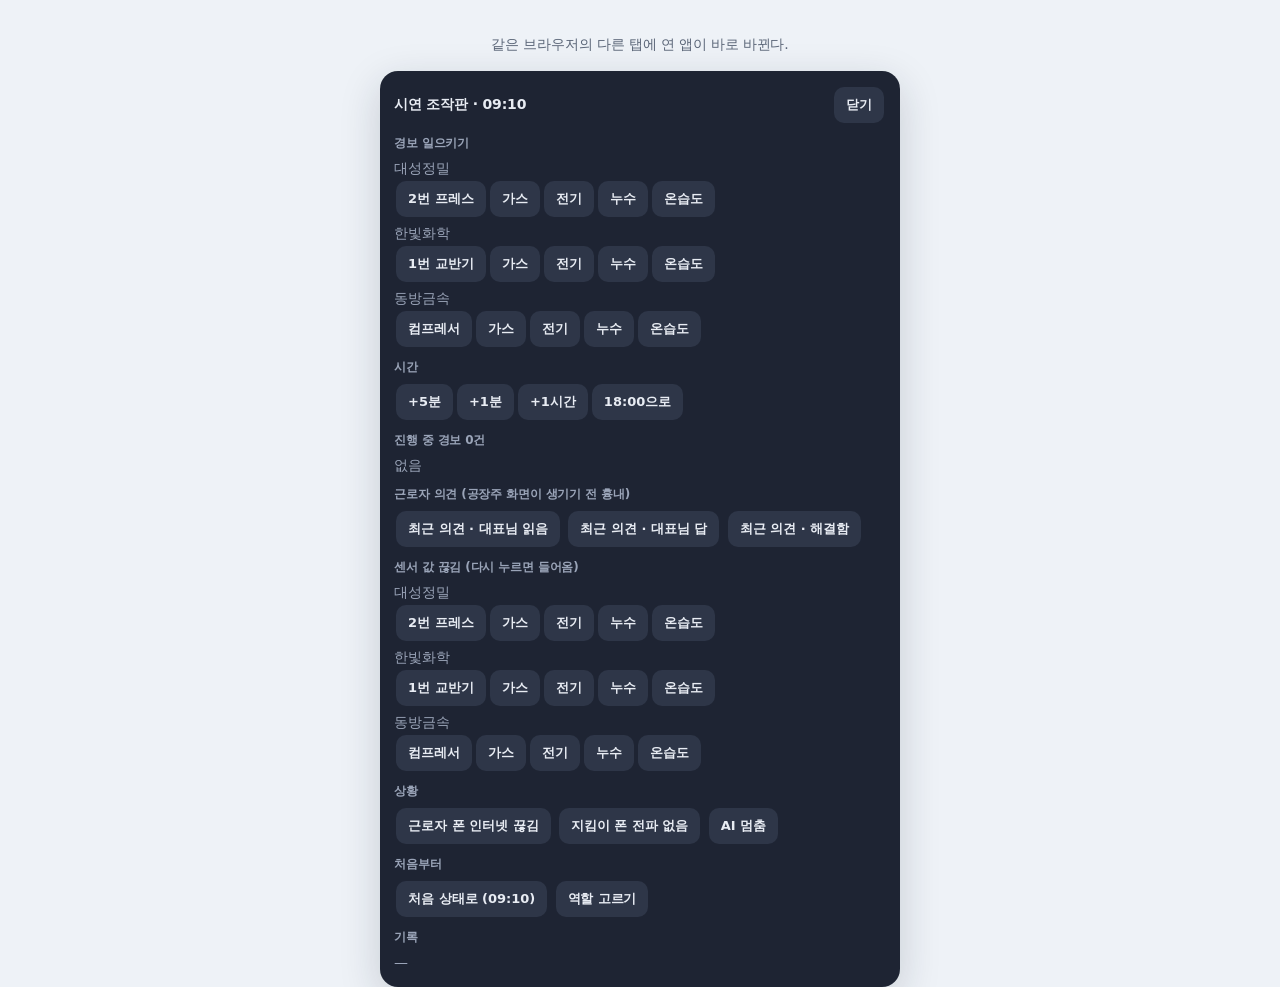
==== 시제품/control.html @ 82d5eaf2 "chore: UI/UX 연구 기록과 시제품을 올린다 Co-Authored-By: Claude Opus 5 (1M context) <noreply@anthropic.com>" ====
<!doctype html>
<html lang="ko">
<head>
<meta charset="utf-8">
<meta name="viewport" content="width=device-width,initial-scale=1">
<title>시연 조작판</title>
<link rel="icon" href="icon.svg">
<link rel="stylesheet" href="common.css">
<style>.ctl{position:static;width:auto;max-width:520px;max-height:none;margin:16px auto}</style>
</head>
<body>
<div class="small center" style="padding-top:10px">같은 브라우저의 다른 탭에 연 앱이 바로 바뀐다.</div>
<script src="seed.js"></script>
<script src="common.js"></script>
<script>
DB.ready.then(() => toggleCtl(true));
// 닫기 버튼 대신 역할 고르기로
document.addEventListener('click', (e) => { if (e.target.closest('[data-c="close"]')) setTimeout(() => location.href = 'index.html', 0); }, true);
</script>
</body>
</html>
---- 시제품/common.css ----
/* 시제품 공통 스타일 (2026-09-17 디자인 입힘)
   색 규칙 — 평소 화면은 차분하게, 색은 뜻이 있을 때만 쓴다 (원칙 ② ISA-101):
   파랑 = 누르는 것·고른 것 · 빨강 = 경보 · 초록 = 정상·끝남 · 주황 = 주의(끊김·지켜보는 중·되돌아옴) · 보라 = AI가 낸 것
   색만으로 구분하지 않는다 — 글자·아이콘·✓를 함께 둔다 (원칙 ④ KWCAG). 누를 곳은 44px 이상. */
:root{
  --bg:#eef2f7; --surface:#fff; --ink:#172033; --mid:#5a6577; --soft:#8a94a6; --line:#e3e8ef; --line2:#cfd7e3;
  --brand:#2458d6; --brand-d:#1b45ac; --brand-l:#eaf0fd;
  --red:#d92d20; --red-d:#b42318; --red-l:#fef1f0;
  --green:#12875a; --green-l:#e8f6ef;
  --amber:#b85c00; --amber-l:#fff4e5; --amber-b:#f5b25b;
  --violet:#6e44d8; --violet-l:#f2eefd;
  --r:16px; --r-s:12px;
  --sh:0 1px 2px rgba(23,32,51,.06),0 4px 14px rgba(23,32,51,.06);
  --sh-l:0 12px 40px rgba(23,32,51,.18);
}
*{box-sizing:border-box;-webkit-tap-highlight-color:transparent}
html,body{margin:0;height:100%}
/* 아이폰 홈 화면 앱에서 위·아래 끝을 넘겨 당겨도 화면이 끌려오지 않게 (2026-09-18) */
html,body{overscroll-behavior:none}
/* 문서를 못 움직이게 묶고 스크롤은 body 안에서 — 홈 화면 앱(standalone)일 때만.
   브라우저에서는 문서가 그대로 스크롤되어야 캡처 도구가 화면 전체를 찍는다. */
@media (display-mode:standalone){html{overflow:hidden}body{overflow-y:auto;-webkit-overflow-scrolling:touch}}
html[data-standalone]{overflow:hidden}
html[data-standalone] body{overflow-y:auto;-webkit-overflow-scrolling:touch}
/* 팝업·시트가 떠 있는 동안 뒷화면은 스크롤되지 않는다 (2026-09-18) — 문서가 스크롤될 때도, body가 스크롤될 때도 */
html:has(.ov),body:has(.ov){overflow:hidden}
body{touch-action:manipulation}
body{background:var(--bg);color:var(--ink);font-family:"Pretendard","Apple SD Gothic Neo","Noto Sans KR",system-ui,sans-serif;font-size:16px;letter-spacing:-.01em;-webkit-font-smoothing:antialiased}
button{font:inherit;color:inherit}
a{color:inherit;text-decoration:none}

/* 앱 틀 — 휴대폰에서는 화면 전체, PC에서는 가운데 폭 420 */
.app{max-width:420px;margin:0 auto;min-height:100dvh;background:#f7f9fc;display:flex;flex-direction:column;position:relative}
@media (min-width:500px){body{padding:24px 0}.app{min-height:calc(100dvh - 48px);border-radius:28px;box-shadow:var(--sh-l);overflow:hidden}}
.sbar{height:30px;flex:none;font-size:12px;font-weight:700;color:var(--mid);display:flex;justify-content:space-between;align-items:center;padding:0 18px;user-select:none}
.scr{flex:1;display:flex;flex-direction:column;min-height:0}
.bd{flex:1;padding:8px 16px 18px;display:flex;flex-direction:column;gap:12px}
.ft{position:sticky;bottom:0;padding:12px 16px 18px;background:linear-gradient(to top,#f7f9fc 75%,rgba(247,249,252,0));display:flex;flex-direction:column;gap:8px}

/* 글자 */
.big{font-size:26px;font-weight:800;line-height:1.28;letter-spacing:-.02em}
.mid{font-size:17px;font-weight:700}
.small{font-size:14px;color:var(--mid);line-height:1.5}
.ink{color:var(--ink)}
.lbl{font-size:13px;color:var(--soft);font-weight:700}
.center{text-align:center}
.hyp{display:inline-block;border:1px dashed var(--soft);color:var(--mid);border-radius:6px;padding:0 5px;font-size:11px;font-weight:700;margin-left:4px;vertical-align:2px}
.cnt{display:inline-block;white-space:nowrap;background:var(--brand);color:#fff;border-radius:999px;padding:1px 8px;font-size:12px;font-weight:800;margin-left:6px;vertical-align:2px}
.proto{font-size:12px;color:var(--soft);text-align:center;padding:8px}

/* 버튼 */
.btn{display:flex;align-items:center;justify-content:center;gap:6px;width:100%;min-height:56px;border:none;border-radius:var(--r);padding:8px 12px;text-align:center;font-weight:800;font-size:18px;background:var(--brand);color:#fff;cursor:pointer;box-shadow:0 2px 6px rgba(36,88,214,.25);transition:transform .08s,background .15s}
.btn:active{transform:scale(.98);background:var(--brand-d)}
.btn.ghost{background:var(--surface);color:var(--ink);font-size:16px;min-height:50px;box-shadow:inset 0 0 0 1.5px var(--line2)}
.btn.sm{min-height:44px;font-size:15px;border-radius:var(--r-s)}
.btn.red{background:var(--red);box-shadow:0 4px 14px rgba(217,45,32,.3)}
.btn.danger{color:var(--red-d);box-shadow:inset 0 0 0 1.5px #f3b6b0}
.btn[disabled]{opacity:.4;box-shadow:none}
.row{display:flex;gap:8px;align-items:center}
.row>.btn{flex:1}
.btn.cxl{flex:0 0 96px}
.link{background:none;border:none;padding:0 4px;min-height:44px;display:inline-flex;align-items:center;font-weight:700;cursor:pointer;text-align:left;color:var(--brand)}

/* 머리글 */
.head{display:flex;align-items:center;gap:6px;min-height:44px}
.back{background:none;border:none;font-size:20px;font-weight:800;min-height:44px;padding:0 8px 0 0;display:inline-flex;align-items:center;gap:6px;cursor:pointer;letter-spacing:-.02em}
.head .end{margin-left:auto}
.head .small{font-weight:600}

/* 경보 — 빨강은 여기에만 */
.alarm{border-radius:var(--r);padding:16px;display:flex;align-items:center;gap:12px;background:var(--red);color:#fff;box-shadow:0 6px 20px rgba(217,45,32,.3)}
.alarm .icon{font-size:28px;line-height:1;width:52px;height:52px;border-radius:50%;background:rgba(255,255,255,.18);display:grid;place-items:center;flex:none}
.alarm .small{color:rgba(255,255,255,.9)}
.alarm.watch{background:var(--amber-l);color:var(--ink);box-shadow:inset 0 0 0 1.5px var(--amber-b)}
.alarm.watch .small{color:var(--mid)}
.alarm.watch .icon{background:#fff;color:var(--amber)}
.scr:has(.alarm:not(.watch)) .ft .btn:not(.ghost){background:var(--red);box-shadow:0 4px 14px rgba(217,45,32,.35)}
.scr:has(.alarm:not(.watch)) .ft .btn:not(.ghost):active{background:var(--red-d)}
.lang{margin-left:auto;border:none;border-radius:999px;padding:0 14px;min-height:44px;display:inline-flex;align-items:center;font-size:14px;font-weight:700;white-space:nowrap;background:rgba(255,255,255,.94);color:var(--ink)}
.range{position:relative;height:14px;background:#e9edf2;border-radius:999px;margin:10px 0 4px}
.range .ok{position:absolute;left:10%;width:40%;top:0;bottom:0;background:#bfe3d0;border-radius:999px}
.range .now{position:absolute;top:-6px;bottom:-6px;width:6px;border-radius:3px;background:var(--red);box-shadow:0 0 0 3px #fff}
.range-l{display:flex;justify-content:space-between;font-size:12px;color:var(--mid)}
.states{display:grid;grid-template-columns:1fr 1fr;gap:8px;margin-top:6px}
.st{border-radius:var(--r-s);padding:14px 4px;text-align:center;font-size:16px;font-weight:700;color:var(--soft);background:var(--surface);box-shadow:inset 0 0 0 1.5px var(--line)}
.st.on{background:var(--red);color:#fff;box-shadow:none}
.donemark{border-radius:50%;width:84px;height:84px;display:grid;place-items:center;font-size:40px;margin:32px auto 8px;background:var(--green-l);color:var(--green);box-shadow:0 0 0 10px rgba(18,135,90,.07)}
.donemark[style*="dashed"]{background:var(--amber-l);color:var(--amber);border:2px dashed var(--amber-b) !important;box-shadow:none}
.undo{background:var(--surface);border-radius:var(--r);padding:14px;display:flex;flex-direction:column;gap:10px;box-shadow:var(--sh)}
.undo .sec{font-size:36px;font-weight:800;line-height:1;color:var(--brand)}
.bar5{height:8px;border-radius:999px;overflow:hidden;background:var(--brand-l)}
.bar5 i{display:block;height:100%;background:var(--brand);border-radius:999px;transition:width .2s linear}

/* 카드·목록 */
.stat{background:var(--surface);border-radius:20px;padding:18px;display:flex;align-items:center;gap:14px;box-shadow:var(--sh)}
.stat .ck{flex:none;width:56px;height:56px;border-radius:50%;display:grid;place-items:center;font-size:28px;background:var(--green-l);color:var(--green)}
.stat.alert{background:var(--red-l);box-shadow:inset 0 0 0 2px #f6c3be}
.stat.alert .ck{background:var(--red);color:#fff}
.stat.alert .big{color:var(--red-d)}
.warnbar{background:var(--amber-l);border-radius:var(--r);padding:14px;display:flex;gap:12px;align-items:flex-start;box-shadow:inset 0 0 0 1.5px var(--amber-b)}
.warnbar .ic{font-size:22px;line-height:1}
.bell{background:var(--green-l);color:var(--green);border-radius:999px;padding:10px 14px;display:flex;align-items:center;gap:8px;font-size:14px;font-weight:700;align-self:flex-start}
.tiles{display:grid;grid-template-columns:1fr 1fr;gap:12px}
.tile{border:none;border-radius:20px;min-height:112px;padding:16px;display:flex;flex-direction:column;justify-content:space-between;background:var(--surface);text-align:left;cursor:pointer;box-shadow:var(--sh);transition:transform .08s}
.tile:active{transform:scale(.97)}
.tile .ic{font-size:22px;line-height:1;width:44px;height:44px;border-radius:14px;background:var(--brand-l);display:grid;place-items:center}
.tile b{font-size:17px;line-height:1.3}
.q{border:none;border-radius:var(--r);padding:14px 16px;background:var(--surface);text-align:left;display:block;width:100%;box-shadow:var(--sh)}
button.q{cursor:pointer;min-height:48px}
.q.now{box-shadow:inset 0 0 0 2px var(--brand),var(--sh)}
.q.alarmcard{background:var(--red-l);box-shadow:inset 0 0 0 2px var(--red)}
.q.alarmcard .mid{color:var(--red-d)}
.q.past{background:#eef1f5;box-shadow:none;color:var(--mid)}
.q .t{font-size:16px;font-weight:700;line-height:1.4}
.q .rowx{display:flex;justify-content:space-between;align-items:baseline;gap:8px}
.add{border:1.5px dashed var(--line2);border-radius:var(--r);min-height:50px;display:flex;align-items:center;justify-content:center;font-size:15px;font-weight:700;color:var(--brand);background:transparent;width:100%;cursor:pointer}
.quiet{color:var(--mid);font-size:14px;line-height:1.6;border-top:1px solid var(--line);padding-top:12px;margin-top:auto}

/* 누름표 */
.seg{display:flex;gap:8px;flex-wrap:wrap}
.seg button{flex:1;min-height:48px;border:none;border-radius:var(--r-s);padding:0 12px;font-size:15px;font-weight:700;color:var(--mid);background:var(--surface);white-space:nowrap;cursor:pointer;box-shadow:inset 0 0 0 1.5px var(--line2)}
.seg button.on{background:var(--brand);color:#fff;box-shadow:none}
.seg button.on::before{content:"✓";margin-right:5px}
.pick{display:block;width:100%;min-height:48px;border:none;border-radius:999px;padding:0 16px;font-size:15px;font-weight:700;background:var(--surface);cursor:pointer;box-shadow:inset 0 0 0 1.5px var(--line2)}
.pick.on{background:var(--brand);color:#fff;box-shadow:none}
.pick.on::before{content:"✓";margin-right:5px}
.input{width:100%;border:1.5px solid var(--line2);border-radius:var(--r-s);padding:12px 14px;font:inherit;font-size:16px;background:#fff;outline:none}
.input:focus{border-color:var(--brand);box-shadow:0 0 0 4px var(--brand-l)}
textarea.input{min-height:96px;resize:vertical;line-height:1.5}

/* 점검 항목 — AI가 낸 것은 보라 */
.ai{border-radius:var(--r-s);padding:10px 12px;font-size:14px;font-weight:700;background:var(--brand-l);color:var(--brand-d)}
.grp{font-size:13px;font-weight:800;color:var(--mid);margin-top:8px;display:flex;flex-wrap:wrap;gap:6px;align-items:center}
.must{background:#e9edf2;color:var(--mid);border-radius:999px;padding:2px 8px;font-size:12px}
.item{border:none;border-radius:var(--r);padding:12px;display:flex;gap:12px;align-items:flex-start;background:var(--surface);width:100%;text-align:left;box-shadow:var(--sh)}
.item:has(.chk){background:var(--violet-l);box-shadow:none}
.item.sel{box-shadow:inset 0 0 0 2px var(--violet)}
.item .t{font-size:16px;font-weight:700;line-height:1.4}
.item .why{font-size:13px;color:var(--mid);margin-top:4px}
.item .link{color:var(--violet)}
.chk{flex:none;width:44px;height:44px;border:2px solid #c5b5f1;border-radius:12px;display:grid;place-items:center;font-weight:900;font-size:20px;background:#fff;color:#fff;cursor:pointer}
.item.sel .chk{background:var(--violet);border-color:var(--violet)}
.bul{flex:none;width:24px;height:24px;margin-top:1px;border-radius:50%;background:var(--brand-l);display:grid;place-items:center;font-size:12px;font-weight:900;color:var(--brand)}
.photo{background:linear-gradient(135deg,#dfe5ee,#c9d2df);border-radius:var(--r);height:170px;display:grid;place-items:center;color:var(--mid);font-size:14px;position:relative;overflow:hidden}
.photo .box{position:absolute;border:2.5px solid var(--violet);border-radius:8px;font-size:12px;font-weight:800;padding:2px 6px;background:rgba(110,68,216,.12);color:var(--violet)}
.thumbs{display:flex;gap:10px;flex-wrap:wrap}
.thumb{width:78px;height:62px;background:linear-gradient(135deg,#dfe5ee,#c9d2df);border:none;border-radius:var(--r-s);display:grid;place-items:center;font-size:12px;color:var(--mid);flex:none}
button.thumb{background:var(--surface) !important;border:2px dashed var(--line2) !important;color:var(--brand);cursor:pointer}
.case{background:var(--surface);border-radius:var(--r-s);padding:12px;font-size:14px;line-height:1.5;box-shadow:inset 0 0 0 1.5px var(--line)}
.ans{font-weight:800;white-space:nowrap}
.prog{height:8px;border-radius:999px;overflow:hidden;background:var(--brand-l)}
.prog i{display:block;height:100%;background:var(--brand);border-radius:999px}
.task{background:var(--surface);border-radius:var(--r);padding:14px 16px;display:flex;flex-direction:column;gap:6px;box-shadow:var(--sh)}
.task.re{box-shadow:inset 4px 0 0 var(--amber),var(--sh)}
.task .nm{display:flex;justify-content:space-between;align-items:baseline}
.task .nm b{font-size:18px}
.task .ans{color:var(--brand)}
.task .q{box-shadow:none;background:transparent}

/* 덮는 창 */
.ov{position:fixed;inset:0;background:rgba(15,23,42,.45);z-index:20;animation:fade .15s}
.sheet{position:fixed;left:50%;transform:translateX(-50%);bottom:0;width:min(420px,100%);max-height:88dvh;overflow:auto;background:#fff;border-radius:24px 24px 0 0;z-index:21;padding:8px 16px 20px;display:flex;flex-direction:column;gap:12px;box-shadow:var(--sh-l);animation:up .2s ease-out}
.grip{width:44px;height:5px;background:var(--line2);border-radius:3px;margin:4px auto}
.dlg{position:fixed;left:50%;top:50%;transform:translate(-50%,-50%);width:min(380px,calc(100% - 32px));background:#fff;border-radius:24px;padding:20px;z-index:21;display:flex;flex-direction:column;gap:12px;box-shadow:var(--sh-l)}
.toast{position:fixed;left:50%;bottom:100px;transform:translateX(-50%);width:max-content;max-width:calc(100% - 40px);text-align:center;background:var(--ink);color:#fff;border-radius:999px;padding:12px 18px;font-size:14px;font-weight:600;z-index:40;max-width:90%;box-shadow:var(--sh-l);animation:fade .2s}
@keyframes up{from{transform:translate(-50%,40px);opacity:.4}to{transform:translate(-50%,0);opacity:1}}
@keyframes fade{from{opacity:0}to{opacity:1}}

/* 시연 조작판 (진행자용) */
.ctl{position:fixed;right:10px;top:40px;width:min(340px,calc(100% - 20px));max-height:80dvh;overflow:auto;background:#1e2433;color:#e8ecf3;border-radius:18px;padding:14px;z-index:50;font-size:14px;box-shadow:var(--sh-l)}
.ctl h3{margin:10px 0 6px;font-size:12px;color:#9aa4b8}
.ctl .cb{display:inline-flex;align-items:center;min-height:36px;margin:2px;padding:0 12px;border:none;border-radius:10px;background:#2e3648;color:#e8ecf3;font-size:13px;font-weight:600;cursor:pointer}
.ctl .cb.on{background:#f5b25b;color:#1e2433}
.ctl .al{border-top:1px solid #333c50;padding:8px 0}
.ctl .small{color:#9aa4b8}

/* 근로자 앱 — 처음 설치 · 공지 · 의견 · 내 정보 */
.applogo{width:84px;height:84px;margin:0 auto 14px;border-radius:26px;background:linear-gradient(135deg,#d92d20,#f0643c);color:#fff;display:grid;place-items:center;font-size:40px;box-shadow:0 10px 26px rgba(217,45,32,.3)}
.langs{display:flex;flex-direction:column;gap:10px}
.langs .pick{min-height:56px;font-size:18px}
.pick.left{text-align:left}
.aitag{display:flex;align-items:center;justify-content:space-between;gap:8px;flex-wrap:wrap;background:var(--violet-l);color:var(--violet);border-radius:12px;padding:6px 12px;font-size:13px;font-weight:700}
.aitag .link{color:var(--violet);min-height:36px}
.steps{display:flex;gap:4px;margin-top:10px}
.steps span{flex:1;text-align:center;font-size:11px;font-weight:700;color:var(--soft);border-top:4px solid var(--line);padding-top:4px}
.steps span.on{color:var(--brand);border-color:var(--brand)}
.reply{margin-top:10px;background:var(--brand-l);border-radius:12px;padding:10px 12px;font-size:15px;line-height:1.5}
.help{display:flex;flex-direction:column;gap:8px}
.hrow{display:flex;align-items:center;gap:12px;background:var(--surface);border-radius:var(--r);padding:12px 14px;box-shadow:var(--sh);min-height:56px}
.hic{flex:none;width:40px;height:40px;border-radius:12px;background:var(--green-l);display:grid;place-items:center;font-size:20px}
.bell.off{background:var(--red-l);color:var(--red-d)}
.warnbar.danger{background:var(--red-l);box-shadow:inset 0 0 0 1.5px #f6c3be}

/* ===== 앱을 공장주·운영자 웹과 같은 모양으로 (2026-09-17) =====
   흰 바탕 · 머리 줄은 얇은 남색 띠 · 카드는 얇은 테두리 + 옅은 그림자 · 보조 버튼은 파란 글씨 테두리.
   경보의 빨강과 큰 버튼은 그대로 둔다 (현장에서 장갑 낀 손으로 누르는 화면). .app 안에만 적용 — 웹은 web.html이 따로 정한다. */
.app{--ring:#e6ebf3;--navy:#16284d;background:#fff}
@media (min-width:500px){.app{box-shadow:0 12px 40px rgba(23,32,51,.14);border:1px solid var(--ring)}}
.app .sbar{background:#fff;border-bottom:1px solid var(--ring)}
.app .bd{padding-top:0}
.app .ft{background:linear-gradient(to top,#fff 75%,rgba(255,255,255,0))}

/* 머리 줄 → 남색 띠 (웹의 위치 띠) */
.app .head{margin:0 -16px 6px;padding:0 12px 0 16px;min-height:52px;background:linear-gradient(90deg,#16284d,#1f3a73);color:#fff}
.app .head .back{color:#fff;font-size:18px}
.app .head .small,.app .head .end,.app .head .link{color:#dbe4f7}
.app .head .link{font-weight:700}
.app .head .big{color:#fff;font-size:22px}
.app .head .mid{color:#fff}
.app .sheet .head,.app .dlg .head{margin:0;background:none;color:inherit}

/* 카드 */
.app .stat,.app .q,.app .task,.app .item,.app .tile,.app .undo,.app .hrow,.app .case{border:1px solid var(--ring);box-shadow:0 2px 10px rgba(23,32,51,.05)}
.app .stat{border-radius:18px}
.app .q,.app .task,.app .item{border-radius:14px}
.app .q.now{border-color:var(--brand);box-shadow:inset 0 0 0 1px var(--brand),0 2px 10px rgba(23,32,51,.05)}
.app .q.past{background:#f5f7fb;border-color:#eef1f6;box-shadow:none}
.app .q.alarmcard{border-color:#f3b6b0;box-shadow:none}
.app .task.re{box-shadow:inset 4px 0 0 var(--amber),0 2px 10px rgba(23,32,51,.05)}
.app .task .q{border:none;box-shadow:none}
.app .item:has(.chk){border-color:#ddd2f7;box-shadow:none}
.app .item.sel{border-color:var(--violet);box-shadow:inset 0 0 0 1px var(--violet)}
.app .stat.alert{border-color:#f3b6b0;box-shadow:none}
.app .tile{border-radius:18px}
.app .tile .ic{background:var(--brand-l)}
.app .tile b{font-weight:800}
.app .warnbar{box-shadow:none;border:1px solid var(--amber-b)}
.app .warnbar.danger{border-color:#f3b6b0}

/* 제목 줄 — 웹 숫자 칸의 밑줄 제목처럼 */
.app .lbl{font-size:14px;color:var(--ink);font-weight:800;padding-bottom:6px;border-bottom:1px solid var(--line);margin-top:4px}
.app .stat .lbl,.app .q .lbl,.app .sheet .lbl,.app .dlg .lbl,.app .undo .lbl{border:none;padding:0;margin:0;color:var(--soft);font-size:13px}
.app .lbl.center{border:none}

/* 보조 버튼 → 파란 글씨 테두리 (웹의 "자세히보기") */
.app .btn.ghost{background:#fff;color:var(--brand);box-shadow:none;border:1px solid var(--line2);border-radius:12px}
.app .btn.ghost:active{background:var(--brand-l)}
.app .btn.ghost.danger{color:var(--red-d);border-color:#f3b6b0}
.app .add{color:var(--brand);border-color:var(--line2);border-radius:14px}
.app .seg button,.app .pick{box-shadow:none;border:1px solid var(--line2)}
.app .seg button.on,.app .pick.on{border-color:var(--brand)}

/* 앱 표지 — 웹과 같은 방패 표시 */
.app .applogo{background:url("data:image/svg+xml,%3Csvg xmlns='http://www.w3.org/2000/svg' viewBox='0 0 24 24' fill='none' stroke='white' stroke-width='2' stroke-linejoin='round'%3E%3Cpath d='M12 3 4 6v6c0 4.5 3.4 8.3 8 9 4.6-.7 8-4.5 8-9V6z'/%3E%3Cpath d='M12 8.5v4' stroke-linecap='round'/%3E%3Ccircle cx='12' cy='15.6' r='.6' fill='white'/%3E%3C/svg%3E") center/46px no-repeat,linear-gradient(135deg,#2458d6,#4f7cf0);color:transparent;box-shadow:0 10px 26px rgba(36,88,214,.28)}
.app .bd > :first-child:not(.head):not(.appbar):not(.apptop){margin-top:14px}
.app .head.alarmhead{background:var(--red)}

/* ===== 상단 — 휴대폰 상단바 흉내 · 앱 머리글 · 위치 띠 · 제목 (2026-09-17) ===== */
.app .sbar{height:40px;padding:0 24px 0 28px;font-size:15px;font-weight:700;color:#111;border:none;background:#fff;position:relative}
.app .sbar .clock{letter-spacing:-.01em;min-width:44px}
.app .sbar .island{position:absolute;left:50%;top:8px;transform:translateX(-50%);width:92px;height:24px;border-radius:14px;background:#111}
.app .sbar .icons{display:flex;align-items:center;gap:5px;fill:#111;color:#111}
@media (max-width:499px){.app .sbar{display:none}}
.appbar{display:flex;align-items:center;gap:10px;margin:0 -16px;padding:8px 12px 8px 16px;min-height:60px;background:#fff;border-bottom:1px solid var(--ring,#e6ebf3)}
.appbar .mark{flex:none;width:36px;height:36px;border-radius:10px;cursor:pointer;background:url("data:image/svg+xml,%3Csvg xmlns='http://www.w3.org/2000/svg' viewBox='0 0 24 24' fill='none' stroke='white' stroke-width='2.2' stroke-linejoin='round'%3E%3Cpath d='M12 3 4 6v6c0 4.5 3.4 8.3 8 9 4.6-.7 8-4.5 8-9V6z'/%3E%3Cpath d='m8.5 12 2.5 2.5 4.5-5' stroke-linecap='round'/%3E%3C/svg%3E") center/20px no-repeat,linear-gradient(135deg,#2458d6,#4f7cf0)}
.appbar .ttl{min-width:0}
.appbar b{display:block;font-size:17px;font-weight:800;letter-spacing:-.03em;line-height:1.2;white-space:nowrap;overflow:hidden;text-overflow:ellipsis}
.appbar small{display:block;font-size:11px;color:var(--soft)}
.appbar .ar{margin-left:auto;flex:none}
.appbar .me{background:none;border:none;min-height:44px;padding:0 4px;font-size:14px;font-weight:700;color:var(--mid);cursor:pointer}
.app .head{min-height:46px;padding:0 12px 0 4px;gap:2px;font-size:15px;font-weight:700;margin-bottom:2px}
.app .head .back{min-width:44px;justify-content:center;padding:0;font-size:20px}
.app .head .hm{background:none;border:none;color:#fff;min-width:40px;min-height:44px;font-size:19px;cursor:pointer;padding:0}
.app .head .back + .hm{min-width:32px}
.app .head .crumb{color:#fff;white-space:nowrap;overflow:hidden;text-overflow:ellipsis}
.app .head .crumb::before{content:"›";margin:0 10px 0 2px;opacity:.6}
.app .head .end{padding-left:8px;white-space:nowrap}
.pintro h1{margin:12px 0 0;font-size:26px;font-weight:800;letter-spacing:-.04em;line-height:1.25;padding-bottom:12px;border-bottom:1px solid var(--line)}
.pintro p{margin:10px 0 2px;font-size:15px;color:#444;line-height:1.55}

/* 숫자 칸 (웹과 같은 모양) */
.app .kcard{background:#fff;border:1px solid var(--ring);border-radius:18px;padding:18px 20px;box-shadow:0 2px 10px rgba(23,32,51,.05);display:flex;flex-direction:column;gap:10px}
.app .kt{font-size:17px;font-weight:800;padding-bottom:10px;border-bottom:1px solid var(--line)}
.app .kbody{display:flex;align-items:center;justify-content:space-between;gap:12px;padding:4px 0 10px;border-bottom:1px solid var(--line)}
.app .kv{font-size:44px;font-weight:800;letter-spacing:-.04em;line-height:1}
.app .kv small{font-size:22px;margin-left:2px}
.app .kside{display:flex;flex-direction:column;align-items:flex-end;gap:6px}
.app .kside div{display:flex;align-items:baseline;gap:8px;font-size:15px;font-weight:700}
.app .kside em{font-style:normal;color:var(--brand);font-size:18px;font-weight:800}
.app .more{display:flex;align-items:center;justify-content:center;min-height:44px;border:1px solid var(--line2);border-radius:12px;background:#fff;color:var(--brand);font-size:15px;font-weight:700;cursor:pointer;width:100%}

/* 앱 머리글과 위치 띠를 한 덩어리로 — 사이 틈 없이, 스크롤해도 위에 붙어 있게 */
.apptop{margin:0 -16px 4px;position:sticky;top:0;z-index:5;background:#fff}
.apptop .appbar,.apptop .head{margin:0}
.app .apptop .head{margin:0}

/* ===== 앱 표정 (2026-09-17) — 선 아이콘 · 오늘 정보 · 센서 감시 줄 · 최근 소식 · 안전 표지 무늬 · 움직임 ===== */
svg.i{flex:none;vertical-align:-.18em}
.app{--navy:#16284d;--safety:#f2b707}
.app .tile .ic{color:var(--navy);background:#eef2fb;width:46px;height:46px;border-radius:14px}
.app .stat .ck{background:var(--green-l);color:var(--green)}
.app .donemark{font-size:0}
.app .warnbar .ic{color:var(--amber);display:flex}
.app .warnbar.danger .ic{color:var(--red-d)}
.app .hic{color:var(--green)}
.app .head .back,.app .head .hm{display:inline-flex;align-items:center;justify-content:center}
.app .lang{gap:6px}

/* 머리 띠 아래 안전 표지 줄무늬 — 서비스의 얼굴 */
.app .apptop .head{position:relative}
.app .apptop .head::after{content:"";position:absolute;left:0;right:0;bottom:-3px;height:3px;background:repeating-linear-gradient(-45deg,var(--safety) 0 7px,var(--navy) 7px 14px);z-index:1}
.app .appbar{padding-top:11px}

/* 오늘 정보 */
.today{display:flex;align-items:flex-end;justify-content:space-between;gap:10px;margin-top:14px}
.today b{display:block;font-size:22px;font-weight:800;letter-spacing:-.04em;color:var(--navy)}
.today span{font-size:13px;color:var(--mid);font-weight:600}
.live{display:inline-flex;align-items:center;gap:6px;flex:none;background:var(--green-l);color:var(--green);border-radius:999px;padding:6px 11px;font-size:12px;font-weight:700;white-space:nowrap}
.live i{width:7px;height:7px;border-radius:50%;background:var(--green);box-shadow:0 0 0 0 rgba(18,135,90,.5);animation:ping 2s infinite}
.live.off{background:#eef1f5;color:var(--mid)}
.live.off i{background:var(--soft);animation:none}
@keyframes ping{0%{box-shadow:0 0 0 0 rgba(18,135,90,.45)}70%{box-shadow:0 0 0 7px rgba(18,135,90,0)}100%{box-shadow:0 0 0 0 rgba(18,135,90,0)}}

/* 큰 상태 칸 */
.hero{display:flex;align-items:center;gap:14px;border-radius:20px;padding:18px;background:linear-gradient(135deg,#eaf6f0,#f6fbf8);border:1px solid #cfe9dc}
.hero .hk{flex:none;width:54px;height:54px;border-radius:16px;display:grid;place-items:center;background:#fff;color:var(--green);box-shadow:0 2px 8px rgba(18,135,90,.15)}
.hero .ht{font-size:23px;font-weight:800;letter-spacing:-.03em;line-height:1.25}
.hero .hs{font-size:14px;color:var(--mid);margin-top:2px}
.hero.bad{background:linear-gradient(135deg,#fdecea,#fff6f5);border-color:#f3b6b0}
.hero.bad .hk{background:var(--red);color:#fff;box-shadow:0 4px 12px rgba(217,45,32,.3)}
.hero.bad .ht{color:var(--red-d)}
.hero.off{background:#f5f7fb;border-color:#e6ebf3;opacity:.75}
.hero.off .hk{color:var(--mid);box-shadow:none}

/* 구역 제목 */
.sect{display:flex;flex-direction:column;gap:8px;margin-top:4px}
.sect h2{margin:0;font-size:15px;font-weight:800;color:var(--navy);display:flex;align-items:center;gap:8px}
.sect h2::before{content:"";width:4px;height:15px;border-radius:2px;background:var(--brand)}
.note{margin:0;font-size:12.5px;color:var(--soft);line-height:1.5}

/* 센서 감시 줄 */
.mon{display:grid;grid-template-columns:repeat(5,1fr);gap:6px}
.ms{display:flex;flex-direction:column;align-items:center;gap:5px;padding:11px 2px 9px;border-radius:14px;background:#fff;border:1px solid #e6ebf3;color:var(--navy);text-align:center}
.ms b{font-size:12px;font-weight:800;line-height:1.2;color:var(--ink);word-break:keep-all}
.ms span{display:flex;align-items:center;gap:4px;font-size:11px;font-weight:700;color:var(--green)}
.ms span i{width:6px;height:6px;border-radius:50%;background:currentColor}
.ms.abn{background:var(--red-l);border-color:#f3b6b0;color:var(--red-d)}
.ms.abn span{color:var(--red-d)}
.ms.abn span i{animation:blink 1s infinite}
.ms.acked{background:var(--amber-l);border-color:var(--amber-b);color:var(--amber)}
.ms.acked span{color:var(--amber)}
@keyframes blink{50%{opacity:.2}}

/* 최근 소식 */
.frow{display:flex;align-items:center;gap:12px;width:100%;text-align:left;background:#fff;border:none;border-bottom:1px solid #eef1f6;padding:11px 2px;cursor:pointer;min-height:56px}
.frow:last-child{border-bottom:none}
.frow .fic{flex:none;width:38px;height:38px;border-radius:12px;background:#eef2fb;color:var(--navy);display:grid;place-items:center}
.frow .ftx{flex:1;min-width:0}
.frow .ftx b{display:block;font-size:15px;font-weight:700;white-space:nowrap;overflow:hidden;text-overflow:ellipsis}
.frow .ftx small{display:block;font-size:13px;color:var(--mid);white-space:nowrap;overflow:hidden;text-overflow:ellipsis}
.frow .fd{flex:none;font-size:12px;color:var(--soft);font-weight:600}
.frow:active{background:#f5f7fb}

/* 움직임 — 화면이 바뀔 때만 살짝 올라오며 나타남, 누르면 눌림 */
.scr.enter .bd > *:not(.apptop){animation:rise .22s ease-out both}
.scr.enter .bd > *:nth-child(3){animation-delay:.03s}
.scr.enter .bd > *:nth-child(4){animation-delay:.06s}
.scr.enter .bd > *:nth-child(5){animation-delay:.09s}
.scr.enter .bd > *:nth-child(n+6){animation-delay:.12s}
@keyframes rise{from{opacity:0;transform:translateY(8px)}to{opacity:1;transform:none}}
.app .q,.app .tile,.app .btn,.app .frow,.app .hrow,.app .pick,.app .seg button{transition:transform .08s,background .15s}
.app button.q:active,.app .tile:active,.app .hrow:active{transform:scale(.98)}
.app .alarm:not(.watch) .icon{animation:ring 1.4s ease-out infinite}
@keyframes ring{0%{box-shadow:0 0 0 0 rgba(255,255,255,.55)}80%{box-shadow:0 0 0 12px rgba(255,255,255,0)}100%{box-shadow:0 0 0 0 rgba(255,255,255,0)}}
@media (prefers-reduced-motion:reduce){.scr.enter .bd > *,.live i,.ms.abn span i,.app .alarm .icon{animation:none !important}}

.today{flex-wrap:wrap}
.today > div{flex:1 1 170px;min-width:0}

.ms.repair{background:#f1f3f7;border-color:#e2e6ee;color:var(--mid)}
.ms.repair span{color:var(--mid)}
.ms.unknown{background:#fff;border:1.5px dashed var(--amber-b);color:var(--amber)}
.ms.unknown span{color:var(--amber)}
.hero.part{background:linear-gradient(135deg,#fff4e5,#fffaf2);border-color:var(--amber-b)}
.hero.part .hk{color:var(--amber)}
.note.warn2{color:var(--amber);font-weight:600;display:flex;gap:6px;align-items:flex-start}

/* ===== 지킴이 점검 목록 — 한 장에서 줄마다 바로 답한다 (2026-09-18 사용자 결정) ===== */
.progtop{padding:10px 16px 12px;background:#fff;border-top:1px solid var(--ring)}
.progtop .rowx{display:flex;justify-content:space-between;align-items:baseline;gap:8px;margin-bottom:8px}
.progtop .t{font-size:15px;font-weight:800}
.crow{background:var(--surface);border:1px solid var(--ring);border-left-width:3px;border-radius:14px;padding:12px 14px;display:flex;flex-direction:column;gap:8px;box-shadow:0 2px 10px rgba(23,32,51,.05)}
.crow .ctop{display:flex;gap:10px;align-items:flex-start}
.crow .t{font-size:16px;font-weight:700;line-height:1.4}
.cnum{flex:none;width:26px;height:26px;border-radius:8px;background:#eef2fb;color:var(--navy);font-size:13px;font-weight:800;display:grid;place-items:center}
.crow.ok{border-left-color:var(--green);background:#fbfdfc}
.crow.bad{border-left-color:var(--amber);background:#fffdfa}
.crow.na{border-left-color:#9aa6b8;background:#fafbfc}
/* 답은 셋 — 답한 뒤에도 버튼이 남아 한 번에 고친다 (2026-09-18) */
.cans{display:flex;gap:6px}
.cans button{flex:1;min-width:0;min-height:50px;border:none;border-radius:var(--r-s);padding:0 4px;background:#fff;color:var(--mid);font-size:15px;font-weight:700;white-space:nowrap;cursor:pointer;box-shadow:inset 0 0 0 1.5px var(--line2)}
.cans button.on{color:#fff;box-shadow:none}
.cans button.on::before{margin-right:4px}
.cans button.on.ok{background:var(--green)}
.cans button.on.ok::before{content:"✓"}
.cans button.on.bad{background:var(--amber)}
.cans button.on.bad::before{content:"⚠"}
.cans button.on.na{background:#6b7789}
.cans button.on.na::before{content:"—"}
.cmemo{font-size:13px;color:var(--mid);line-height:1.5}
/* 위에 남는 진행 줄 — 상태별로 색을 나눠 채운다 */
.progtop .prog{display:flex;gap:2px;background:#e9edf2}
.progtop .prog i.ok{background:var(--green)}
.progtop .prog i.bad{background:var(--amber)}
.progtop .prog i.na{background:#9aa6b8}
.progtop .tally{display:flex;flex-wrap:wrap;gap:10px;margin-top:8px;font-size:13px;font-weight:700;color:var(--mid)}
.progtop .tally .ok{color:var(--green)}
.progtop .tally .bad{color:var(--amber)}
/* 묶음 머리글을 눌러 접는다 */
.grp.gh{width:100%;min-height:44px;padding:8px 2px;border:none;background:none;text-align:left;cursor:pointer}
.grp .rest{background:var(--brand-l);color:var(--brand);border-radius:999px;padding:2px 8px;font-size:12px;font-weight:800}
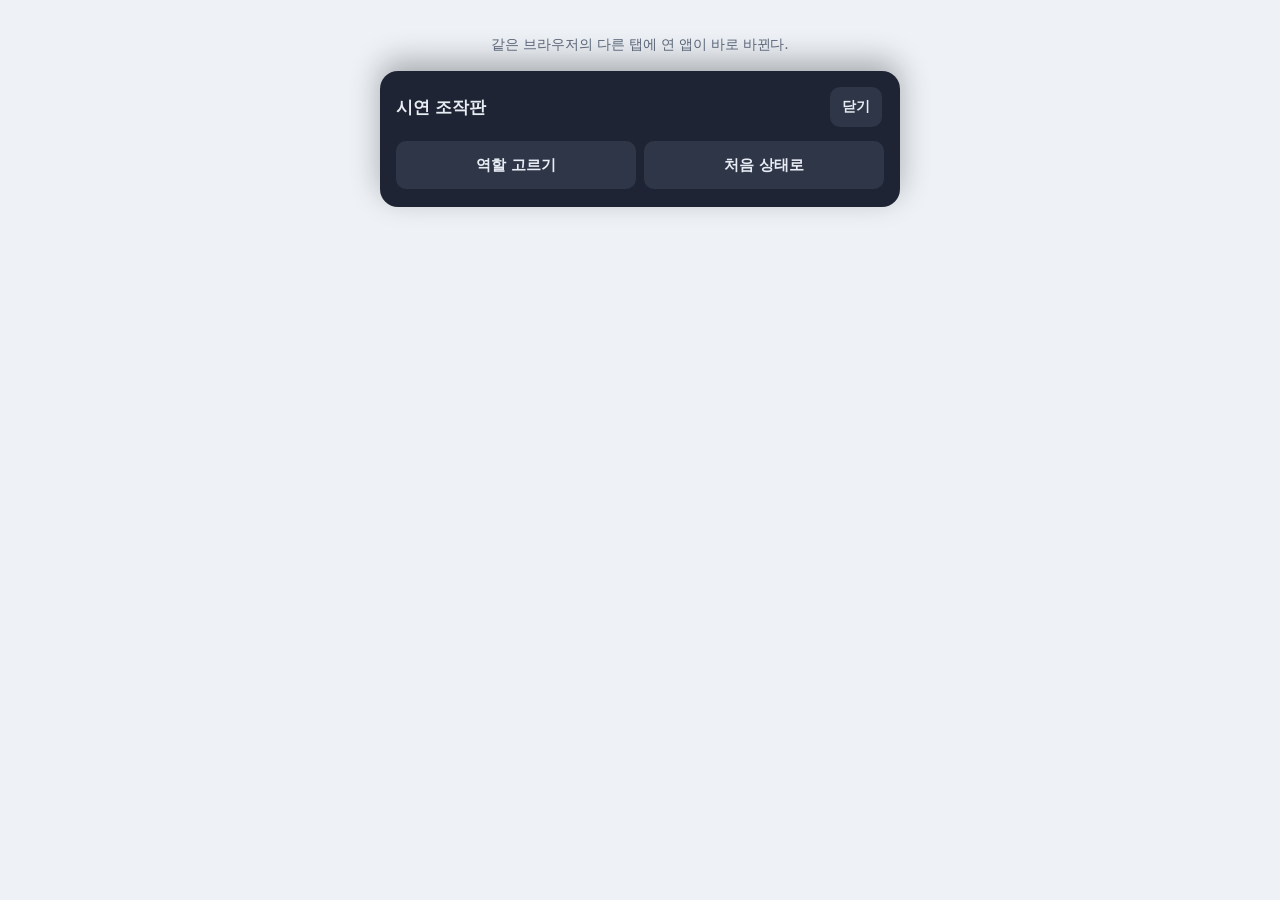
==== commit f11f59d1: "지킴이: 개선 관리 제출할 것 · 제출 전 확인(탭 넷 · 다음 단추) · 개선을 위한 조언, 시연 조작판 둘로 줄이고 뒤 화면 스크롤 막기 Co-Authored-By: Claud" ====
--- a/시제품/control.html
+++ b/시제품/control.html
@@ -6,7 +6,7 @@
 <title>시연 조작판</title>
 <link rel="icon" href="icon.svg">
 <link rel="stylesheet" href="common.css">
-<style>.ctl{position:static;width:auto;max-width:520px;max-height:none;margin:16px auto}</style>
+<style>.ctl{position:static;width:auto;max-width:520px;max-height:none;margin:16px auto;border-radius:18px}</style>
 </head>
 <body>
 <div class="small center" style="padding-top:10px">같은 브라우저의 다른 탭에 연 앱이 바로 바뀐다.</div>
--- a/시제품/common.css
+++ b/시제품/common.css
@@ -22,16 +22,22 @@
 @media (display-mode:standalone){html{overflow:hidden}body{overflow-y:auto;-webkit-overflow-scrolling:touch}}
 html[data-standalone]{overflow:hidden}
 html[data-standalone] body{overflow-y:auto;-webkit-overflow-scrolling:touch}
-/* 팝업·시트가 떠 있는 동안 뒷화면은 스크롤되지 않는다 (2026-09-18) — 문서가 스크롤될 때도, body가 스크롤될 때도 */
-html:has(.ov),body:has(.ov){overflow:hidden}
+/* 팝업·시트가 떠 있는 동안 뒷화면은 스크롤되지 않는다 (2026-09-18) — 문서가 스크롤될 때도, body가 스크롤될 때도.
+   body는 스크롤을 맡는 홈 화면 앱일 때만 잠근다 — 브라우저에서 body까지 잠그면 body가 화면 높이(100%)로 잘려
+   뒷화면이 맨 위로 튀었다 (2026-10-15 사용자 제보 — 기업 정보 "수정") */
+html:has(.ov),html:has(#ctl.ctl){overflow:hidden}  /* 조작판이 열려 있어도 뒤 화면은 안 움직인다 (2026-10-26) */
+html[data-standalone] body:has(.ov),html[data-standalone] body:has(#ctl){overflow:hidden}
+@media (display-mode:standalone){body:has(.ov),body:has(#ctl){overflow:hidden}}
 body{touch-action:manipulation}
 body{background:var(--bg);color:var(--ink);font-family:"Pretendard","Apple SD Gothic Neo","Noto Sans KR",system-ui,sans-serif;font-size:16px;letter-spacing:-.01em;-webkit-font-smoothing:antialiased}
 button{font:inherit;color:inherit}
 a{color:inherit;text-decoration:none}
 
 /* 앱 틀 — 휴대폰에서는 화면 전체, PC에서는 가운데 폭 420 */
-.app{max-width:420px;margin:0 auto;min-height:100dvh;background:#f7f9fc;display:flex;flex-direction:column;position:relative}
-@media (min-width:500px){body{padding:24px 0}.app{min-height:calc(100dvh - 48px);border-radius:28px;box-shadow:var(--sh-l);overflow:hidden}}
+/* 폭 420 제한은 PC 틀에만 — 폭이 420보다 넓은 폰(안드로이드 일부)에서 양옆에 흰 틈이 났다 (2026-10-19 사용자 제보) */
+.app{margin:0 auto;min-height:100dvh;background:#f7f9fc;display:flex;flex-direction:column;position:relative}
+@media (min-width:500px){body{padding:24px 0}.app{max-width:420px;min-height:calc(100dvh - 48px);border-radius:28px;box-shadow:var(--sh-l);overflow:hidden}}
+@media (min-width:500px){.sheet,.rphv{width:420px}}
 .sbar{height:30px;flex:none;font-size:12px;font-weight:700;color:var(--mid);display:flex;justify-content:space-between;align-items:center;padding:0 18px;user-select:none}
 .scr{flex:1;display:flex;flex-direction:column;min-height:0}
 .bd{flex:1;padding:8px 16px 18px;display:flex;flex-direction:column;gap:12px}
@@ -100,11 +106,6 @@
 .warnbar{background:var(--amber-l);border-radius:var(--r);padding:14px;display:flex;gap:12px;align-items:flex-start;box-shadow:inset 0 0 0 1.5px var(--amber-b)}
 .warnbar .ic{font-size:22px;line-height:1}
 .bell{background:var(--green-l);color:var(--green);border-radius:999px;padding:10px 14px;display:flex;align-items:center;gap:8px;font-size:14px;font-weight:700;align-self:flex-start}
-.tiles{display:grid;grid-template-columns:1fr 1fr;gap:12px}
-.tile{border:none;border-radius:20px;min-height:112px;padding:16px;display:flex;flex-direction:column;justify-content:space-between;background:var(--surface);text-align:left;cursor:pointer;box-shadow:var(--sh);transition:transform .08s}
-.tile:active{transform:scale(.97)}
-.tile .ic{font-size:22px;line-height:1;width:44px;height:44px;border-radius:14px;background:var(--brand-l);display:grid;place-items:center}
-.tile b{font-size:17px;line-height:1.3}
 .q{border:none;border-radius:var(--r);padding:14px 16px;background:var(--surface);text-align:left;display:block;width:100%;box-shadow:var(--sh)}
 button.q{cursor:pointer;min-height:48px}
 .q.now{box-shadow:inset 0 0 0 2px var(--brand),var(--sh)}
@@ -159,7 +160,7 @@
 
 /* 덮는 창 */
 .ov{position:fixed;inset:0;background:rgba(15,23,42,.45);z-index:20;animation:fade .15s}
-.sheet{position:fixed;left:50%;transform:translateX(-50%);bottom:0;width:min(420px,100%);max-height:88dvh;overflow:auto;background:#fff;border-radius:24px 24px 0 0;z-index:21;padding:8px 16px 20px;display:flex;flex-direction:column;gap:12px;box-shadow:var(--sh-l);animation:up .2s ease-out}
+.sheet{position:fixed;left:50%;transform:translateX(-50%);bottom:0;width:100%;max-height:88dvh;overflow:auto;background:#fff;border-radius:24px 24px 0 0;z-index:21;padding:8px 16px 20px;display:flex;flex-direction:column;gap:12px;box-shadow:var(--sh-l);animation:up .2s ease-out}
 .grip{width:44px;height:5px;background:var(--line2);border-radius:3px;margin:4px auto}
 .dlg{position:fixed;left:50%;top:50%;transform:translate(-50%,-50%);width:min(380px,calc(100% - 32px));background:#fff;border-radius:24px;padding:20px;z-index:21;display:flex;flex-direction:column;gap:12px;box-shadow:var(--sh-l)}
 .toast{position:fixed;left:50%;bottom:100px;transform:translateX(-50%);width:max-content;max-width:calc(100% - 40px);text-align:center;background:var(--ink);color:#fff;border-radius:999px;padding:12px 18px;font-size:14px;font-weight:600;z-index:40;max-width:90%;box-shadow:var(--sh-l);animation:fade .2s}
@@ -167,9 +168,13 @@
 @keyframes fade{from{opacity:0}to{opacity:1}}
 
 /* 시연 조작판 (진행자용) */
-.ctl{position:fixed;right:10px;top:40px;width:min(340px,calc(100% - 20px));max-height:80dvh;overflow:auto;background:#1e2433;color:#e8ecf3;border-radius:18px;padding:14px;z-index:50;font-size:14px;box-shadow:var(--sh-l)}
-.ctl h3{margin:10px 0 6px;font-size:12px;color:#9aa4b8}
-.ctl .cb{display:inline-flex;align-items:center;min-height:36px;margin:2px;padding:0 12px;border:none;border-radius:10px;background:#2e3648;color:#e8ecf3;font-size:13px;font-weight:600;cursor:pointer}
+/* 시연 조작판 — 2026-10-26 사용자 지시로 폰 폭에 맞춰 아래에서 올라오는 창(넓은 화면은 오른쪽 위 칸), 단추는 역할 고르기 · 처음 상태로 둘 */
+.ctl{position:fixed;left:0;right:0;bottom:0;max-height:78dvh;overflow:auto;overscroll-behavior:contain;background:#1e2433;color:#e8ecf3;border-radius:20px 20px 0 0;padding:14px 16px calc(18px + env(safe-area-inset-bottom));z-index:50;font-size:15px;box-shadow:0 -10px 30px rgba(0,0,0,.3)}
+@media (min-width:700px){.ctl{left:auto;right:12px;bottom:auto;top:40px;width:380px;max-height:86dvh;border-radius:18px}}
+.ctl .chd{display:flex;align-items:center;gap:8px}.ctl .chd b{font-size:17px}.ctl .chd .cb{margin-left:auto}
+.ctl .cbtns{display:grid;grid-template-columns:1fr 1fr;gap:8px;margin-top:12px}
+.ctl .cbtns .cb{justify-content:center;min-height:48px;margin:0;font-size:15px}
+.ctl .cb{display:inline-flex;align-items:center;min-height:40px;margin:2px;padding:0 12px;border:none;border-radius:10px;background:#2e3648;color:#e8ecf3;font-size:14px;font-weight:600;cursor:pointer;text-decoration:none}
 .ctl .cb.on{background:#f5b25b;color:#1e2433}
 .ctl .al{border-top:1px solid #333c50;padding:8px 0}
 .ctl .small{color:#9aa4b8}
@@ -194,23 +199,25 @@
 /* ===== 앱을 공장주·운영자 웹과 같은 모양으로 (2026-09-17) =====
    흰 바탕 · 머리 줄은 얇은 남색 띠 · 카드는 얇은 테두리 + 옅은 그림자 · 보조 버튼은 파란 글씨 테두리.
    경보의 빨강과 큰 버튼은 그대로 둔다 (현장에서 장갑 낀 손으로 누르는 화면). .app 안에만 적용 — 웹은 web.html이 따로 정한다. */
-.app{--ring:#e6ebf3;--navy:#16284d;background:#fff}
+.app{--ring:#e6ebf3;--navy:#1f3a73;background:#fff}  /* 남색은 주 버튼(--brand)과 한 색 — 2026-10-23 사용자 지시, 전에는 한 단계 어두운 #16284d */
 @media (min-width:500px){.app{box-shadow:0 12px 40px rgba(23,32,51,.14);border:1px solid var(--ring)}}
 .app .sbar{background:#fff;border-bottom:1px solid var(--ring)}
 .app .bd{padding-top:0}
 .app .ft{background:linear-gradient(to top,#fff 75%,rgba(255,255,255,0))}
 
 /* 머리 줄 → 남색 띠 (웹의 위치 띠) */
-.app .head{margin:0 -16px 6px;padding:0 12px 0 16px;min-height:52px;background:linear-gradient(90deg,#16284d,#1f3a73);color:#fff}
-.app .head .back{color:#fff;font-size:18px}
-.app .head .small,.app .head .end,.app .head .link{color:#dbe4f7}
+.app .head{margin:0 -16px 6px;padding:0 12px 0 16px;min-height:52px;background:#fff;color:var(--ink)}
+/* 머리 띠는 흰 바탕 (2026-10-15 사용자 — 남색 띠가 폰 시계 줄까지 남색으로 이어져 앱이 답답해 보였다).
+   단색이어야 한다 — 아이폰 사파리는 맨 위 시계 줄을 머리 띠의 바탕색으로 칠하는데, 그라데이션은 색으로 치지 않는다 */
+.app .head .back{color:var(--navy);font-size:18px}
+.app .head .small,.app .head .end,.app .head .link{color:var(--mid)}
 .app .head .link{font-weight:700}
-.app .head .big{color:#fff;font-size:22px}
-.app .head .mid{color:#fff}
+.app .head .big{color:var(--ink);font-size:22px}
+.app .head .mid{color:var(--ink)}
 .app .sheet .head,.app .dlg .head{margin:0;background:none;color:inherit}
 
 /* 카드 */
-.app .stat,.app .q,.app .task,.app .item,.app .tile,.app .undo,.app .hrow,.app .case{border:1px solid var(--ring);box-shadow:0 2px 10px rgba(23,32,51,.05)}
+.app .stat,.app .q,.app .task,.app .item,.app .undo,.app .hrow,.app .case{border:1px solid var(--ring);box-shadow:0 2px 10px rgba(23,32,51,.05)}
 .app .stat{border-radius:18px}
 .app .q,.app .task,.app .item{border-radius:14px}
 .app .q.now{border-color:var(--brand);box-shadow:inset 0 0 0 1px var(--brand),0 2px 10px rgba(23,32,51,.05)}
@@ -221,9 +228,6 @@
 .app .item:has(.chk){border-color:#ddd2f7;box-shadow:none}
 .app .item.sel{border-color:var(--violet);box-shadow:inset 0 0 0 1px var(--violet)}
 .app .stat.alert{border-color:#f3b6b0;box-shadow:none}
-.app .tile{border-radius:18px}
-.app .tile .ic{background:var(--brand-l)}
-.app .tile b{font-weight:800}
 .app .warnbar{box-shadow:none;border:1px solid var(--amber-b)}
 .app .warnbar.danger{border-color:#f3b6b0}
 
@@ -233,7 +237,12 @@
 .app .lbl.center{border:none}
 
 /* 보조 버튼 → 파란 글씨 테두리 (웹의 "자세히보기") */
-.app .btn.ghost{background:#fff;color:var(--brand);box-shadow:none;border:1px solid var(--line2);border-radius:12px}
+/* 단추 두 등급 (2026-10-15 사용자 승인) — 주 버튼은 파랑 채움 · 보조 버튼은 흰 바탕 + 회색 얇은 테두리 + 파란 글자.
+   크기는 둘: 큰 것(화면 아래 · 창 안, 높이 56 · 모서리 14) · 작은 것(카드 안 .fbtn, 높이 40 · 모서리 10). 남색은 틀(머리 띠 · 최근 점검한 곳 칸)에만 */
+.app .btn{border-radius:14px}
+.app .btn.sm{border-radius:10px}
+.app .btn.ghost{background:#fff;color:var(--brand);box-shadow:none;border:1px solid var(--line2)}
+.app .btn.ghost:not(.sm){min-height:56px}
 .app .btn.ghost:active{background:var(--brand-l)}
 .app .btn.ghost.danger{color:var(--red-d);border-color:#f3b6b0}
 .app .add{color:var(--brand);border-color:var(--line2);border-radius:14px}
@@ -242,8 +251,7 @@
 
 /* 앱 표지 — 웹과 같은 방패 표시 */
 .app .applogo{background:url("data:image/svg+xml,%3Csvg xmlns='http://www.w3.org/2000/svg' viewBox='0 0 24 24' fill='none' stroke='white' stroke-width='2' stroke-linejoin='round'%3E%3Cpath d='M12 3 4 6v6c0 4.5 3.4 8.3 8 9 4.6-.7 8-4.5 8-9V6z'/%3E%3Cpath d='M12 8.5v4' stroke-linecap='round'/%3E%3Ccircle cx='12' cy='15.6' r='.6' fill='white'/%3E%3C/svg%3E") center/46px no-repeat,linear-gradient(135deg,#2458d6,#4f7cf0);color:transparent;box-shadow:0 10px 26px rgba(36,88,214,.28)}
-.app .bd > :first-child:not(.head):not(.appbar):not(.apptop){margin-top:14px}
-.app .head.alarmhead{background:var(--red)}
+.app .bd > :first-child:not(.head):not(.apptop):not(.htop){margin-top:14px}
 
 /* ===== 상단 — 휴대폰 상단바 흉내 · 앱 머리글 · 위치 띠 · 제목 (2026-09-17) ===== */
 .app .sbar{height:40px;padding:0 24px 0 28px;font-size:15px;font-weight:700;color:#111;border:none;background:#fff;position:relative}
@@ -251,20 +259,33 @@
 .app .sbar .island{position:absolute;left:50%;top:8px;transform:translateX(-50%);width:92px;height:24px;border-radius:14px;background:#111}
 .app .sbar .icons{display:flex;align-items:center;gap:5px;fill:#111;color:#111}
 @media (max-width:499px){.app .sbar{display:none}}
-.appbar{display:flex;align-items:center;gap:10px;margin:0 -16px;padding:8px 12px 8px 16px;min-height:60px;background:#fff;border-bottom:1px solid var(--ring,#e6ebf3)}
-.appbar .mark{flex:none;width:36px;height:36px;border-radius:10px;cursor:pointer;background:url("data:image/svg+xml,%3Csvg xmlns='http://www.w3.org/2000/svg' viewBox='0 0 24 24' fill='none' stroke='white' stroke-width='2.2' stroke-linejoin='round'%3E%3Cpath d='M12 3 4 6v6c0 4.5 3.4 8.3 8 9 4.6-.7 8-4.5 8-9V6z'/%3E%3Cpath d='m8.5 12 2.5 2.5 4.5-5' stroke-linecap='round'/%3E%3C/svg%3E") center/20px no-repeat,linear-gradient(135deg,#2458d6,#4f7cf0)}
-.appbar .ttl{min-width:0}
-.appbar b{display:block;font-size:17px;font-weight:800;letter-spacing:-.03em;line-height:1.2;white-space:nowrap;overflow:hidden;text-overflow:ellipsis}
-.appbar small{display:block;font-size:11px;color:var(--soft)}
-.appbar .ar{margin-left:auto;flex:none}
-.appbar .me{background:none;border:none;min-height:44px;padding:0 4px;font-size:14px;font-weight:700;color:var(--mid);cursor:pointer}
 .app .head{min-height:46px;padding:0 12px 0 4px;gap:2px;font-size:15px;font-weight:700;margin-bottom:2px}
 .app .head .back{min-width:44px;justify-content:center;padding:0;font-size:20px}
-.app .head .hm{background:none;border:none;color:#fff;min-width:40px;min-height:44px;font-size:19px;cursor:pointer;padding:0}
+.app .head .hm{background:none;border:none;color:var(--navy);min-width:40px;min-height:44px;font-size:19px;cursor:pointer;padding:0}
 .app .head .back + .hm{min-width:32px}
-.app .head .crumb{color:#fff;white-space:nowrap;overflow:hidden;text-overflow:ellipsis}
+.app .head .crumb{color:var(--ink);white-space:nowrap;overflow:hidden;text-overflow:ellipsis}
 .app .head .crumb::before{content:"›";margin:0 10px 0 2px;opacity:.6}
 .app .head .end{padding-left:8px;white-space:nowrap}
+/* 지킴이 앱 머리 (2026-10-15 오후) — 왼쪽 HIPA 표시(누르면 홈), 오른쪽 찾기·알림 아이콘 */
+.app .head .hm.hipa{min-width:0;padding:0 8px 0 10px}
+.app .head .back + .hm.hipa{min-width:0;padding-left:2px}
+.app .head .hipa img{display:block;height:20px;width:auto}
+.app .head:has(.gtopi){padding-right:4px}
+.gtopi{display:flex;align-items:center}
+.gti{position:relative;display:inline-flex;align-items:center;justify-content:center;width:44px;height:44px;padding:0;border:none;border-radius:12px;background:none;color:var(--navy);cursor:pointer}
+.gti:active{background:#eef1f6}
+.gti em{position:absolute;top:5px;right:4px;min-width:18px;height:18px;padding:0 5px;border-radius:999px;background:var(--navy);color:#fff;font-style:normal;font-size:11px;font-weight:800;line-height:18px;text-align:center;box-shadow:0 0 0 2px #fff}
+/* 알림 목록 — 새 소식은 옅은 바탕, 기한 지남은 주황 아이콘(빨강은 경보에만) */
+.gnoti{display:flex;flex-direction:column;margin:0 -16px}
+.gnr{display:flex;align-items:flex-start;gap:12px;width:100%;padding:14px 16px;border:none;border-bottom:1px solid var(--line);background:#fff;font:inherit;text-align:left;cursor:pointer;color:var(--ink)}
+.gnr.new{background:var(--brand-l)}
+.gnr:active{background:#eef1f6}
+.gnic{flex:none;display:grid;place-items:center;width:40px;height:40px;border-radius:12px;background:#eef1f6;color:var(--navy)}
+.gnr.warn .gnic{background:var(--amber-l);color:var(--amber)}
+.gnt{flex:1;min-width:0;display:flex;flex-direction:column;gap:3px}
+.gnt b{font-size:16px;font-weight:700;line-height:1.35}
+.gnt small{font-size:14px;color:var(--mid)}
+.gnat{flex:none;font-size:13px;color:var(--soft);text-align:right;line-height:1.4}
 .pintro h1{margin:12px 0 0;font-size:26px;font-weight:800;letter-spacing:-.04em;line-height:1.25;padding-bottom:12px;border-bottom:1px solid var(--line)}
 .pintro p{margin:10px 0 2px;font-size:15px;color:#444;line-height:1.55}
 
@@ -279,15 +300,18 @@
 .app .kside em{font-style:normal;color:var(--brand);font-size:18px;font-weight:800}
 .app .more{display:flex;align-items:center;justify-content:center;min-height:44px;border:1px solid var(--line2);border-radius:12px;background:#fff;color:var(--brand);font-size:15px;font-weight:700;cursor:pointer;width:100%}
 
-/* 앱 머리글과 위치 띠를 한 덩어리로 — 사이 틈 없이, 스크롤해도 위에 붙어 있게 */
+/* 위치 띠 — 스크롤해도 위에 붙어 있게 */
 .apptop{margin:0 -16px 4px;position:sticky;top:0;z-index:5;background:#fff}
-.apptop .appbar,.apptop .head{margin:0}
+.apptop .head{margin:0}
 .app .apptop .head{margin:0}
 
 /* ===== 앱 표정 (2026-09-17) — 선 아이콘 · 오늘 정보 · 센서 감시 줄 · 최근 소식 · 안전 표지 무늬 · 움직임 ===== */
 svg.i{flex:none;vertical-align:-.18em}
-.app{--navy:#16284d;--safety:#f2b707}
-.app .tile .ic{color:var(--navy);background:#eef2fb;width:46px;height:46px;border-radius:14px}
+.app{--navy:#1f3a73;--safety:#f2b707}
+/* 두 앱의 파랑을 남색 하나로 (2026-10-15 사용자 — 머리 띠·최근 점검한 곳 바탕·주 버튼을 같은 남색으로 통일, 전에는 쨍한 파랑 #2458d6).
+   링크·고른 칸·꼬리표도 같은 결로 따라온다. 경보 빨강·불량 주황·양호 초록과 AI 보라는 그대로 */
+.app{--brand:#1f3a73;--brand-d:#16284d;--brand-l:#e9edf5}
+.app .btn:not(.red):not(.ghost):not(.danger):not([disabled]){box-shadow:0 2px 6px rgba(22,40,77,.22)}
 .app .stat .ck{background:var(--green-l);color:var(--green)}
 .app .donemark{font-size:0}
 .app .warnbar .ic{color:var(--amber);display:flex}
@@ -296,10 +320,8 @@
 .app .head .back,.app .head .hm{display:inline-flex;align-items:center;justify-content:center}
 .app .lang{gap:6px}
 
-/* 머리 띠 아래 안전 표지 줄무늬 — 서비스의 얼굴 */
-.app .apptop .head{position:relative}
-.app .apptop .head::after{content:"";position:absolute;left:0;right:0;bottom:-3px;height:3px;background:repeating-linear-gradient(-45deg,var(--safety) 0 7px,var(--navy) 7px 14px);z-index:1}
-.app .appbar{padding-top:11px}
+/* 머리 띠 아래 안전 표지 줄무늬는 2026-10-15 사용자 지시로 걷음 — 흰 머리 띠 아래 옅은 선 하나로 내용과 나눈다 */
+.app .apptop .head{position:relative;border-bottom:1px solid var(--ring)}
 
 /* 오늘 정보 */
 .today{display:flex;align-items:flex-end;justify-content:space-between;gap:10px;margin-top:14px}
@@ -311,21 +333,6 @@
 .live.off i{background:var(--soft);animation:none}
 @keyframes ping{0%{box-shadow:0 0 0 0 rgba(18,135,90,.45)}70%{box-shadow:0 0 0 7px rgba(18,135,90,0)}100%{box-shadow:0 0 0 0 rgba(18,135,90,0)}}
 
-/* 큰 상태 칸 */
-.hero{display:flex;align-items:center;gap:14px;border-radius:20px;padding:18px;background:linear-gradient(135deg,#eaf6f0,#f6fbf8);border:1px solid #cfe9dc}
-.hero .hk{flex:none;width:54px;height:54px;border-radius:16px;display:grid;place-items:center;background:#fff;color:var(--green);box-shadow:0 2px 8px rgba(18,135,90,.15)}
-.hero .ht{font-size:23px;font-weight:800;letter-spacing:-.03em;line-height:1.25}
-.hero .hs{font-size:14px;color:var(--mid);margin-top:2px}
-.hero.bad{background:linear-gradient(135deg,#fdecea,#fff6f5);border-color:#f3b6b0}
-.hero.bad .hk{background:var(--red);color:#fff;box-shadow:0 4px 12px rgba(217,45,32,.3)}
-.hero.bad .ht{color:var(--red-d)}
-.hero.off{background:#f5f7fb;border-color:#e6ebf3;opacity:.75}
-.hero.off .hk{color:var(--mid);box-shadow:none}
-
-/* 구역 제목 */
-.sect{display:flex;flex-direction:column;gap:8px;margin-top:4px}
-.sect h2{margin:0;font-size:15px;font-weight:800;color:var(--navy);display:flex;align-items:center;gap:8px}
-.sect h2::before{content:"";width:4px;height:15px;border-radius:2px;background:var(--brand)}
 .note{margin:0;font-size:12.5px;color:var(--soft);line-height:1.5}
 
 /* 센서 감시 줄 */
@@ -352,14 +359,14 @@
 .frow:active{background:#f5f7fb}
 
 /* 움직임 — 화면이 바뀔 때만 살짝 올라오며 나타남, 누르면 눌림 */
-.scr.enter .bd > *:not(.apptop){animation:rise .22s ease-out both}
+.scr.enter .bd > *:not(.apptop){animation:rise .22s ease-out backwards}  /* backwards — 끝난 뒤 transform을 붙들지 않게(홈 당김이 transform을 쓴다, 2026-10-19) */
 .scr.enter .bd > *:nth-child(3){animation-delay:.03s}
 .scr.enter .bd > *:nth-child(4){animation-delay:.06s}
 .scr.enter .bd > *:nth-child(5){animation-delay:.09s}
 .scr.enter .bd > *:nth-child(n+6){animation-delay:.12s}
 @keyframes rise{from{opacity:0;transform:translateY(8px)}to{opacity:1;transform:none}}
-.app .q,.app .tile,.app .btn,.app .frow,.app .hrow,.app .pick,.app .seg button{transition:transform .08s,background .15s}
-.app button.q:active,.app .tile:active,.app .hrow:active{transform:scale(.98)}
+.app .q,.app .btn,.app .frow,.app .hrow,.app .pick,.app .seg button{transition:transform .08s,background .15s}
+.app button.q:active,.app .hrow:active{transform:scale(.98)}
 .app .alarm:not(.watch) .icon{animation:ring 1.4s ease-out infinite}
 @keyframes ring{0%{box-shadow:0 0 0 0 rgba(255,255,255,.55)}80%{box-shadow:0 0 0 12px rgba(255,255,255,0)}100%{box-shadow:0 0 0 0 rgba(255,255,255,0)}}
 @media (prefers-reduced-motion:reduce){.scr.enter .bd > *,.live i,.ms.abn span i,.app .alarm .icon{animation:none !important}}
@@ -371,41 +378,1343 @@
 .ms.repair span{color:var(--mid)}
 .ms.unknown{background:#fff;border:1.5px dashed var(--amber-b);color:var(--amber)}
 .ms.unknown span{color:var(--amber)}
-.hero.part{background:linear-gradient(135deg,#fff4e5,#fffaf2);border-color:var(--amber-b)}
-.hero.part .hk{color:var(--amber)}
-.note.warn2{color:var(--amber);font-weight:600;display:flex;gap:6px;align-items:flex-start}
 
 /* ===== 지킴이 점검 목록 — 한 장에서 줄마다 바로 답한다 (2026-09-18 사용자 결정) ===== */
 .progtop{padding:10px 16px 12px;background:#fff;border-top:1px solid var(--ring)}
 .progtop .rowx{display:flex;justify-content:space-between;align-items:baseline;gap:8px;margin-bottom:8px}
 .progtop .t{font-size:15px;font-weight:800}
-.crow{background:var(--surface);border:1px solid var(--ring);border-left-width:3px;border-radius:14px;padding:12px 14px;display:flex;flex-direction:column;gap:8px;box-shadow:0 2px 10px rgba(23,32,51,.05)}
+/* 묶음마다 흰 칸 하나에 줄로 — 왼쪽 색 띠·옅은 바탕은 뺐다 (2026-09-28 사용자: 박스 왼쪽 초록 띠 없애기). 낸 점검 다시 보기(.rlist)와 같은 모양 */
+.clist{background:var(--surface);border:1px solid var(--line2);border-radius:14px;padding:0 14px}
+.crow{display:flex;flex-direction:column;gap:10px;padding:14px 0}
+.crow + .crow{border-top:1px solid var(--line)}
 .crow .ctop{display:flex;gap:10px;align-items:flex-start}
-.crow .t{font-size:16px;font-weight:700;line-height:1.4}
-.cnum{flex:none;width:26px;height:26px;border-radius:8px;background:#eef2fb;color:var(--navy);font-size:13px;font-weight:800;display:grid;place-items:center}
-.crow.ok{border-left-color:var(--green);background:#fbfdfc}
-.crow.bad{border-left-color:var(--amber);background:#fffdfa}
-.crow.na{border-left-color:#9aa6b8;background:#fafbfc}
-/* 답은 셋 — 답한 뒤에도 버튼이 남아 한 번에 고친다 (2026-09-18) */
-.cans{display:flex;gap:6px}
-.cans button{flex:1;min-width:0;min-height:50px;border:none;border-radius:var(--r-s);padding:0 4px;background:#fff;color:var(--mid);font-size:15px;font-weight:700;white-space:nowrap;cursor:pointer;box-shadow:inset 0 0 0 1.5px var(--line2)}
-.cans button.on{color:#fff;box-shadow:none}
+.crow .t{font-size:16px;font-weight:700;line-height:1.45}
+.cnum{flex:none;min-width:20px;font-size:14px;font-weight:700;color:var(--soft);line-height:23px}
+/* 답은 셋 — 회색 틀 안에 셋을 나란히, 고른 것만 색으로 채운다. 답한 뒤에도 남아 한 번에 고친다 (2026-09-18) */
+/* 2026-10-15 사용자: 회색 띠 위 글자는 누르는 칸으로 안 보였다 → 공장 탭 상태 칸(.gfstr)과 같은 결 — 테두리 한 상자를 세로줄로 나눈 묶음.
+   "한 상자 안의 나뉜 칸 = 하나 고르기". 34줄이 반복되니 그림자는 없고, 고른 칸은 답의 색으로 칸 전체를 채운다 */
+.cans{display:flex;background:#fff;border:1px solid var(--line2);border-radius:12px;overflow:hidden}
+.cans button{flex:1;min-width:0;min-height:48px;border:none;border-left:1px solid var(--line2);border-radius:0;padding:0 4px;background:none;color:var(--ink);font-size:15px;font-weight:700;white-space:nowrap;cursor:pointer}
+.cans button:first-child{border-left:none}
+.cans button:not(.on):active{background:#f5f7fa}
+.cans button.on{color:#fff}
 .cans button.on::before{margin-right:4px}
 .cans button.on.ok{background:var(--green)}
 .cans button.on.ok::before{content:"✓"}
-.cans button.on.bad{background:var(--amber)}
+.cans button.on.bad{background:var(--red)}  /* 불량은 빨강 (2026-10-26 사용자 지시 — 전에는 주황) */
 .cans button.on.bad::before{content:"⚠"}
 .cans button.on.na{background:#6b7789}
 .cans button.on.na::before{content:"—"}
-.cmemo{font-size:13px;color:var(--mid);line-height:1.5}
+/* 답이 넷 (2026-10-07) — 양호 | 보통 | 불량 | 해당 없음. 좁은 폰에서도 한 줄에 들게 글자를 줄이고, 고른 것의 표시는 그대로 */
+.cans.c4 button{font-size:14px;padding:0 2px;letter-spacing:-.02em}
+.cans.c4 button.on::before{margin-right:2px}
+/* 보통은 채우지 않고 옅은 노랑 — 불량(주황 채움)이 넷 중 가장 눈에 띄게 (2026-10-15) */
+.cans button.on.amid{background:#fbefc4;color:#7a5a00}
+/* 네 칸이면 좁은 폰에서 "— 해당 없음"이 잘려서, 보통과 해당 없음은 표시 없이 색과 글로만 (양호 ✓ · 불량 ⚠은 남김) */
+.cans.c4 button.on.amid::before,.cans.c4 button.on.na::before{content:none}
+/* 보통 표시 — 글꼴의 ○는 다른 글자보다 크게 그려져서 CSS로 작은 동그라미를 그린다 */
+.cmid{display:inline-block;width:.62em;height:.62em;border:2px solid currentColor;border-radius:50%;vertical-align:-.02em}
+/* 평가 내용 (2026-10-07) — 어느 답이든 적어 둔다. 2026-10-23 사용자 지시로 + 단추 → 창 대신 현장점검 개선 전 내용과 같은 바로 적는 칸(.gftxa). 문항이 많아 처음 높이만 낮게 */
+.ceva{display:flex;flex-direction:column;gap:6px}  /* 답 단추와 같은 왼쪽 (2026-10-23 사용자 지시 — 전에는 문항 번호만큼 들여씀) */
+.ceva b{font-size:14px;font-weight:800;color:var(--ink)}
+.cmemo{margin-left:30px;font-size:13px;color:var(--mid);line-height:1.5}
+/* 분야별 안전점검 — 묶음을 한 쪽에 차례로 (2026-10-23 사용자 지시 — 전에는 테마마다 한 쪽, 위 칩 줄과 이전 | 다음 단추). 묶음 제목은 위에 남게 붙지 않는다 */
+.cph{display:flex;align-items:baseline;gap:8px;margin-top:6px}
+.cksec{display:flex;flex-direction:column;gap:8px}
+.ckkit{display:flex;flex-direction:column;gap:10px;margin:14px 2px 2px}  /* 05 (유해위험기구) 머리 — 보유 n종 + 수정 ›, 남색 밑줄 (10-26 시안 B) */
+.ckkh{display:flex;align-items:baseline;gap:8px;padding-bottom:10px;border-bottom:2px solid var(--navy)}
+.ckkh b{font-size:18px;font-weight:900;color:var(--navy)}
+.ckkh span{flex:1;font-size:15px;font-weight:700;color:var(--mid)}
+.cklnk{display:inline-flex;align-items:center;gap:2px;min-height:36px;padding:0 0 0 8px;border:0;background:none;font:inherit;font-size:15px;font-weight:800;color:var(--navy);cursor:pointer}
+.ckkit.none .ckkh{border-bottom-color:var(--line2)}  /* 보유 기구 선택 전 */
+.ckkit .btn{background:var(--navy);box-shadow:none}
+.ckend{display:flex;flex-direction:column;gap:14px;margin-top:22px;padding-top:18px;border-top:1px solid var(--line)}  /* 마무리 — 결과 · 시정 기한 + 내기만 (10-26) */
+.cph b{font-size:19px;font-weight:800;color:var(--ink)}
+.cpn{font-size:13px;font-weight:800;color:var(--brand)}
+.btn.cnext{display:flex;align-items:center;justify-content:center;gap:4px;word-break:keep-all;line-height:1.3}
+.btn.cnext .nw{white-space:nowrap}
+.btn.cnext .cnl{min-width:0;text-align:center}
+.btn.cnext svg{flex:none}
+.gft2 .btn{display:flex;align-items:center;justify-content:center;gap:4px}
 /* 위에 남는 진행 줄 — 상태별로 색을 나눠 채운다 */
 .progtop .prog{display:flex;gap:2px;background:#e9edf2}
 .progtop .prog i.ok{background:var(--green)}
 .progtop .prog i.bad{background:var(--amber)}
 .progtop .prog i.na{background:#9aa6b8}
+.progtop .prog i.amid{background:#c9a227}
+.progtop .tally .amid{color:#8f6a00}
+.progtop .small b{color:var(--ink);font-weight:800}
+.progtop .small b.pbad{color:var(--amber);margin-right:10px}
 .progtop .tally{display:flex;flex-wrap:wrap;gap:10px;margin-top:8px;font-size:13px;font-weight:700;color:var(--mid)}
 .progtop .tally .ok{color:var(--green)}
 .progtop .tally .bad{color:var(--amber)}
-/* 묶음 머리글을 눌러 접는다 */
-.grp.gh{width:100%;min-height:44px;padding:8px 2px;border:none;background:none;text-align:left;cursor:pointer}
-.grp .rest{background:var(--brand-l);color:var(--brand);border-radius:999px;padding:2px 8px;font-size:12px;font-weight:800}
+/* 회사 창 약도 (2026-09-20) — 실제 지도가 아니라 공장 자리만 보여 주는 그림이다 */
+.map{position:relative;border-radius:var(--r);overflow:hidden;box-shadow:inset 0 0 0 1px var(--line)}
+.map svg{display:block;width:100%;height:auto}
+.map .pin{position:absolute;left:49%;top:36%;transform:translate(-50%,-50%);display:flex;flex-direction:column;align-items:center;gap:3px;color:var(--brand)}
+.map .pin b{background:var(--ink);color:#fff;font-size:12px;font-weight:800;border-radius:999px;padding:3px 9px;white-space:nowrap}
+.maplink{min-height:44px;display:flex;align-items:center;justify-content:center;gap:6px;border:none;border-radius:var(--r-s);background:var(--brand-l);color:var(--brand);font-size:15px;font-weight:700;cursor:pointer}
+/* 지킴이 점검 상태 — 운영자 제출 검사 (2026-09-22) */
+.stt{display:inline-block;border-radius:999px;padding:2px 9px;font-size:12px;font-weight:800;white-space:nowrap;vertical-align:1px}
+.stt.s-wait{background:#eef2fb;color:var(--brand)}
+.stt.s-ok{background:var(--green-l);color:var(--green)}
+.stt.s-back{background:var(--amber-l);color:var(--amber)}
+/* 지킴이 내 할 일 · 지도 (2026-09-22) — 권역 테두리는 SVG, 핀과 이름은 HTML로 얹어 크기가 줄지 않게 */
+.gmap{position:relative;aspect-ratio:11/10;border-radius:16px;overflow:hidden;background:#f3f5f8;border:1px solid var(--ring)}
+.gmap svg{position:absolute;inset:0;width:100%;height:100%}
+.gmap path{fill:#e6eaf0;stroke:#c9d1dc;stroke-width:1;vector-effect:non-scaling-stroke}
+.gmap path.mine{fill:#e3ebfb;stroke:#8fa9e4;cursor:pointer}
+.gmap path.mine.on{fill:#d3e0fa;stroke:var(--brand);stroke-width:2}
+/* 구 4곳을 구획도 색으로 옅게 칠하고 경계는 흰 선 (2026-09-28 사용자 지시). 구를 고르면 그 구만 읍·면·동으로 보이고 나머지는 안 그린다 */
+.gmap path.gu{fill-opacity:.18;stroke:#fff;stroke-width:2;cursor:pointer}
+.gmap path.gu.open{fill:none;stroke:#8190a8;stroke-width:1.5;stroke-opacity:.6;cursor:default}
+.gmap path.dong{fill-opacity:.18;stroke:#fff;stroke-width:1.2}
+.gmap path.city{fill:none;stroke:#8190a8;stroke-width:1.5;stroke-opacity:.6;stroke-linejoin:round}
+.glab.gulab{font-size:14px;color:var(--ink);background:rgba(255,255,255,.9);padding:2px 9px;border-radius:999px;box-shadow:0 1px 3px rgba(23,32,51,.15)}
+/* 구 고르기 — 회색 틀 안에 다섯 칸, 칸마다 구 색 점. 고른 칸은 흰 바탕에 구 색 테두리 */
+/* 구 고르기 — 답 칸 · 공장 탭 상태 칸과 같은 결(테두리 한 상자를 세로줄로 나눔, 2026-10-15) */
+.gusel{display:flex;background:#fff;border:1px solid var(--line2);border-radius:12px;overflow:hidden}
+.gusel button{flex:1;min-width:0;min-height:44px;display:flex;align-items:center;justify-content:center;gap:5px;border:none;border-left:1px solid var(--line2);border-radius:0;padding:0 2px;background:none;color:var(--ink);font:inherit;font-size:15px;font-weight:700;white-space:nowrap;cursor:pointer}
+.gusel button:first-child{border-left:none}
+.gusel i{flex:none;width:9px;height:9px;border-radius:50%;background:var(--gc)}
+.gusel i.all{background:conic-gradient(#2e9d6b 0 25%,#3d82c4 0 50%,#e0853a 0 75%,#c2b236 0)}
+.gusel button.on{background:var(--brand-l);color:var(--brand);font-weight:800}
+.nvlab{position:absolute;left:0;top:0;transform:translate(-50%,-50%);pointer-events:none}
+.nvlab .glab{position:static;transform:none;display:inline-block}
+.glab{position:absolute;transform:translate(-50%,-50%);font-size:13px;font-weight:800;color:var(--navy);background:rgba(255,255,255,.75);border-radius:6px;padding:1px 6px;pointer-events:none;white-space:nowrap}
+.gleg{display:flex;flex-wrap:wrap;gap:12px;font-size:12px;font-weight:700;color:var(--mid)}
+.gleg span{display:inline-flex;align-items:center;gap:5px}
+.gleg i{width:12px;height:12px;border-radius:50%;display:inline-block}
+.gleg i.due{margin-left:3px;background:var(--brand);box-shadow:0 0 0 2px #fff,0 0 0 3px var(--brand)}
+.gleg i.etc{width:9px;height:9px;background:#8a94a6}
+/* 공장 핀 (2026-09-28) — 점검 예정은 파란 물방울 핀(끝이 공장 자리)과 이름, 나머지는 작은 회색 점(가운데가 공장 자리) */
+.gpin2{position:absolute;border:none;background:none;padding:0;cursor:pointer}
+.gpin2::after{content:"";position:absolute;inset:-8px}
+.gpin2.due{transform:translate(-50%,-100%);color:var(--brand);z-index:2;filter:drop-shadow(0 2px 3px rgba(23,32,51,.35))}
+.gpin2.due svg{position:static;width:28px;height:37px;display:block;transform-origin:50% 100%;transition:transform .15s}
+.gpin2.due path{fill:currentColor;stroke:#fff;stroke-width:1.6}
+.gpin2.due circle{fill:#fff}
+.gpin2.due b{position:absolute;top:100%;left:50%;transform:translateX(-50%);margin-top:3px;font-size:12px;font-weight:800;color:var(--ink);background:#fff;border-radius:6px;padding:1px 6px;white-space:nowrap}
+.gpin2.etc{transform:translate(-50%,-50%);width:24px;height:24px;display:grid;place-items:center;z-index:1}
+.gpin2.etc i{width:12px;height:12px;border-radius:50%;background:#8a94a6;border:2px solid #fff;box-shadow:0 1px 3px rgba(23,32,51,.3);transition:transform .15s}
+.gpin2.sel.due{color:var(--brand-d)}
+.gpin2.sel.due svg{transform:scale(1.18)}
+.gpin2.sel.etc i{background:var(--ink);transform:scale(1.35)}
+.nvmk{position:absolute;left:0;top:0}
+.gsrc{font-size:11px;color:var(--soft)}
+/* 네이버 지도를 깔 때 (2026-09-22) — 핀은 마커 속 내용으로, 바닥 가운데가 좌표에 오게 */
+/* 네이버 지도가 자기 칸의 position을 덮어쓰므로 크기를 !important로 못 박는다 — 안 그러면 높이가 0이 된다 */
+.gmap.nv .nvmap{position:absolute!important;inset:0;width:100%!important;height:100%!important}
+.nvpin{position:absolute;left:0;top:0;transform:translate(-50%,-100%)}
+
+/* ===== 지킴이 홈 = 공장 목록 · 하단바 (2026-09-22, 사용자가 준 세차장 예약 앱 구성을 참고) ===== */
+.ghello{display:flex;align-items:center;gap:14px;padding:14px 2px 4px}
+.gav{flex:none;width:56px;height:56px;border-radius:50%;background:#e5e7eb;color:#9ca3af;display:grid;place-items:center}
+.ghello > div{flex:1;min-width:0}
+.ghello b{display:block;font-size:20px;font-weight:800;letter-spacing:-.03em}
+/* 인삿말 위 날짜 (2026-09-22 사용자: 한 줄로 잇지 말고 나눠서, 조 이름은 빼고) */
+.ghello .ghdate{display:block;font-size:13px;font-weight:600;color:var(--mid);margin-bottom:1px}
+/* 오늘 할 일 카드 — 공장 카드와 같은 흰 칸·테두리, 줄마다 시간 · 공장 (2026-09-22) */
+.gtd{background:#fff;border:1px solid var(--line2);border-radius:14px;padding:6px 14px;margin:4px 0 10px}
+/* 아코디언 — 행 높이 0fr ↔ 1fr로 미끄러지게 (2026-09-22 사용자 지시) */
+.gtdl{display:grid;grid-template-rows:0fr;opacity:0;transition:grid-template-rows .25s ease,opacity .2s ease}
+.gtd.open .gtdl{grid-template-rows:1fr;opacity:1}
+.gtdl > div{overflow:hidden;min-height:0}
+.gtdl > div::before{content:"";display:block;height:6px}
+.gtdh{display:flex;align-items:center;gap:8px;min-height:48px}
+.gtdtg{flex:1;min-width:0;display:flex;align-items:center;gap:8px;min-height:48px;padding:0;border:none;background:none;font:inherit;color:var(--ink);text-align:left;cursor:pointer}
+span.gtdtg{cursor:default}
+.gtdar{display:inline-grid;place-items:center;color:var(--mid);transform:rotate(90deg);transition:transform .15s}
+.gtdar.on{transform:rotate(-90deg)}
+.gtdh em.none{background:#f1f2f4;color:var(--mid)}
+.gtdh b{font-size:18px;font-weight:800;letter-spacing:-.03em}
+.gtdh em{font-style:normal;font-size:13px;font-weight:800;color:#fff;background:var(--brand);border-radius:999px;padding:2px 9px}
+.gtdcal{margin-left:auto;display:inline-flex;align-items:center;gap:4px;min-height:44px;padding:0 8px;margin-right:-8px;border:none;background:none;font:inherit;font-size:15px;font-weight:700;color:var(--brand);cursor:pointer}  /* 2026-10-15 높이 32 → 44, 글자 15 */
+.gtdr{display:flex;flex-direction:column;gap:10px;padding:12px 0;border-top:1px solid var(--line)}
+.gtdrow{display:flex;align-items:flex-start;gap:12px;width:100%;padding:0;border:none;background:none;font:inherit;text-align:left;color:var(--ink);cursor:pointer}
+/* 방문 시각 — 색 칸 없이 굵은 숫자와 작은 "방문", 오른쪽 가는 선으로 가른다 (2026-09-28 사용자 지시: AI스럽지 않게) */
+.gtdt{flex:none;min-width:58px;display:flex;flex-direction:column;padding:1px 12px 1px 0;border-right:1px solid var(--line2)}
+.gtdt b{font-size:18px;font-weight:800;color:var(--ink);letter-spacing:-.02em;font-variant-numeric:tabular-nums;line-height:1.25}
+.gtdt small{font-size:12px;font-weight:700;color:var(--mid)}
+.gtdn{flex:1;min-width:0;display:flex;flex-direction:column;gap:1px}
+.gtdn b{font-size:17px;font-weight:800;letter-spacing:-.03em;white-space:nowrap;overflow:hidden;text-overflow:ellipsis}
+.gtdn small{font-size:13px;color:var(--mid)}
+.gtdrow > svg{flex:none;color:var(--soft);align-self:center}
+/* 한 줄 요약 — 시각·이름 아래 한 줄 폭 전체, 옅은 회색 칸, 앞에 작은 반짝이와 "AI 요약" */
+.gtdai{width:100%;display:flex;gap:6px;align-items:flex-start;word-break:keep-all;border:none;font-family:inherit;text-align:left;cursor:pointer;padding:8px 10px;border-radius:10px;background:#f5f6f8;color:var(--ink);font-size:13px;font-weight:500;line-height:1.5;white-space:normal}
+.gtdai > svg{flex:none;margin-top:2px;color:var(--violet)}
+.gtdai > span{flex:1;min-width:0}
+.gtdai > svg:last-child{align-self:center;margin-top:0;color:var(--soft)}
+.gtdai:active{background:#eceef2}
+/* AI 요약 자세히 창 (2026-09-28) */
+.gbh{display:flex;align-items:center;gap:10px}
+.gbi{flex:none;width:36px;height:36px;border-radius:10px;display:grid;place-items:center;background:var(--violet-l);color:var(--violet)}
+.gbh b{display:block;font-size:17px;font-weight:800}
+.gbh small{display:block;font-size:13px;color:var(--mid)}
+.gbs{padding:12px 14px;border-radius:12px;background:#f5f6f8;font-size:15px;line-height:1.55;word-break:keep-all}
+.gbl{margin:0;padding-left:22px;display:flex;flex-direction:column;gap:6px;font-size:15px;line-height:1.45;word-break:keep-all}
+.gbl li::marker{color:var(--violet);font-weight:800}
+.gtdai em{font-style:normal;font-weight:800;color:var(--violet);margin-right:5px}
+.ghello .live{flex:none}
+/* 정렬 탭 — 밑줄 */
+.gtabs{display:flex;margin:6px -16px 0;padding:0 16px;border-bottom:1px solid var(--line)}
+.gtab{flex:1;min-height:48px;border:none;border-bottom:3px solid transparent;margin-bottom:-1px;background:none;font:inherit;font-size:16px;font-weight:700;color:var(--soft);cursor:pointer}
+.gtab.on{color:var(--ink);border-bottom-color:var(--brand)}
+.gins .gtab{flex:1 1 auto;padding:0 4px;white-space:nowrap}  /* 점검 안의 탭 — '분야별 안전점검'이 길어 칸 폭을 글자에 맞춘다 (2026-10-23 이름 바꿈) */
+/* 공장 카드 — 왼쪽 사진, 오른쪽 이름·위치·거리·단추 */
+.fcard{display:flex;gap:14px;align-items:flex-start;background:#fff;border:1px solid var(--line2);border-radius:14px;padding:14px}
+.hlist{display:flex;flex-direction:column;gap:10px}  /* 홈 공장 카드 사이 간격 (2026-10-01 사용자 — 붙어 보였다) */
+.fphw{flex:none;width:104px;height:78px;padding:0;border:none;border-radius:10px;overflow:hidden;background:none;cursor:pointer}
+.fph{display:block;width:100%;height:100%}
+.fbody{flex:1;min-width:0;display:flex;flex-direction:column;gap:3px}
+.fnm{display:flex;align-items:flex-start;gap:8px}
+.fname{flex:1;min-width:0;padding:0;border:none;background:none;text-align:left;font:inherit;font-size:18px;font-weight:800;letter-spacing:-.03em;color:var(--ink);white-space:nowrap;overflow:hidden;text-overflow:ellipsis;cursor:pointer}
+.ftag{flex:none;font-size:12px;font-weight:800;border-radius:6px;padding:2px 7px;margin-top:2px}
+.ftag.t-back{background:var(--amber);color:#fff}
+.ftag.t-rck{background:var(--brand-l);color:var(--brand)}
+/* 재점검 (2026-10-13) — 항목마다 공장주가 보낸 사진 한 줄 */
+.floc,.fmeta{font-size:14px;color:var(--mid)}
+.fwhen{display:flex;align-items:center;gap:4px;flex-wrap:wrap;font-size:13px;font-weight:600;color:var(--ink)}
+.fwhen.now{color:var(--brand)}
+.fwhen.none{color:var(--soft);font-weight:500}
+.fwhen.wait{color:var(--brand);font-weight:700}
+.fwhen.no{color:var(--amber);font-weight:700}
+.fwhen.note{display:-webkit-box;-webkit-line-clamp:2;-webkit-box-orient:vertical;overflow:hidden;font-weight:500;color:var(--mid)}
+.fbtns{display:flex;flex-wrap:wrap;gap:6px;margin-top:6px}
+.fbtns .fbtn{margin-top:0}
+.fbtn.fsub{gap:4px;padding:0 12px;font-size:14px}  /* 일정 변경 — 테두리 단추, 점검 시작 옆 */
+.fbtn{align-self:flex-start;margin-top:6px;display:inline-flex;align-items:center;gap:2px;min-height:40px;padding:0 12px 0 14px;border:none;border-radius:10px;background:var(--brand);color:#fff;font:inherit;font-size:15px;font-weight:700;cursor:pointer}
+.fbtn:active{background:var(--brand-d)}
+.fbtn.line{background:#fff;color:var(--brand);box-shadow:inset 0 0 0 1px var(--line2)}
+.fbtn.line:active{background:var(--brand-l)}
+/* 하단바 — 떠 있는 둥근 막대, 지금 화면은 옅은 회색 바탕 */
+.gnav{position:sticky;bottom:10px;z-index:6;display:flex;gap:2px;margin:0 12px 10px;padding:6px;background:#fff;border-radius:26px;box-shadow:0 4px 22px rgba(17,24,39,.14)}
+.gnav button{flex:1;display:flex;flex-direction:column;align-items:center;justify-content:center;gap:2px;min-height:56px;border:none;border-radius:20px;background:none;font:inherit;font-size:12px;font-weight:600;color:#6b7280;cursor:pointer}
+.gnav button.on{background:#f1f2f4;color:var(--ink)}
+.scr:has(+ .gnav) .ft{bottom:84px}
+/* 최근 방문한 곳 — 폭 전체를 쓰는 칸, 오른쪽에 사진 (2026-09-22, 참고 앱의 "최근방문매장") */
+.gvisit{margin:4px -16px 0;padding:16px 16px 18px;background:#1f3a73;color:#fff;overflow:hidden}  /* 머리 띠와 같은 남색 단색 (2026-10-15) */
+.gvt{display:flex;align-items:center;justify-content:space-between;gap:10px;font-size:18px;font-weight:800;letter-spacing:-.02em;margin-bottom:10px}
+.gvdate{display:inline-flex;align-items:center;gap:5px;font-size:13px;font-weight:700;color:#fff;background:rgba(255,255,255,.14);border-radius:999px;padding:4px 10px;letter-spacing:0}
+.gvrow{display:flex;gap:12px;align-items:center;margin:0 -12px}
+/* 좌우 화살표 (2026-10-15) — 칸 양쪽 끝. 끝에 닿으면 자리는 두고 숨긴다(내용이 좌우로 흔들리지 않게) */
+.gvnav{flex:none;display:inline-flex;align-items:center;justify-content:center;width:28px;min-height:44px;margin:0 -4px;padding:0;border:none;border-radius:8px;background:none;color:#fff;cursor:pointer}
+.gvnav[hidden]{display:inline-flex;visibility:hidden}
+.gvnav:active{background:rgba(255,255,255,.14)}
+.gvnav.l svg{transform:scaleX(-1)}
+/* 넘기기 움직임 — 다음(›)은 오른쪽에서, 이전(‹)은 왼쪽에서 밀려 들어온다. 화살표와 칸 테두리는 그대로 */
+.gvin-r .gvtx,.gvin-r .gvph,.gvin-r .gvdate{animation:gvinr .28s cubic-bezier(.2,.7,.3,1) both}
+.gvin-l .gvtx,.gvin-l .gvph,.gvin-l .gvdate{animation:gvinl .28s cubic-bezier(.2,.7,.3,1) both}
+.gvin-r .gvph,.gvin-l .gvph{animation-delay:.03s}
+@keyframes gvinr{from{opacity:0;transform:translateX(48px)}to{opacity:1;transform:none}}
+@keyframes gvinl{from{opacity:0;transform:translateX(-48px)}to{opacity:1;transform:none}}
+@media (prefers-reduced-motion:reduce){.gvin-r *,.gvin-l *{animation:none!important}}
+.gvdots i{transition:width .2s,background .2s}
+.gvdots{display:flex;justify-content:center;gap:6px;margin-top:12px}
+.gvdots i{width:6px;height:6px;border-radius:50%;background:rgba(255,255,255,.35)}
+.gvdots i.on{width:18px;border-radius:3px;background:#fff}
+.gvtx{flex:1;min-width:0;display:flex;flex-direction:column;gap:3px}
+.gvkm{display:flex;align-items:center;gap:4px;font-size:13px;color:#d5def0}
+.gvtx b{font-size:20px;font-weight:800;letter-spacing:-.03em}
+.gvsub{font-size:13px;color:#d5def0}
+.gvbtn{background:#fff;color:var(--navy)}  /* 남색 칸 위의 주 버튼은 뒤집어서 흰 바탕 — 칸과 주 버튼이 같은 남색이 돼서(2026-10-15) 잠깐 짙은 남색이던 것을 되돌림 */
+.gvbtn:active{background:#e8edf6}
+.gvph{flex:none;width:120px;height:92px;padding:0;border:none;border-radius:12px;overflow:hidden;background:none;cursor:pointer;box-shadow:0 2px 10px rgba(0,0,0,.2)}
+.gvph .fph{width:100%;height:100%}
+/* 파란 칸 아래쪽의 작은 단추 둘 — 가로로 나란히 (2026-09-22 사용자 지시) */
+.gacts{display:flex;gap:8px;margin-top:14px;padding-top:14px;border-top:1px solid rgba(255,255,255,.18)}
+.gact{flex:1;display:inline-flex;align-items:center;justify-content:center;gap:6px;min-height:40px;padding:0 10px;border:none;border-radius:8px;background:rgba(255,255,255,.14);color:#fff;font:inherit;font-size:14px;font-weight:700;white-space:nowrap;cursor:pointer;text-decoration:none}
+.gact:active{background:rgba(255,255,255,.24)}
+.gact{flex:1 1 0;min-width:0}
+@media (max-width:359px){.gact{font-size:13px;padding:0 6px;gap:4px}.gact svg{display:none}}  /* 작은 폰에서 두 단추가 칸을 넘지 않게 */
+.gact em{font-style:normal;font-size:12px;font-weight:800;background:#fff;color:#1f3a73;border-radius:999px;padding:1px 7px}
+.gact em.warn{background:var(--amber);color:#fff}
+/* ===== 지킴이 캘린더 (2026-09-22) — 방문일을 잡으면 그 날짜 칸에 저절로 올라간다 ===== */
+.calh{display:flex;align-items:center;justify-content:center;gap:18px;margin-top:10px}
+.calh b{font-size:18px;font-weight:800;letter-spacing:-.02em;min-width:120px;text-align:center}
+.cmv{width:40px;height:40px;border:1px solid var(--line2);border-radius:10px;background:#fff;display:grid;place-items:center;color:var(--ink);cursor:pointer}
+.cmv.nx svg{transform:rotate(180deg)}
+.cgrid{display:grid;grid-template-columns:repeat(7,minmax(0,1fr));gap:2px;background:#fff;border:1px solid var(--line);border-radius:14px;padding:8px}
+.cwd{text-align:center;font-size:12px;font-weight:700;color:var(--mid);padding:4px 0}
+.cwd.sun,.cday.sun .cn{color:#d14343}
+.cwd.sat,.cday.sat .cn{color:var(--brand)}
+/* 오늘 칸은 .ctoday — .today는 홈 인삿말 줄에 이미 있어(margin-top:14px) 17일이 아래로 내려갔다 (2026-09-22) */
+.cday{height:50px;min-width:0;border:none;border-radius:10px;background:none;display:flex;flex-direction:column;align-items:center;justify-content:flex-start;gap:4px;padding:6px 0 0;font:inherit;cursor:pointer}
+.cday.blank{cursor:default}
+.cday .cn{font-size:14px;font-weight:700;color:var(--ink);width:26px;height:26px;border-radius:50%;display:grid;place-items:center}
+.cday.ctoday .cn{box-shadow:inset 0 0 0 2px var(--ink)}
+.cday.sel{background:#eef2fb}
+.cday.sel .cn{background:var(--brand);color:#fff}
+.cdots{display:flex;gap:2px;align-items:center;min-height:6px}
+.cdots i{width:14px;height:4px;border-radius:2px;display:block}
+.cdots i.k-visit{background:var(--brand)}
+.cdots em{font-style:normal;font-size:10px;font-weight:800;color:var(--mid)}
+.cdh{display:flex;align-items:baseline;gap:8px;margin-top:8px;font-size:16px;font-weight:800;letter-spacing:-.02em}
+.cdh em{font-style:normal;font-size:13px;font-weight:700;color:var(--mid)}
+.cnone{padding:18px;text-align:center;font-size:14px;color:var(--soft);background:#fff;border:1px dashed var(--line2);border-radius:12px}
+/* 하단바가 여섯 칸이 되어 작은 폰에서는 글자를 줄인다 */
+.gnav button span{white-space:nowrap;font-size:11px;letter-spacing:-.03em}  /* 여섯 칸이라 한 칸이 좁다 — "점검 기록"이 두 줄로 꺾이지 않게 */
+@media (max-width:379px){.gnav{margin:0 8px 8px;padding:4px}.gnav button{min-height:52px}.gnav button span{font-size:10.5px}}
+/* ===== 지킴이 공장 목록 (G8, 2026-09-22) — 카드 전체가 회사 창으로 가는 단추 ===== */
+.fall{width:100%;text-align:left;font:inherit;color:inherit;cursor:pointer;align-items:center;border-color:var(--line);box-shadow:var(--sh)}  /* 공장 탭 카드 그림자 (2026-10-14 사용자) */
+.fall .fphw{display:block}
+.fall .fbody > span{display:block}
+.fall .fname{font-size:18px;font-weight:800;letter-spacing:-.03em;white-space:nowrap;overflow:hidden;text-overflow:ellipsis}
+.fall .gchev{flex:none;color:var(--soft);display:inline-flex}
+.fst{display:flex;gap:12px;border-bottom:1px solid var(--line);margin:0 -16px;padding:0 16px;overflow-x:auto;scrollbar-width:none}
+.fst::-webkit-scrollbar{display:none}
+/* 공장 탭 상태 숫자 칸 (2026-10-13) — 재점검 · 점검완료 · 패트롤 · 기타. 고른 칸은 파란 테두리와 옅은 바탕 */
+/* 상태 숫자 칸 (2026-10-14 사용자: 더 깔끔하게) — 칸 넷을 흰 박스 하나로 묶고 가는 세로줄로 나눈다. 상태 색은 걷고 숫자는 검정, 이름은 회색.
+   고른 칸만 파랑(옅은 바탕 + 파란 글자). 0이면 숫자를 흐리게. 같은 날 앞서 칸마다 상태 색·위 막대·주황 점을 썼다가 모두 뺐다 */
+.gfstr{display:grid;grid-template-columns:repeat(4,1fr);background:#fff;border:1px solid var(--line);border-radius:14px;box-shadow:var(--sh);overflow:hidden}
+.gfstr button{display:flex;flex-direction:column;align-items:center;justify-content:center;gap:2px;min-height:70px;padding:0 2px;border:none;border-left:1px solid var(--line);background:none;font:inherit;color:var(--ink);cursor:pointer;transition:background .15s}
+.gfstr button:first-child{border-left:none}
+.gfstr button:active{background:#f5f7fa}
+.gfstr b{font-size:24px;font-weight:800;letter-spacing:-.02em;line-height:1.1}
+.gfstr button.zero b{color:var(--soft)}
+.gfstr span{font-size:13px;font-weight:600;color:var(--mid);white-space:nowrap}
+.gfstr button.on{background:var(--brand-l)}
+.gfstr button.on b,.gfstr button.on span{color:var(--brand)}
+/* 공장 탭 점검 기간 단추와 직접 고르기 칸 (2026-10-13) — 권역 단추와 같은 테두리 */
+.hper{display:flex;align-items:center;gap:6px;width:100%;min-height:48px;padding:0 12px;border:1.5px solid var(--line2);border-radius:var(--r-s);background:#fff;font:inherit;font-size:14px;font-weight:700;color:var(--mid);cursor:pointer}
+.hper b{flex:1;min-width:0;text-align:right;color:var(--ink);white-space:nowrap;overflow:hidden;text-overflow:ellipsis}
+.hper.on{border-color:var(--brand);background:var(--brand-l);color:var(--brand)}
+.hper.on b{color:var(--brand)}
+.gper{display:flex;align-items:center;gap:8px;margin-top:8px}
+/* 점검 기간 고르기 — 전체 · 1주일 · 1개월 · 3개월 가로 한 줄 (2026-10-14 사용자 지시). 고른 칸은 아래 직접 고르기 줄(.arow.on)과 같은 모양 */
+.gperseg{display:grid;grid-template-columns:repeat(4,1fr);gap:6px}
+.gperseg button{min-height:48px;padding:0 4px;border:1px solid var(--line);border-radius:12px;background:#fff;font:inherit;font-size:15px;font-weight:700;color:var(--ink);white-space:nowrap;cursor:pointer}
+.gperseg button.on{border-color:var(--brand);background:var(--brand-l);color:var(--brand)}
+.gper .input{flex:1;min-width:0}
+.gper span{color:var(--mid);font-weight:700}
+.fst button{display:inline-flex;align-items:center;gap:4px;min-height:42px;border:none;border-bottom:2px solid transparent;margin-bottom:-1px;background:none;padding:0;font:inherit;font-size:14px;font-weight:700;color:var(--soft);white-space:nowrap;cursor:pointer}
+.fst em{font-style:normal;font-size:12px;font-weight:800;color:var(--mid);background:#f1f2f4;border-radius:999px;padding:1px 6px}
+.fst button.on em{color:#fff;background:var(--ink)}
+.fst button.on{color:var(--ink);border-bottom-color:var(--ink)}
+
+/* ===== 지킴이 — 정보를 "·"로 잇지 않고 나눠 보이는 도구 (2026-09-22 사용자 지시) ===== */
+.gkv{display:grid;grid-template-columns:auto 1fr;gap:6px 14px;margin:2px 0;font-size:14px;line-height:1.45}
+.gkv dt{color:var(--mid);font-weight:600;white-space:nowrap}
+.gkv dd{margin:0;color:var(--ink);font-weight:700;min-width:0}
+.gtg{display:inline-flex;align-items:center;margin:0 4px 0 0;padding:1px 7px;border-radius:6px;background:#eef1f5;color:var(--mid);font-size:12px;font-weight:700;line-height:1.5;vertical-align:1px;white-space:nowrap}
+.gtg.now{background:var(--brand-l);color:var(--brand)}
+.gtg.warn{background:var(--amber-l);color:var(--amber)}
+.gtg.s-ok{background:var(--green-l);color:var(--green)}
+.gtg.s-wait{background:#eef2fb;color:var(--brand)}
+.gtg.s-back{background:var(--amber-l);color:var(--amber)}
+.cdh .gtg{margin-left:2px}
+.gul{margin:0;padding:12px 16px 12px 34px;font-size:14px;color:var(--ink);line-height:1.6}
+.gstack{display:flex;flex-direction:column;gap:8px}
+/* ===== 방문일 정하기 창 — 달력 (2026-09-22) ===== */
+.dsheet .calh{margin-top:4px}
+.dsheet .cmv:disabled{opacity:.35;cursor:default}
+.dsheet .cday{height:44px}
+.cday.dis{cursor:default}
+.cday.dis .cn{color:#c4cad3 !important}
+.dpick{display:flex;align-items:center;gap:6px;padding:10px 12px;border-radius:10px;background:var(--brand-l);color:var(--brand);font-size:15px;font-weight:800}
+.dpick.none{background:#f3f4f6;color:var(--mid);font-weight:600}
+/* 시·분 바퀴 — 세 칸이 보이고 가운데 띠가 고른 값 */
+.twheel{position:relative;flex-shrink:0;display:flex;justify-content:center;align-items:center;gap:4px;height:132px;border-radius:12px;background:var(--surface);border:1px solid var(--line2);overflow:hidden}
+.twheel::before{content:"";position:absolute;left:10px;right:10px;top:44px;height:44px;border-radius:10px;background:var(--brand-l);pointer-events:none}
+.wcol{position:relative;width:76px;height:132px;overflow-y:auto;scroll-snap-type:y mandatory;padding:44px 0;box-sizing:border-box;scrollbar-width:none;overscroll-behavior:contain}
+.wcol::-webkit-scrollbar{display:none}
+.wcol b{display:flex;align-items:center;justify-content:center;height:44px;scroll-snap-align:center;font-size:20px;font-weight:600;color:#b3bac5;cursor:pointer}
+.wcol b.on{color:var(--brand);font-weight:800;font-size:22px}
+.wsep{position:relative;font-size:22px;font-weight:800;color:var(--brand)}
+/* ===== 홈 찾기 · 권역 토글 · 공장 전체보기 (2026-09-22) — 공장 탭을 없애고 홈으로 옮김 ===== */
+.hall{display:flex;align-items:center;justify-content:center;gap:6px;width:100%;min-height:50px;margin-top:4px;border:1px solid var(--line2);border-radius:12px;background:#fff;font:inherit;font-size:15px;font-weight:800;color:var(--ink);cursor:pointer}
+.hall em{font-style:normal;font-size:13px;font-weight:700;color:var(--mid)}
+/* 찾기 칸 + 권역 단추 한 줄, 권역 고르기 창 — 화성시 구별 (2026-09-22) */
+.hfrow{display:flex;gap:8px;align-items:stretch;margin-top:4px}
+.hfrow .input{flex:1;min-width:0}
+.harea{flex:none;display:inline-flex;align-items:center;gap:2px;max-width:46%;padding:0 10px 0 12px;border:1.5px solid var(--line2);border-radius:var(--r-s);background:#fff;font:inherit;font-size:14px;font-weight:700;color:var(--ink);white-space:nowrap;overflow:hidden;text-overflow:ellipsis;cursor:pointer}
+.harea.on{border-color:var(--brand);background:var(--brand-l);color:var(--brand)}
+.asg{margin-top:10px;font-size:13px;font-weight:800;color:var(--mid)}
+.arow{display:flex;align-items:center;gap:10px;width:100%;min-height:52px;padding:0 12px;border:1px solid var(--line);border-radius:12px;background:#fff;font:inherit;text-align:left;cursor:pointer}
+.arow + .arow{margin-top:6px}
+.arow b{flex:1;font-size:16px;font-weight:700}
+.arow em{font-style:normal;font-size:13px;font-weight:700;color:var(--mid)}
+.achk{flex:none;width:24px;height:24px;border-radius:7px;border:1.5px solid var(--line2);display:grid;place-items:center;color:#fff}
+.arow.on{border-color:var(--brand);background:var(--brand-l)}
+.arow.on .achk{background:var(--brand);border-color:var(--brand)}
+
+/* ===== 공장 창의 점검 이력 (2026-09-22) — 오늘 할 일 카드와 같은 흰 칸, 줄마다 날짜 · 결과 · 점검자 · 꼬리표 ===== */
+.ghist{margin-top:6px;background:#fff;border:1px solid var(--line2);border-radius:14px;padding:0 14px;overflow:hidden}
+.ghr{display:flex;align-items:center;gap:8px;width:100%;padding:12px 0;border:none;border-bottom:1px solid var(--line);background:none;font:inherit;text-align:left;color:var(--ink);cursor:pointer}
+.ghd{flex:none;min-width:52px;padding:6px 0;border-radius:8px;background:var(--brand-l);color:var(--brand);font-size:15px;font-weight:800;text-align:center}
+.ghn{flex:1;min-width:0;display:flex;flex-direction:column}
+.ghn b{font-size:15px;font-weight:800}
+.ghn small{font-size:12px;color:var(--mid)}
+.ghr .gtg{flex:none}
+.ghall{display:flex;align-items:center;justify-content:center;gap:2px;width:100%;min-height:46px;border:none;background:none;font:inherit;font-size:15px;font-weight:700;color:var(--brand);cursor:pointer}
+/* ===== 공장 창 — 지난번 미흡 항목 (2026-09-22) — 개수를 머리에 크게, 항목마다 지나온 일을 세로 줄로 ===== */
+.gpv{display:flex;flex-direction:column;gap:8px}
+.gpvh{display:flex;align-items:center;gap:8px;padding:12px 14px;border-radius:12px;background:var(--amber-l);color:var(--amber)}
+.gpvh b{flex:1;font-size:16px;font-weight:800;color:var(--ink)}
+.gpvh em{font-style:normal;font-size:15px;font-weight:900;color:#fff;background:var(--amber);border-radius:999px;padding:2px 11px}
+.gpvq .t{margin-bottom:10px}
+.gtl{list-style:none;margin:0;padding:0}
+.gtl li{position:relative;display:flex;gap:12px;padding:0 0 14px 20px}
+.gtl li:last-child{padding-bottom:0}
+.gtl li::before{content:"";position:absolute;left:3px;top:5px;width:10px;height:10px;border-radius:50%;background:var(--amber)}
+.gtl li::after{content:"";position:absolute;left:7px;top:17px;bottom:1px;width:2px;background:var(--line2)}
+.gtl li:last-child::after{display:none}
+.gtl li.fix::before{background:var(--brand)}
+.gtl li.none::before{background:#c4cad3}
+.gtl li.next::before{background:#fff;box-shadow:inset 0 0 0 2px var(--brand)}
+.gtlw{flex:none;width:58px;font-size:14px;font-weight:800;color:var(--ink);display:flex;flex-direction:column;line-height:1.3}
+.gtlw i{font-style:normal;font-size:12px;font-weight:600;color:var(--mid)}
+.gtlx{flex:1;min-width:0;display:flex;flex-direction:column;line-height:1.35}
+.gtlx b{font-size:14px;font-weight:700}
+.gtlx small{font-size:13px;color:var(--mid)}
+.gtl li.none .gtlx b{color:var(--mid);font-weight:600}
+.gtl li.next .gtlw,.gtl li.next .gtlx b{color:var(--brand)}
+/* ===== 낸 점검 다시 보기 (2026-09-22) — 답은 누를 수 없는 꼬리표 하나 ===== */
+.ginsp{display:flex;align-items:center;justify-content:center;gap:4px;width:100%;min-height:44px;margin-top:4px;border:none;border-top:1px solid var(--line);background:none;font:inherit;font-size:14px;font-weight:700;color:var(--brand);cursor:pointer}
+.glock{display:flex;align-items:center;gap:6px;padding:10px 12px;border-radius:10px;background:#f1f2f4;color:var(--mid);font-size:14px;font-weight:700}
+.rlist{background:#fff;border:1px solid var(--line2);border-radius:14px;padding:0 14px}
+.vrow{display:flex;align-items:flex-start;gap:10px;padding:13px 0}
+.vrow + .vrow{border-top:1px solid var(--line)}
+.rno{flex:none;width:20px;font-size:14px;font-weight:700;color:var(--soft);line-height:1.45}
+.rtx{flex:1;min-width:0;display:flex;flex-direction:column;gap:3px}
+.rtx .t{font-size:15px;font-weight:600;line-height:1.45;color:var(--ink)}
+.rtx small{font-size:13px;color:var(--mid);line-height:1.4}
+/* 점검 내용 보기 답 — 네모 꼬리표 글자만 (2026-10-26 사용자 지시 — 알아보기 쉽게): 양호 초록 테두리, 불량 빨강 채움, 보통 노랑 테두리, 해당 없음 회색 */
+.rans{flex:none;display:inline-grid;place-items:center;min-width:60px;padding:3px 8px;border:1.5px solid var(--line2);border-radius:6px;font-size:14px;font-weight:800;white-space:nowrap;color:var(--soft);line-height:1.4}
+.rans.ok{border-color:#9fd3b6;color:var(--green)}
+.rans.bad{border-color:var(--red-d);background:var(--red-d);color:#fff}
+.rans.amid{border-color:#e6cf86;color:#8f6a00}
+.ivsum{grid-template-columns:repeat(auto-fit,minmax(0,1fr))}
+.ivsum .ok b{color:var(--green)}.ivsum .bad b{color:var(--red-d)}.ivsum .na b{color:var(--soft)}.ivsum .amid b{color:#8f6a00}
+.ivver{margin-left:8px;font-size:13px;font-weight:700;color:var(--soft)}
+/* 사진은 줄 아래 폭을 다 쓰는 두 칸 3:4 (같은 날 사용자: 너무 작다 — 처음엔 글 아래 60px 칸) */
+.vrow:has(.ivphs){flex-wrap:wrap}
+.ivphs{flex-basis:100%;display:flex;flex-direction:column;gap:12px;margin-top:4px}
+.ivph>span{display:block;padding-bottom:6px;font-size:14px;font-weight:800;color:var(--mid)}
+.ivph>div{display:grid;grid-template-columns:repeat(2,minmax(0,1fr));gap:8px}
+.ivp{position:relative;width:100%;aspect-ratio:3/4;padding:0;border:none;border-radius:12px;overflow:hidden;background:#e7ebf1;cursor:pointer}
+/* 현장점검 개선사항 묶음 — 제목 · 이름 · 내용 글씨를 키움 */
+.grp.ivf{font-size:18px;color:var(--ink)}
+.rlist.ivf .vrow{padding:16px 0}
+.rlist.ivf .rtx .t{font-size:19px;font-weight:800}
+.rlist.ivf .rtx small{font-size:15.5px;line-height:1.55}
+.rlist.ivf .rno{font-size:16px}
+.ivp img{width:100%;height:100%;object-fit:cover;display:block}
+.ivsheet img{display:block;width:100%;max-height:62vh;object-fit:contain;border-radius:12px;background:#111}
+.ivsheet .row .btn{flex:1}
+/* 최근 센서 이상 기록 — 지난번 미흡처럼 머리 칸에 개수, 아래는 날짜·시각 | 무엇이 · 어떻게 끝났나 (2026-09-22) */
+.gpvh.sen{background:#eef2fb;color:var(--brand)}
+.gpvh.sen em{background:var(--brand)}
+.gsw{flex:none;width:52px;display:flex;flex-direction:column;font-size:14px;font-weight:800;color:var(--ink);line-height:1.45}
+.gsw i{font-style:normal;font-size:12px;font-weight:600;color:var(--mid)}
+/* 공장 창 아래 단추 둘 — 예약 | 점검 시작. 잠긴 점검 시작은 회색 + 자물쇠, 누르면 까닭을 알림 (2026-09-22) */
+.gft2{display:flex;gap:8px}
+.gft2 .btn{flex:1;min-width:0}
+.gft2 .btn.ghost{flex:0 0 40%}
+.btn.glocked{background:#e5e7eb;color:#8a93a3;box-shadow:none}
+.btn.glocked:active{background:#dcdfe4;transform:none}
+/* 지킴이 로그인 (2026-09-23) — 방패 표지 + 아이디·비밀번호 */
+.glog{justify-content:center;min-height:calc(100dvh - 40px);padding-top:24px}
+.glogo{display:flex;flex-direction:column;align-items:center;gap:4px;margin-bottom:14px}
+.glogo .mark{width:64px;height:64px;border-radius:18px;margin-bottom:8px;background:url("data:image/svg+xml,%3Csvg xmlns='http://www.w3.org/2000/svg' viewBox='0 0 24 24' fill='none' stroke='white' stroke-width='2.2' stroke-linejoin='round'%3E%3Cpath d='M12 3 4 6v6c0 4.5 3.4 8.3 8 9 4.6-.7 8-4.5 8-9V6z'/%3E%3Cpath d='m8.5 12 2.5 2.5 4.5-5' stroke-linecap='round'/%3E%3C/svg%3E") center/36px no-repeat,linear-gradient(135deg,#2458d6,#4f7cf0)}
+.glogo b{font-size:24px;font-weight:800;letter-spacing:-.03em}
+.glogo small{font-size:14px;color:var(--mid);font-weight:600}
+.glog form{display:flex;flex-direction:column;gap:8px}
+.glog form .btn{margin-top:8px}
+.glog .err,.app .sheet .err{background:var(--red-l);color:var(--red-d);border-radius:8px;padding:10px 12px;font-size:14px;font-weight:600}
+.gkeep{display:flex;align-items:center;gap:8px;min-height:44px;font-size:15px;font-weight:600;color:var(--ink)}
+.gkeep input{width:20px;height:20px;accent-color:var(--brand);margin:0}
+.glforgot{align-self:center;min-height:44px;background:none;border:none;color:var(--mid);font:inherit;font-size:14px;text-decoration:underline;text-underline-offset:3px}
+.glog .hint{background:#f5f7fb;border-radius:12px;padding:12px 14px;font-size:14px;color:var(--mid);line-height:1.5}
+.glog .hint .link{min-height:32px;padding:0 4px 0 0;background:none;border:none;font-family:ui-monospace,monospace;font-size:14px;color:var(--brand);text-decoration:underline}
+/* 지킴이 내 정보 (2026-09-23) */
+.gme .gav{background:var(--brand-l);color:var(--brand)}
+.gme .gmsub{display:block;font-size:14px;color:var(--mid);font-weight:600}
+.gme .gtg{flex:none;font-size:13px;padding:3px 10px}
+.gout{margin-top:14px}
+.app .btn.ghost.gdanger{color:var(--red-d);border-color:#f3b6b0}
+.glog .lbl{border:none;padding:0;margin:6px 0 0;font-size:14px;color:var(--ink)}
+/* 공장 자리 지도 (2026-09-23) — 사진 대신. 공장이 있는 동은 파랗게, 둘레 동은 옅게, 공장은 점 */
+.fmini .fmbg{fill:#f1f3f6}
+.fmini path{fill:#e8ebf0;stroke:#fff;stroke-width:1.5;vector-effect:non-scaling-stroke}
+.fmini path.own{fill:#dbe5fa;stroke:#8fa9e4}
+.fmini .halo{fill:rgba(36,88,214,.18)}
+/* 작은 지도 표시는 파랑 + 둘레로 퍼지는 물결 (2026-10-15 사용자 지시 — 전에는 남색 점 + 멈춘 옅은 원).
+   물결 둘이 반 박자 어긋나 번갈아 퍼진다. 움직임 줄이기를 켠 폰에서는 멈춘 원 하나 */
+.fmini .dot{fill:#2563eb;stroke:#fff;stroke-width:2;vector-effect:non-scaling-stroke}
+.fmini .ring{fill:rgba(37,99,235,.35);transform-box:fill-box;transform-origin:center;animation:fmring 2.4s ease-out infinite}
+.fmini .ring.r2{animation-delay:1.2s}
+@keyframes fmring{from{transform:scale(1);opacity:.9}to{transform:scale(3.4);opacity:0}}
+@media (prefers-reduced-motion:reduce){.fmini .ring{animation:none;transform:scale(2);opacity:.5}.fmini .ring.r2{display:none}}
+.fphw .fmini,.gvph .fmini{border-radius:inherit}
+.fphw{box-shadow:inset 0 0 0 1px var(--ring)}
+.gfmap{position:relative;aspect-ratio:2/1;border-radius:14px;overflow:hidden;border:1px solid var(--ring);background:#f1f3f6}
+.gfmap .fmini{width:100%;height:100%}
+.gfmap .nvmap{position:absolute!important;inset:0;width:100%!important;height:100%!important}
+.gfpin{display:flex;flex-direction:column;align-items:center;gap:2px;color:var(--brand)}
+.gfpin b{background:var(--ink);color:#fff;font-size:12px;font-weight:800;border-radius:999px;padding:3px 9px;white-space:nowrap}
+/* 기본 체크리스트 영역 펼치기 (2026-09-23) — 오늘 할 일 카드와 같은 움직임 */
+.gck{flex-direction:column;gap:0;padding:0}
+.gckh{display:flex;align-items:flex-start;gap:12px;width:100%;padding:12px;border:none;background:none;font:inherit;color:var(--ink);text-align:left;cursor:pointer}
+.gckt{flex:1;min-width:0;display:flex;flex-direction:column}
+.gckt .why{display:block}
+.gckh .gtdar{flex:none;align-self:center}
+.gckl{display:grid;grid-template-rows:0fr;opacity:0;transition:grid-template-rows .25s ease,opacity .2s ease}
+.gck.open .gckl{grid-template-rows:1fr;opacity:1}
+.gckl > div{overflow:hidden;min-height:0}
+.gckl ol{margin:0 12px 12px 48px;padding:4px 0 0;border-top:1px solid var(--line);list-style:none;counter-reset:q}
+.gckl li{counter-increment:q;position:relative;padding:9px 0 9px 26px;font-size:15px;line-height:1.45;color:var(--ink);border-bottom:1px solid var(--line)}
+.gckl li:last-child{border-bottom:none}
+.gckl li::before{content:counter(q);position:absolute;left:0;top:9px;width:20px;text-align:right;font-size:13px;font-weight:800;color:var(--soft)}
+/* 공장 창 지도 전체화면 (2026-09-23) */
+.gfbtn{position:absolute;left:10px;top:10px;z-index:5;display:inline-flex;align-items:center;gap:4px;min-width:44px;min-height:44px;justify-content:center;padding:0 10px;border:1px solid var(--line2);border-radius:10px;background:#fff;color:var(--ink);font:inherit;font-size:15px;font-weight:800;box-shadow:0 2px 8px rgba(23,32,51,.15);cursor:pointer}
+.gffull{position:fixed;inset:0;z-index:30;background:#f1f3f6;animation:fade .15s}
+@media (min-width:500px){.gffull{left:50%;right:auto;width:420px;transform:translateX(-50%)}}
+.gfslot{position:absolute;inset:0}
+.gfslot .fmini{width:100%;height:100%}
+.gfslot .nvmap{position:absolute!important;inset:0;width:100%!important;height:100%!important}
+.gfclose{top:calc(12px + env(safe-area-inset-top));left:12px}
+.gfname{position:absolute;left:12px;right:12px;bottom:calc(40px + env(safe-area-inset-bottom));z-index:5;display:flex;align-items:center;gap:6px;padding:12px 14px;border-radius:14px;background:#fff;box-shadow:0 4px 16px rgba(23,32,51,.18);font-size:17px;font-weight:800;color:var(--ink)}
+.gfname svg{color:var(--brand);flex:none}
+.gfname small{margin-left:auto;font-size:14px;font-weight:600;color:var(--mid)}
+html:has(.gffull){overflow:hidden}
+html[data-standalone] body:has(.gffull){overflow:hidden}
+@media (display-mode:standalone){body:has(.gffull){overflow:hidden}}
+/* 지도 탭 전체화면 (2026-09-23) — 공장 창과 같은 단추·닫기 */
+.gffull .gfslot.gmap{aspect-ratio:auto;border:none;border-radius:0}
+.gfdrawn{display:grid;place-items:center;padding:64px 0 0}
+.gfdrawn .gmap{width:100%}
+.gfcard{position:absolute;left:12px;right:12px;bottom:calc(40px + env(safe-area-inset-bottom));z-index:5;box-shadow:0 6px 20px rgba(23,32,51,.22);border-radius:14px}
+.gfhold{background:#f1f3f6}
+.gmap .gfbtn svg{position:static;inset:auto;width:20px;height:20px}
+.gmap .gfbtn path{fill:none;stroke:currentColor;stroke-width:inherit;vector-effect:none}
+/* 공장 창 기업 정보 (2026-09-23) — 묶음 카드 네 개 */
+.gfi{background:#fff;border:1px solid var(--ring);border-radius:14px;padding:12px 14px;display:flex;flex-direction:column;gap:8px}
+.gfih{display:flex;align-items:center;justify-content:space-between;gap:8px;font-size:15px;font-weight:800;color:var(--ink);padding-bottom:6px;border-bottom:1px solid var(--line)}
+.gfi .gkv{grid-template-columns:88px 1fr}
+.gfis{font-size:12px;font-weight:600;color:var(--mid)}
+/* 전화 · 메일 줄 (2026-10-14 사용자: 파란 바탕 말고 깔끔하게) — 위 표와 같은 88px 이름표 칸, 값은 검정, 오른쪽에 작은 동그라미 아이콘. 줄 사이 가는 선 */
+.gfia{display:grid;grid-template-columns:88px minmax(0,1fr) auto;align-items:center;column-gap:14px;min-height:44px;padding:2px 0;color:var(--ink);text-decoration:none;font-size:14px;line-height:1.45}
+.gfia + .gfia{border-top:1px solid var(--line)}
+.gfil{font-weight:600;color:var(--mid);white-space:nowrap}
+.gfia b{font-weight:700;color:var(--ink);overflow-wrap:anywhere}
+.app .gfia .hic{display:grid;place-items:center;width:34px;height:34px;border-radius:50%;background:#fff;box-shadow:inset 0 0 0 1px var(--line2);color:var(--brand)}  /* 공용 .hic의 초록 바탕·초록 아이콘을 덮는다 */
+.gfia.off{grid-template-columns:88px minmax(0,1fr)}
+.gfi .maplink{margin-top:2px;min-height:44px;background:#fff;box-shadow:inset 0 0 0 1px var(--line2);color:var(--brand);font-size:14px}
+/* 네이버 지도 로고가 위에 붙은 머리글 위로 올라오지 않게 — 지도 칸 안에서만 겹치게 한다 */
+.gfmap,.gmap{isolation:isolate}
+/* 공장 창 탭 (2026-09-23) — 홈 정렬 탭과 같은 모양, 개수 알약 */
+.gftabs{margin-top:2px}
+.gtab em{display:inline-block;margin-left:5px;min-width:20px;padding:0 6px;border-radius:999px;background:#eef1f5;color:var(--mid);font-style:normal;font-size:12px;font-weight:800;line-height:20px;vertical-align:1px}
+.gtab em.warn{background:var(--amber-l);color:var(--amber)}
+/* G4 사진 찍기 (2026-09-23) — AI 머리 칸, 찍을 곳 알약, 3칸 사진판(지우기 ✕), AI 보내기 단추 */
+.gaih{display:flex;align-items:center;gap:12px;padding:14px;border-radius:16px;border:1.5px solid transparent;
+  background:linear-gradient(100deg,#f5f1ff,#eef3ff) padding-box,linear-gradient(100deg,#a88bf0,#7ea0f2) border-box}
+.gaih b{display:block;font-size:17px;font-weight:800;letter-spacing:-.02em;color:var(--ink)}
+.gaih small{display:block;margin-top:2px;font-size:14px;color:var(--mid);line-height:1.4}
+.gtips{display:flex;flex-wrap:wrap;gap:6px}
+.gtips span{padding:6px 11px;border-radius:999px;background:#f1f3f7;color:var(--ink);font-size:14px;font-weight:600}
+.gshh{display:flex;align-items:baseline;justify-content:space-between;margin-top:6px}
+.gshh b{font-size:18px;font-weight:800;color:var(--violet)}
+.gshh small{font-size:14px;font-weight:600;color:var(--mid)}
+.gshots{display:grid;grid-template-columns:repeat(3,1fr);gap:8px}
+.gshot{position:relative;aspect-ratio:1;border-radius:12px;overflow:hidden;background:linear-gradient(135deg,#e7ebf2,#cfd7e3)}
+.gshim{position:absolute;inset:0;display:flex;flex-direction:column;align-items:center;justify-content:center;gap:4px;color:#8a95a8}
+.gshim em{font-style:normal;font-size:13px;font-weight:700;color:var(--mid)}
+.gshx{position:absolute;top:6px;right:6px;width:28px;height:28px;border:none;border-radius:50%;display:grid;place-items:center;background:rgba(23,32,51,.62);color:#fff;cursor:pointer}
+.gshx::after{content:"";position:absolute;inset:-8px}
+.gshadd{aspect-ratio:1;display:flex;flex-direction:column;align-items:center;justify-content:center;gap:6px;border:1.5px dashed #b9a6ee;border-radius:12px;background:#faf8ff;color:var(--violet);font:inherit;font-size:14px;font-weight:800;cursor:pointer}
+/* G4-나 장비 고르기 (2026-10-07) — 나이 있는 지킴이도 읽기 쉽게: 큰 글씨, 두 칸 격자의 큰 단추, 고르면 왼쪽 동그라미가 차고 칸 전체가 옅은 보라.
+   (처음엔 작은 알약을 늘어놓았는데 사용자가 "글씨가 작고 가독성이 떨어진다"고 해서 바꿨다) */
+.geqbd{gap:10px}
+.geqs{display:grid;grid-template-columns:repeat(2,minmax(0,1fr));gap:8px}
+.geq{display:flex;align-items:center;gap:10px;min-height:58px;padding:8px 12px;border:2px solid var(--line2);border-radius:14px;background:#fff;color:var(--ink);font:inherit;font-size:17px;font-weight:700;text-align:left;line-height:1.3;cursor:pointer;word-break:keep-all}
+.geqc{flex:none;width:26px;height:26px;border-radius:50%;border:2px solid #aab4c3;display:grid;place-items:center;background:#fff}
+.geqn{min-width:0}
+.geq.on{border-color:var(--violet);background:var(--violet-l);color:#3d1f9e}
+.geq.on .geqc{border-color:var(--violet);background:var(--violet);color:#fff}
+.geq.on .geqc svg{stroke-width:3}
+/* 불량 창의 위험요인 18가지 (2026-10-07) — 장비 고르기와 같은 큰 두 칸 단추. 창이 길어져 저장 단추 줄은 아래에 붙여 둔다 */
+.srh{display:flex;align-items:baseline;gap:8px;margin-top:4px}
+.srh b{font-size:18px;font-weight:800;color:var(--ink)}
+.srh span{font-size:14px;color:var(--mid)}
+.srisk .geq{min-height:52px;font-size:16px;padding:6px 10px;gap:8px}
+.srisk .geqc{width:24px;height:24px}
+/* 위험요인 — 문항에 맞는 것만 먼저, 나머지는 더 보기 (2026-10-15) */
+.srisk.srmore{margin-top:8px}
+.srisk.srmore[hidden]{display:none}
+.srmbtn{display:flex;align-items:center;justify-content:center;gap:4px;width:100%;min-height:44px;margin-top:8px;border:none;border-radius:12px;background:#f3f5f9;color:var(--brand);font:inherit;font-size:15px;font-weight:700;cursor:pointer}
+.srmbtn svg{transform:rotate(90deg);transition:transform .15s}
+.srmbtn.open svg{transform:rotate(-90deg)}
+.sheet .row.sstick{position:sticky;bottom:-20px;margin:0 -16px -20px;padding:12px 16px 20px;background:#fff;box-shadow:0 -6px 14px rgba(23,32,51,.06)}
+.crisk{display:flex;flex-direction:column;gap:2px}  /* 고른 위험요인 — 평가 내용과 같은 왼쪽 · 같은 제목 꼴 (10-26) */
+.crisk b{font-size:14px;font-weight:800;color:var(--ink)}
+.crisk span{font-size:15px;font-weight:600;line-height:1.5;color:var(--red-d);word-break:keep-all}
+.gainote{display:flex;align-items:center;gap:6px;font-size:13px;color:var(--mid);margin-top:4px}
+.gainote svg{flex:none}
+/* AI 기다리기 (2026-09-23) — 가운데 모음. 지금은 낸 뒤 화면이 쓴다 (기다리기 그림은 2026-10-23 장비 고르기와 같이 걷음) */
+.gaiw{flex:1;min-height:calc(100dvh - 230px);display:flex;flex-direction:column;align-items:center;justify-content:center;gap:14px;padding:12px 0 24px}
+.gaiw .donemark{margin:0 auto 4px}
+@keyframes gspin{to{transform:rotate(360deg)}}
+/* 낸 뒤 (2026-09-28) — 초록 원이 톡 튀어나오고, 체크가 그려지고, 물결이 한 번 퍼진다. 글은 뒤따라 올라온다 */
+.gdmark{position:relative;width:104px;height:104px;margin-bottom:6px}
+.gdmark span{position:absolute;inset:0;border-radius:50%;display:grid;place-items:center;background:var(--green);color:#fff;box-shadow:0 10px 26px rgba(18,135,90,.28)}
+.gdmark span svg{stroke-width:2.4}
+.gdmark i{position:absolute;inset:-12px;border-radius:50%;background:var(--green-l)}
+.gdmark.wait span{background:var(--amber-l);color:var(--amber);border:2px dashed var(--amber-b);box-shadow:none}
+.gdmark.wait i{background:none}
+.gsent.fresh .gdmark span{animation:gpop .5s cubic-bezier(.3,1.5,.5,1) both}
+.gsent.fresh .gdmark i{animation:gwave .9s .15s ease-out both}
+.gsent.fresh .gdmark:not(.wait) path{stroke-dasharray:22;stroke-dashoffset:22;animation:gdraw .35s .35s ease-out forwards}
+.gsent.fresh > div:not(.gdmark){animation:rise .35s ease-out both}
+.gsent.fresh > .big{animation-delay:.45s}
+.gsent.fresh > .small{animation-delay:.55s}
+@keyframes gpop{0%{transform:scale(.3);opacity:0}100%{transform:none;opacity:1}}
+@keyframes gwave{0%{transform:scale(.5);opacity:0}40%{opacity:1}100%{transform:none;opacity:1}}
+@keyframes gdraw{to{stroke-dashoffset:0}}
+@media (prefers-reduced-motion:reduce){.gsent.fresh *{animation:none !important}.gsent.fresh .gdmark path{stroke-dashoffset:0}}
+/* AI 제안 고르기 (2026-09-23) — 머리 칸, 고른 수, 카드(사진 꼬리표, 둥근 고르기 칸, 사고 사례 줄) */
+  background:linear-gradient(100deg,#f5f1ff,#eef3ff) padding-box,linear-gradient(100deg,#a88bf0,#7ea0f2) border-box}
+.gaiall{flex:none;min-height:36px;padding:0 12px;border:1px solid #cdbdf5;border-radius:999px;background:#fff;color:var(--violet);font:inherit;font-size:13px;font-weight:800;cursor:pointer}
+.gaicnt{font-size:14px;color:var(--mid);padding:2px 2px 0}
+.gaicnt b{color:var(--violet);font-size:16px}
+.gaicard{display:flex;gap:12px;align-items:flex-start;padding:13px 14px;border-radius:14px;background:#fff;border:1.5px solid #e6e0f7;transition:background .15s,border-color .15s,box-shadow .15s}
+.gaicard.sel{border-color:transparent;background:linear-gradient(100deg,#f7f3ff,#f0f5ff) padding-box,linear-gradient(100deg,#8f6ae8,#5f86ee) border-box;box-shadow:0 4px 14px rgba(110,68,216,.12)}
+.gaicard.fresh{animation:gaiin .35s ease-out both}
+.gaick{flex:none;width:30px;height:30px;margin-top:2px;border:2px solid #c5b5f1;border-radius:9px;display:grid;place-items:center;background:#fff;color:#fff;cursor:pointer;transition:background .15s,border-color .15s}
+.gaick::after{content:"";position:absolute;inset:-8px}
+.gaick{position:relative}
+.gaicard.sel .gaick{border-color:transparent;background:linear-gradient(135deg,#7b55e6,#4f7cf0)}
+.gaib{flex:1;min-width:0;display:flex;flex-direction:column;gap:5px}
+.gaib .t{font-size:16px;font-weight:700;line-height:1.4;color:var(--ink)}
+.gaitg{display:flex;flex-wrap:wrap;gap:4px}
+.gaitg span{display:inline-flex;align-items:center;gap:3px;padding:2px 8px;border-radius:6px;background:#f1edfd;color:var(--violet);font-size:12px;font-weight:700}
+.gaiwhy{align-self:flex-start;display:inline-flex;align-items:center;gap:2px;min-height:32px;padding:0;border:none;background:none;color:var(--mid);font:inherit;font-size:13px;font-weight:600;text-align:left;cursor:pointer}
+@keyframes gaiin{from{opacity:0;transform:translateY(8px)}to{opacity:1;transform:none}}
+@media (prefers-reduced-motion:reduce){.gaicard.fresh{animation:none}}
+/* 세로 고정 (2026-09-28) — 폰을 가로로 돌리면 앱 위를 덮는다. 높이 500px 이하만 = 폰 가로. 데스크톱 넓은 창은 그대로 */
+.rotmask{display:none}
+@media (orientation:landscape) and (max-height:500px){
+  .rotmask{position:fixed;inset:0;z-index:9999;display:flex;flex-direction:column;align-items:center;justify-content:center;gap:10px;background:#fff;color:var(--ink);text-align:center;padding:24px}
+  .rotmask svg{color:var(--brand)}
+  .rotmask b{font-size:18px;font-weight:800}
+  .rotmask span{font-size:14px;color:var(--mid)}
+}
+/* ===== 주간 보고 (2026-09-28, 2026-10-01 기존 웹 등록 양식대로 다시 그림) — 기본 정보 → 점검한 기업(결과별 수 + 기업마다 한 칸) → 중점점검항목 ===== */
+.wkr{display:grid;grid-template-columns:repeat(4,1fr);gap:6px}
+.wkr > div{display:flex;flex-direction:column;align-items:center;gap:1px;padding:8px 2px;border-radius:10px;background:#f5f6f8}
+.wkr b{font-size:18px;font-weight:800}
+.wkr span{font-size:12px;font-weight:700;color:var(--mid);white-space:nowrap}
+.wksel{padding:8px 12px;font-weight:700}
+.wkco{display:flex;flex-direction:column;gap:8px}
+.wkco .rowx b{font-size:16px}
+.gkv.wksm{margin:0;font-size:13px;gap:3px 12px}
+.wkin{padding:10px 12px}
+.wkf{display:grid;grid-template-columns:auto minmax(0,1fr);gap:8px 10px;align-items:center}
+.wkf label{font-size:13px;font-weight:700;color:var(--mid)}
+.lbl.wklh{display:flex;justify-content:space-between;align-items:center}
+.wkadd{margin-top:0;gap:4px;padding:0 12px;font-size:14px}
+.wkdel{display:inline-flex;align-items:center;gap:4px;min-height:44px;padding:0 10px;margin-right:-10px;border:none;background:none;color:var(--red-d);font:inherit;font-size:15px;font-weight:700;cursor:pointer}  /* 2026-10-15 글자 13 → 15, 지우는 것이라 빨간 글자 + 적은 게 있으면 확인 창 */
+/* 지킴이 앱 박스 그림자 (2026-10-14 사용자: 앱의 모든 박스에) — 공장 탭 카드(.fall)·상태 숫자 칸과 같은 옅은 그림자.
+   테두리는 그림자와 겹쳐 진해 보이지 않게 한 단계 연하게. 안쪽 칸(카드 속 줄·알약)과 입력 칸·단추는 그대로 둔다(찾기 줄은 옆 권역 단추와 맞춤).
+   빈 칸(.cnone, 점선)은 "비어 있음"이라 그림자를 주지 않는다 */
+.fcard,.gtd,.gfi,.gfmap,.gmap,.cgrid,.clist,.rlist,.ghist,.gpvh,.geq,.harea,.hper,.hfrow #fq:not(:focus){box-shadow:var(--sh)}
+.fcard,.gtd,.clist,.rlist,.ghist{border-color:var(--line)}
+/* 공장 탭 줄 — 이름표·값 줄 (2026-10-14 사용자: 알약도 이름 옆 색 글자도 AI스럽다). 이름표는 회색, 값은 진하게. 색은 늦은 것(주황)과 방문(파랑) 값에만 */
+.fall .fbody > .fkv,.fkv{display:block;font-size:13px;line-height:1.5}  /* 홈 카드도 같은 줄 (2026-10-14) */
+.fkv em{font-style:normal;color:var(--mid);margin-right:6px}
+.fkv b{font-weight:700;color:var(--ink)}
+.fkv b.warn{color:var(--amber)}
+.fkv b.now{color:var(--brand)}
+.fkv.none{color:var(--soft)}
+.fkv b.soft{color:var(--soft);font-weight:600}
+.fkv.note b{font-weight:600;color:var(--mid)}
+.fkv.note{display:-webkit-box;-webkit-line-clamp:2;-webkit-box-orient:vertical;overflow:hidden}
+/* 목록 제목 — 홈 "할 일 n곳"(+ 거리순 · 일정순), 공장 탭 "우리 조 공장 n곳" (2026-10-14 사용자: 두 목록이 무엇인지 헷갈린다) */
+.hlh{display:flex;align-items:center;gap:8px;min-height:40px;margin-top:4px}
+.hlh b{font-size:18px;font-weight:800;letter-spacing:-.03em}
+.hlh em{font-style:normal;font-size:13px;font-weight:800;color:#fff;background:var(--brand);border-radius:999px;padding:2px 9px}
+/* 거리순 · 일정순 — 굵기로만 구분돼 작았다 → 테두리 한 상자를 나눈 고르기(공장 탭 상태 칸과 같은 결, 2026-10-15) */
+.hsort{margin-left:auto;display:flex;background:#fff;border:1px solid var(--line2);border-radius:10px;overflow:hidden}
+.hsort button{min-height:40px;padding:0 14px;border:none;background:none;font:inherit;font-size:15px;font-weight:700;color:var(--mid);cursor:pointer}
+.hsort button + button{border-left:1px solid var(--line2)}
+.hsort button.on{background:var(--brand-l);color:var(--brand);font-weight:800}
+/* 홈 할 일 묶음 소제목 — 재점검 n곳 · 점검 n곳 */
+.hgrp{margin-top:6px;font-size:14px;font-weight:800;color:var(--mid)}
+/* 사전 확인 화면 간격. 보유현황 · 위험물질 고르기 칸은 2026-10-26부터 .kpsec(아래) — 그 전의 회색 두 칸 · 보라 고르기(.geqsec)는 걷었다 */
+.geqbd{gap:12px}
+.rphart{position:absolute;inset:0;width:100%;height:100%}
+/* 사진 크게 보기 — 화면 가득(현장점검 개선사항 사진 · 예전 초안의 AI 제안 사진). 옆으로 밀어 넘긴다 */
+.rphv{position:fixed;top:0;bottom:0;left:50%;z-index:30;display:flex;flex-direction:column;width:100%;transform:translateX(-50%);background:#0f1522}
+.rphvh{display:flex;align-items:center;gap:8px;padding:14px 12px 10px}
+.rphvx{flex:none;display:grid;place-items:center;width:44px;height:44px;border:none;background:none;color:#fff;cursor:pointer}
+.rphvb{flex:1;display:flex;align-items:center;justify-content:center;touch-action:pan-y;user-select:none}
+.rphvf{display:flex;flex-direction:column;gap:4px;padding:14px 16px 28px;color:#fff;font-size:15px}
+.rphvf span{font-size:13px;color:#aab3c2}
+/* 기업 정보 고치기 (2026-10-14 사용자 지시) — 칸 머리 오른쪽 "고치기", 고친 칸 아래에 누가 언제 고쳤나 */
+.gfied{min-height:38px;margin:-6px 0;padding:0 14px;border:none;border-radius:10px;background:#fff;box-shadow:inset 0 0 0 1px var(--line2);font:inherit;font-size:15px;font-weight:700;color:var(--brand);cursor:pointer}  /* 2026-10-15 글자만 있던 것 → 작은 보조 단추 */
+.gfied:active{background:var(--brand-l)}
+.gfiwho{font-size:12.5px;color:var(--soft)}
+/* 사전 확인 표 — 종이 1~5번 칸 그대로, 모양은 안 1 한 장 표 (2026-10-23 사용자가 고름). 번호 줄은 옅은 남색, 이름표 칸은 회색 바탕, 꼭 적을 칸은 빨간 * */
+.gftb{background:#fff;border:1px solid var(--line2);border-radius:14px;overflow:hidden;box-shadow:var(--sh)}
+.gfth{display:flex;align-items:center;gap:8px;min-height:48px;padding:0 6px 0 14px;background:var(--brand-l);border-top:1px solid var(--line2)}
+.gfth:first-child{border-top:none}
+.gfth b{flex:1;font-size:15.5px;font-weight:800;color:var(--navy)}
+.gftr{display:grid;grid-template-columns:104px minmax(0,1fr) auto;border-top:1px solid var(--line)}
+.gfth + .gftr{border-top-color:var(--line2)}
+.gftr>span{display:flex;align-items:center;padding:10px 6px 10px 12px;background:#f6f8fb;border-right:1px solid var(--line);font-size:13.5px;font-weight:600;line-height:1.4;color:var(--mid);word-break:keep-all}
+.gftr>b{display:flex;flex-direction:column;justify-content:center;min-height:44px;padding:10px 12px;font-size:15px;font-weight:700;color:var(--ink);overflow-wrap:anywhere;line-height:1.4}
+.gftr>b small{display:block;margin-top:1px;font-size:12.5px;font-weight:600;color:var(--mid)}
+.gfte{font-weight:600;color:var(--soft)}
+.gftr>span em{font-style:normal}
+.gftm{font-style:normal;font-weight:800;color:var(--red);margin-left:1px}
+.gftr>a,.gftr>button{display:grid;place-items:center;width:48px;border:none;border-left:1px solid var(--line);background:none;color:var(--brand);font:inherit;cursor:pointer}
+.gftr>a:active,.gftr>button:active{background:var(--brand-l)}
+/* 바로 고치기 — 안 A (2026-10-23 사용자가 고름). 고칠 수 있는 칸은 옅은 연필, 누르면 그 줄이 입력칸 + 오른쪽 남색 ✓, 고르는 칸은 줄 아래로 단추 */
+.gftr>b.gftv{flex-direction:row;align-items:center;justify-content:space-between;gap:8px;cursor:pointer}
+.gftr>b.gftv>span{min-width:0}
+.gftr>b.gftv>.i{flex:none;color:#a5afbf}
+.gftr>b.gftv:active,.gftr.op>b,.gftr.ed>b{background:#f3f6fb}
+.gftr.ed>b{padding:8px 10px}
+.gftr.ed>b small{margin:0 0 6px}
+.gfin{display:flex;align-items:center;gap:6px;height:42px;padding:0 10px;border-radius:10px;background:#fff;box-shadow:inset 0 0 0 2px var(--navy)}
+.gfin input{flex:1;width:100%;min-width:0;border:none;outline:none;background:none;padding:0;font:inherit;font-size:16px;font-weight:700;color:var(--ink)}
+.gfin i{font-style:normal;font-size:15px;font-weight:700;color:var(--mid)}
+.gftr>button.gftok{border-left:none;background:var(--navy);color:#fff}
+.gfopt{display:flex;flex-wrap:wrap;gap:6px;padding:10px 10px 12px 114px;background:#f3f6fb;border-top:1px dashed var(--line2)}
+.gfopt button{flex:1 0 auto;min-height:44px;padding:0 10px;border:none;border-radius:10px;background:#fff;box-shadow:inset 0 0 0 1px var(--line2);font:inherit;font-size:15px;font-weight:700;color:var(--ink);cursor:pointer}
+.gfopt button.on{background:var(--navy);box-shadow:none;color:#fff}
+.fsheet .fform{display:flex;flex-direction:column;gap:6px}
+.fsheet .input{min-height:52px;font-size:17px}
+.fseg{display:flex;flex-wrap:wrap;gap:8px}
+.fseg button{flex:1 0 auto;min-height:48px;padding:0 14px;border:none;border-radius:12px;background:#f3f5f9;font:inherit;font-size:16px;font-weight:700;color:var(--ink);cursor:pointer}
+.fseg button.on{background:var(--brand-l);box-shadow:inset 0 0 0 2px var(--brand);color:var(--brand)}
+/* 도는 표시 — 현장점검 개선사항 "AI 분석 중" (체크리스트 아래 사진 AI 띠 · 카메라 단추는 2026-10-23 사용자 지시로 걷었다) */
+.gspin{flex:none;width:18px;height:18px;border-radius:50%;border:2.5px solid var(--violet-l);border-top-color:var(--violet);animation:gspin .9s linear infinite}
+@keyframes gspin{to{transform:rotate(360deg)}}
+@media (prefers-reduced-motion:reduce){.gspin{animation:none}}
+.sheet.keep,.ov.keep{animation:none}
+/* 점검 포인트 (2026-10-20 사용자 지시) — 이름 + 한두 줄 설명 목록. 보유현황 기구 문항 아래(ptsRow)와 분야별 안전점검 주관점이 쓴다 (사진 AI 것은 2026-10-23 걷음) */
+.gpts{margin:0;padding:0;list-style:none;counter-reset:gp;border-radius:16px;background:#fff;box-shadow:inset 0 0 0 1px var(--line)}
+.gpts li{counter-increment:gp;position:relative;display:flex;flex-direction:column;gap:3px;padding:12px 14px 12px 48px}
+.gpts li + li{border-top:1px solid var(--line)}
+.gpts li::before{content:counter(gp);position:absolute;left:14px;top:12px;width:24px;height:24px;border-radius:50%;display:grid;place-items:center;background:var(--violet-l);color:var(--violet);font-size:13px;font-weight:800}
+.gpts b{font-size:16px;font-weight:800;line-height:1.5;color:var(--ink)}
+.gpts span{font-size:15px;line-height:1.5;color:var(--mid)}
+/* 분야별 안전점검 맨 위 — 지난번 미흡을 바탕으로 AI가 정리한 이번 주관점 (2026-10-23 사용자 지시 — 전에는 지난번 미흡을 따로 문항으로) */
+.gfoc{display:flex;flex-direction:column;gap:8px;margin-top:4px}
+.cksub{display:flex;gap:4px;margin-top:4px;padding:4px;border-radius:14px;background:#eef1f5}  /* 분야별 안전점검 안의 탭 둘 — 위 점검 탭과 다르게 알약 모양 (2026-10-23 사용자 지시) */
+.cksub button{flex:1;min-height:44px;border:none;border-radius:11px;background:none;font:inherit;font-size:15px;font-weight:700;color:var(--mid);cursor:pointer}
+.cksub button.on{background:#fff;color:var(--ink);font-weight:800;box-shadow:0 1px 3px rgba(23,32,51,.12)}
+.cknone{display:flex;flex-direction:column;align-items:center;gap:6px;margin-top:4px;padding:28px 18px;border-radius:16px;background:#fff;box-shadow:inset 0 0 0 1px var(--line);text-align:center;color:var(--green)}
+.cknone b{font-size:17px;font-weight:800;color:var(--ink)}
+.cknone span{font-size:14px;line-height:1.5;color:var(--mid);word-break:keep-all}
+.gfoch{display:flex;flex-wrap:wrap;align-items:center;gap:6px}
+.gfoch b{font-size:17px;font-weight:800;color:var(--ink)}
+.gfoch span{margin-left:auto;font-size:13px;color:var(--soft)}
+.gfoc .gpts em{font-style:normal;font-size:12.5px;line-height:1.45;color:var(--soft)}
+/* 문항 아래 점검 포인트 — 아코디언 (2026-10-23 사용자 지시 — 전에는 보라 알약 단추 + 다시 그려 펼침). 머리를 누르면 몸이 높이를 늘리며 내려오고 화살이 돈다.
+   몸은 늘 그려 두고 0fr ↔ 1fr로 높이를 바꾼다(높이를 몰라도 움직임이 된다). 답 단추와 같은 폭 */
+.cacc{border-radius:12px;background:#f6f8fb;box-shadow:inset 0 0 0 1px var(--line)}
+.cacch{display:flex;align-items:center;justify-content:space-between;gap:8px;width:100%;min-height:44px;padding:0 12px 0 14px;border:none;background:none;font:inherit;font-size:14.5px;font-weight:800;color:var(--ink);text-align:left;cursor:pointer}
+.cacch svg{flex:none;color:var(--mid);transition:transform .28s ease}
+.cacc.open .cacch svg{transform:rotate(180deg)}
+.caccb{display:grid;grid-template-rows:0fr;transition:grid-template-rows .28s ease}
+.cacc.open .caccb{grid-template-rows:1fr}
+.caccb>div{min-height:0;overflow:hidden}
+.caccin{display:flex;flex-direction:column;gap:6px;padding:0 10px 10px}
+.caccin > b{font-size:14px;font-weight:800;color:var(--mid)}
+.caccin .gpts li{padding:10px 12px 10px 44px}
+.caccin .gpts li::before{left:12px;top:10px}
+.caccin .gpts b{font-size:15px}
+.caccin .gpts span{font-size:14.5px}
+@media (prefers-reduced-motion:reduce){.caccb,.cacch svg{transition:none}}
+/* 찍은 사진 작은 칸 · 크게 보기 (2026-10-14 사용자: AI 제안이 무슨 사진에서 나왔는지 보이게) — 진짜 사진 대신 번호마다 다른 현장 그림 */
+.gsth{position:relative;flex:none;width:64px;height:48px;padding:0;border:none;border-radius:10px;overflow:hidden;background:#dfe4ea;box-shadow:inset 0 0 0 1px rgba(23,32,51,.08);cursor:pointer}
+.gsth .gshart{display:block;width:100%;height:100%}
+.gsth em{position:absolute;left:0;right:0;bottom:0;padding:1px 0 2px;font-style:normal;font-size:11px;font-weight:800;color:#fff;background:linear-gradient(transparent,rgba(15,21,34,.7));text-align:center}
+.crow .ctop .t{flex:1;min-width:0}
+.gshvt{flex:1;padding-left:6px;font-size:17px;font-weight:800;color:#fff}
+.gshvb{position:relative;width:100%;aspect-ratio:4/3}
+.gshvb .gshart{display:block;width:100%;height:100%}
+.rphvf b.dim{color:#aab3c2;font-weight:600}
+/* 지적 사진 여러 장 (2026-10-22 사용자 지시 — 한 건에 5장까지). 작은 칸에는 대표 사진과 장수만, 크게 보기에서 양옆 단추 · 점 · 옆으로 밀기로 넘긴다 */
+.rphvb{position:relative}
+.gpvb{position:absolute;top:50%;z-index:1;display:grid;place-items:center;width:44px;height:44px;margin-top:-22px;border:none;border-radius:50%;background:rgba(15,21,34,.55);color:#fff;cursor:pointer}
+.gpvb.prev{left:8px}
+.gpvb.prev svg{transform:rotate(180deg)}
+.gpvb.next{right:8px}
+.gpvb:disabled{visibility:hidden}
+.gpvd{display:flex;justify-content:center;gap:7px;padding-bottom:8px}
+.gpvd i{width:8px;height:8px;border-radius:50%;background:rgba(255,255,255,.3)}
+.gpvd i.on{background:#fff}
+
+/* 지킴이 홈 — 카드가 입구 (2026-10-19 사용자 지시). 한 화면 안: HIPA 표시 + 알림, 인사, 찾기, 오늘 방문(AI 요약), 큰 카드 넷.
+   옅은 회색 바탕 위 흰 카드 (레퍼런스 앱 배치). 카드를 누르면 할 일 화면(#/todo) */
+.ghome{background:#f2f4f7}
+.ghome .bd{gap:12px}
+/* 맨 위 줄은 바탕색 띠로 붙여 둔다 (2026-10-19 — 아이폰에서 맨 위 가장자리 흐림 효과에 로고 · 알림이 흐리게 보였다.
+   흰 머리 띠가 있을 때는 안 보였다. 고정된 띠가 있으면 iOS가 흐리게 하지 않고 띠 색으로 채운다 — 가설, 폰에서 확인) */
+.htop{position:sticky;top:0;z-index:5;display:flex;align-items:center;justify-content:space-between;min-height:52px;margin:0 -16px;padding:4px 16px 0;background:#f2f4f7}
+.hlogo{display:flex;align-items:center;min-height:44px;padding:0 6px 0 2px;border:none;background:none;cursor:pointer}
+.hlogo img{display:block;height:22px;width:auto}
+.hbell{position:relative;flex:none;width:46px;height:46px;padding:0;border:none;border-radius:50%;background:#fff;color:var(--brand);display:flex;align-items:center;justify-content:center;box-shadow:0 2px 10px rgba(20,24,31,.07);cursor:pointer}
+.hbell em{position:absolute;top:-3px;right:-3px;min-width:20px;height:20px;padding:0 5px;border-radius:999px;background:var(--brand);color:#fff;font-style:normal;font-size:11.5px;font-weight:800;line-height:20px;text-align:center;box-shadow:0 0 0 2px #f2f4f7}
+.hhi small{display:flex;align-items:center;gap:8px;margin-bottom:4px;font-size:17px;font-weight:600;color:var(--mid)}
+.hhi small .gtg{margin:0;background:#e3e7ee;font-size:13px}
+.hhi b{display:block;font-size:30px;font-weight:800;letter-spacing:-.04em}
+.hsrch{display:flex;align-items:center;gap:10px;min-height:52px;padding:0 18px;border:none;border-radius:999px;background:#fff;color:#9aa3af;font:inherit;font-size:16px;font-weight:600;text-align:left;box-shadow:0 2px 12px rgba(20,24,31,.05);cursor:pointer}
+.hsrch svg{color:var(--ink)}
+.htd{padding:14px 14px 14px 16px;border-radius:24px;background:#fff;box-shadow:0 2px 12px rgba(20,24,31,.05)}
+.htdh{display:flex;align-items:center;gap:8px}
+.htdh b{font-size:18px;font-weight:800}
+.hcal{margin-left:auto;display:inline-flex;align-items:center;gap:3px;min-height:40px;padding:0 2px;border:none;background:none;font:inherit;font-size:15px;font-weight:700;color:var(--brand);cursor:pointer}
+.htr{display:flex;align-items:center;gap:8px;margin-top:8px}
+.htrb{flex:1;min-width:0;display:flex;align-items:center;gap:12px;padding:0;border:none;background:none;font:inherit;color:inherit;text-align:left;cursor:pointer}
+/* 시간은 글자 그대로 (2026-10-19 사용자: 색 네모 + "방문" 꼬리표가 AI스럽다) */
+.htm{flex:none;min-width:58px;padding-right:12px;border-right:1px solid #e6eaf0;font-size:20px;font-weight:800;letter-spacing:-.03em;color:var(--ink)}
+.htdn{font-size:15px;font-weight:700;color:var(--mid)}
+.htn{min-width:0}
+.htn b{display:block;font-size:17px;font-weight:800}
+.htn small{font-size:13px;font-weight:600;color:var(--mid)}
+.hai{display:flex;align-items:flex-start;gap:8px;width:100%;margin-top:12px;padding:12px 0 0;border:none;border-top:1px solid #eef0f3;border-radius:0;background:none;font:inherit;font-size:14px;font-weight:600;color:var(--mid);text-align:left;cursor:pointer}
+.hai > svg:first-child{flex:none;margin-top:2px;color:#7c6bc4}
+.hai > svg:last-child{flex:none;align-self:center;color:var(--soft)}
+.hai span{flex:1;min-width:0;overflow:hidden;display:-webkit-box;-webkit-box-orient:vertical;-webkit-line-clamp:2;line-clamp:2;line-height:1.45}  /* 두 줄까지 (2026-10-19 사용자 지시) */
+.hai em{font-style:normal;font-weight:800;color:var(--ink);margin-right:6px}
+.hnone{padding:14px 2px 2px;font-size:15px;color:var(--mid)}
+.hkg{display:grid;grid-template-columns:minmax(0,1fr) minmax(0,1fr);gap:12px}
+.hkc{display:flex;flex-direction:column;align-items:stretch;min-height:116px;padding:15px 14px 14px 16px;border:none;border-radius:24px;background:#fff;color:var(--ink);font:inherit;text-align:left;box-shadow:0 2px 12px rgba(20,24,31,.05);cursor:pointer;transition:transform .1s}
+.hkc:active{transform:scale(.98)}
+.hkc b{font-size:20px;font-weight:800;letter-spacing:-.04em}
+.hks{margin-top:4px;font-size:13px;font-weight:600;color:var(--mid);overflow:hidden;text-overflow:ellipsis;white-space:nowrap}
+.hks em{font-style:normal;font-weight:700;color:#c2620a}
+.hkb{margin-top:auto;padding-top:10px;display:flex;align-items:center;justify-content:space-between}
+/* 동그라미 화살표 대신 글자 "보기 >" (2026-10-19 사용자: 동그란 화살표가 AI스럽다 — 시안 1 글자 단추) */
+.hkgo{display:inline-flex;align-items:center;gap:1px;font-size:14px;font-weight:700;color:var(--brand)}
+.ghome .proto{margin-top:auto}
+.hpill{display:inline-flex;align-items:center;height:28px;padding:0 11px;border-radius:999px;background:#f1f3f6;font-size:13px;font-weight:700;color:var(--ink);white-space:nowrap}
+.hpill.o{background:#fff3e6;color:#c2620a}
+.hpill.n{height:24px;padding:0 9px;background:var(--brand);color:#fff;font-size:12.5px;font-weight:800}
+/* 할 일 화면 — 위 탭(전체 · 점검 · 판정 · 방문일 · 시정), 권역 · 거리순 · 일정순, 줄마다 동그란 단추 */
+.tdtool{display:flex;align-items:center;gap:8px}
+.tdtool .harea{min-height:42px}
+.hit{display:flex;align-items:center;gap:6px;padding:4px 12px 4px 4px;border:1px solid #e9edf2;border-radius:22px;background:#fff}
+.hitb{flex:1;min-width:0;display:block;padding:10px 8px 10px 12px;border:none;border-radius:18px;background:none;font:inherit;color:inherit;text-align:left;cursor:pointer}
+.hitb b{display:flex;align-items:baseline;gap:8px;margin-bottom:8px;font-size:17px;font-weight:800}
+.hitb b small{font-size:12.5px;font-weight:700;color:var(--soft)}
+.hpl{display:flex;flex-wrap:wrap;gap:6px}
+.hst{flex:none;display:inline-flex;align-items:center;justify-content:center;height:44px;padding:0 16px;border:none;border-radius:12px;background:var(--brand);color:#fff;font:inherit;font-size:15px;font-weight:800;white-space:nowrap;cursor:pointer}
+.hst:active{background:var(--brand-d)}
+.hst.lt{background:#e6ecf7;color:var(--brand)}
+.hst.lt:active{background:#d8e1f1}
+/* 오늘 방문 — 길찾기 · 전화 (2026-10-19), 두 곳 이상이면 옆으로 넘김 */
+.htac{display:grid;grid-template-columns:1fr 1fr;gap:8px;margin-top:12px}
+.htac a{display:flex;align-items:center;justify-content:center;gap:6px;min-height:42px;border-radius:12px;background:#f1f3f6;font-size:14.5px;font-weight:700;color:var(--ink);text-decoration:none}
+.htac a svg{color:var(--brand)}
+.htac a:active{background:#e6eaf0}
+.htsl{display:flex;margin:0 -14px 0 -16px;overflow-x:auto;scroll-snap-type:x mandatory;scrollbar-width:none;overscroll-behavior-x:contain}
+.htsl::-webkit-scrollbar{display:none}
+.htsl > .hts{flex:0 0 100%;padding:0 14px 0 16px;scroll-snap-align:start}
+.htdots{display:flex;justify-content:center;gap:5px;margin-top:10px}
+.htdots i{width:6px;height:6px;border-radius:3px;background:#d3d9e2;transition:width .2s,background .2s}
+.htdots i.on{width:18px;background:var(--brand)}
+@media (prefers-reduced-motion:reduce){.htdots i{transition:none}}
+/* 키가 작은 폰(360×740 안팎) — 홈이 한 화면에 들도록 조금씩 줄인다 */
+@media (max-height:780px){
+  .ghome .bd{gap:9px}
+  .htop{min-height:48px}
+  .hhi small{font-size:15.5px}
+  .hhi b{font-size:26px}
+  .hsrch{min-height:46px}
+  .htd{padding:12px 12px 12px 14px}
+  .htm{font-size:19px}
+  .hai{margin-top:10px;padding-top:10px}
+  .hkc{min-height:90px;padding:12px 12px 11px 14px}
+  .hks{margin-top:2px}
+  .htac{margin-top:8px}
+  .htac a{min-height:38px}
+  .htdots{margin-top:6px}
+  .htr{margin-top:6px}
+  .hkc b{font-size:19px}
+  .hkb{padding-top:6px}
+  .hst{height:40px;padding:0 14px}
+  .ghome .proto{display:none}
+}
+
+/* 지킴이 홈 — 위쪽 남색 바탕 (2026-10-19 사용자 지시: 흰 카드만이라 심심하다 → 색 입히기 시안 C, 남색으로).
+   HIPA 표시 · 인사 · 찾기 뒤를 남색으로 깔고, 띠는 오늘 방문 카드 가운데서 끝난다.
+   띠 길이는 guard.js homeBand()가 카드 자리를 재서 넣는다 — 글자 크기나 알림 줄이 늘어도 카드 가운데서 끊긴다 */
+.ghome .bd{position:relative;z-index:0;overflow-y:clip}  /* 당겨 내린 내용이 스크롤 길이를 늘리지 않게 (2026-10-19) */
+.ghome .bd::before{content:'';position:absolute;z-index:-1;left:0;right:0;top:-300px;height:calc(var(--hband,300px) + 300px);background:var(--brand);pointer-events:none;transform:translateY(var(--pull,0px))}  /* 위로 300 더 깔아 당겨 내려도 틈이 안 보이게. 남색을 스크롤해도 제자리에 두는 것은 2026-10-19에 해 봤다가 되돌림(사용자) */
+.ghome .htd{box-shadow:0 8px 24px rgba(20,24,31,.10)}
+.ghome .htop{background:var(--brand)}
+.ghome .hlogo img{filter:brightness(0) invert(1)}
+.ghome .hbell{background:none;color:#fff;box-shadow:none}  /* 둘레 원 없앰 (2026-10-19 사용자 지시) — 누르는 자리 크기는 그대로 */
+.ghome .hbell em{top:3px;right:3px;background:#fff;color:var(--brand);box-shadow:0 0 0 2px var(--brand)}  /* 원이 없어져 숫자를 종 가까이 */
+.ghome .hhi small{color:rgba(255,255,255,.75)}
+.ghome .hhi small .gtg{background:rgba(255,255,255,.15);color:#fff}
+.ghome .hhi b{color:#fff}
+.ghome .hsrch{box-shadow:none}
+/* 하단바 뒤(앱 틀 바탕)도 홈 바탕색으로 — 흰 틀이 비쳐 하단바 둘레만 색이 달랐다 (2026-10-19 사용자 제보) */
+.app:has(.ghome){background:#f2f4f7}
+/* 홈 찾기 칸 — 누르면 바로 입력, 결과는 홈 자리에 (2026-10-19 사용자 지시: 공장 탭으로 넘어가지 않게) */
+.hsrch{cursor:text}
+.hsrch input{flex:1;min-width:0;height:100%;min-height:44px;padding:0;border:none;background:none;outline:none;font:inherit;font-size:16px;font-weight:600;color:var(--ink);-webkit-appearance:none;appearance:none}
+.hsrch input::placeholder{color:#9aa3af}
+.hsrch input::-webkit-search-cancel-button{display:none}
+.hqx{flex:none;width:30px;height:30px;margin-right:-8px;padding:0;border:none;border-radius:50%;background:#eef0f3;color:var(--mid);display:flex;align-items:center;justify-content:center;cursor:pointer}
+.hsrch input:placeholder-shown + .hqx{display:none}
+.hmain{display:contents}
+
+/* 할 일 화면도 홈과 같은 모양 (2026-10-19 사용자 지시) — 옅은 회색 바탕 위 흰 카드, 글자 단추, 둥근 알약 탭 · 권역 · 정렬 */
+.app:has(.gtodo),.gtodo{background:#f2f4f7}
+.gtodo .harea{border:none;border-radius:999px;box-shadow:0 2px 12px rgba(20,24,31,.05)}
+.gtodo .harea.on{box-shadow:inset 0 0 0 1.5px var(--brand)}
+.gtodo .hsort{border:none;border-radius:999px;padding:3px;gap:2px;box-shadow:0 2px 12px rgba(20,24,31,.05)}
+.gtodo .hsort button{min-height:36px;border-radius:999px;padding:0 14px}
+.gtodo .hsort button + button{border-left:none}
+.gtodo .hit{padding:8px 14px 8px 6px;border:none;border-radius:24px;background:#fff;box-shadow:0 2px 12px rgba(20,24,31,.05)}
+.hpill.td{background:#e6ecf7;color:var(--brand)}
+
+/* 앱 안 글자가 길게 누르거나 끌 때 잡히지 않게 (2026-10-19 사용자 지시). 입력 칸만 고르기 그대로 */
+.app,.ctl{-webkit-user-select:none;user-select:none;-webkit-touch-callout:none}
+.app input,.app textarea,.app [contenteditable],.ctl input,.ctl textarea{-webkit-user-select:text;user-select:text}
+.app img,.app a{-webkit-user-drag:none}
+/* 할 일 줄의 시간 · 미흡 · 기한은 알약 대신 글자 줄로 (2026-10-19 사용자: 색 알약이 AI스럽다). 사이는 가는 세로줄, 색은 글자에만 */
+.hit .hpl{gap:0;row-gap:4px}
+.hit .hpill{height:auto;padding:0;border-radius:0;background:none;font-size:14.5px;font-weight:600;color:var(--mid);line-height:1.3}
+.hit .hpill + .hpill{margin-left:10px;padding-left:10px;border-left:1px solid #dfe3e9}
+.hit .hpill.td{font-weight:800;color:var(--ink)}
+.hit .hpill.o{background:none;font-weight:700;color:#c2620a}
+.hit .hitb b{margin-bottom:5px}
+/* 홈 카드 이름 옆 아이콘 (2026-10-19 사용자 지시) */
+.hkc b{display:flex;align-items:center;gap:6px}
+.hkc b svg{flex:none;color:var(--brand)}
+/* 점검 결과 탭 — 목록 머리 오른쪽 정렬 안내 (2026-10-19) */
+.hlh .hlhs{margin-left:auto;font-size:13.5px;font-weight:700;color:var(--mid)}
+
+/* 홈 당겨서 새로고침 · 위아래 끝 스프링 (2026-10-19 사용자 지시, guard.js PULL — 움직임은 JS가 프레임마다 그린다). 머리 줄(.htop)은 두고 내용과 남색 띠만 움직인다.
+   도는 원은 내용보다 앞 DOM이라 내용 밑에 깔리고, 틈이 닫히면 투명해진다 */
+.ghome .bd > :not(.htop):not(.ptr):not(.hmain),.ghome .hmain > *{transform:translateY(var(--pull,0px))}
+.ptr{position:absolute;z-index:0;top:56px;left:50%;width:30px;height:30px;margin-left:-15px;opacity:0;pointer-events:none}
+.ptr i{display:block;width:100%;height:100%;border:3px solid rgba(255,255,255,.3);border-top-color:#fff;border-radius:50%;transform:rotate(var(--rot,0deg))}
+.ptr.spin i{animation:gspin .7s linear infinite}
+/* 점검 결과 칸 "이번 주 n건"이 좁은 폰에서 "보기"에 붙지 않게 (2026-10-19) */
+.hkb{gap:6px}
+@media (max-width:379px){.hkc[data-v=result] .hpill{padding:0 8px;font-size:12px;letter-spacing:-.02em}}
+/* 할 일 화면의 점검 · 판정 카드 — 점검 결과 탭과 같은 카드 (2026-10-19) */
+.gtodo .fcard.tdc{border-radius:20px}
+/* 할 일 카드 (2026-10-26) — 지도 없이 이름 · 주소 · 거리를 크게, 정보는 이름표 | 값 줄 표, 시정 기한은 이름 줄 오른쪽에 D-n 크게 (사용자 시안 F, 그 전엔 E) */
+.gtodo .fcard.tdc{padding:16px}
+.tdc .fname{font-size:21px;font-weight:900}
+.tdhd{display:flex;align-items:flex-start;gap:10px}
+.tdhd>div:first-child{flex:1;min-width:0}
+.tdloc{display:flex;flex-wrap:wrap;align-items:center;gap:4px 12px;margin-top:2px;font-size:16px;font-weight:600;color:var(--mid)}
+.tdloc span{display:inline-flex;align-items:center;gap:3px}
+.tdloc .i{color:var(--soft)}
+/* 기한 도장 (사용자 시안 E) — 채움 없는 얇은 테두리 네모, 머리 띠 "시정 기한", D-n, ~날짜. 지나면 빨강 */
+.tddue{flex:none;min-width:84px;text-align:center;border:1.5px solid var(--navy);border-radius:4px;overflow:hidden}
+.tddue small{display:block;padding:2px 0;background:var(--navy);color:#fff;font-size:12px;font-weight:700}
+.tddue b{display:block;padding:5px 8px 1px;font-size:19px;font-weight:900;color:var(--navy);white-space:nowrap}
+.tddue em{display:block;padding:0 8px 5px;font-style:normal;font-size:12.5px;font-weight:700;color:var(--mid)}
+.tddue.warn{border-color:var(--red-d)}
+.tddue.warn small{background:var(--red-d)}
+.tddue.warn b{color:var(--red-d)}
+.tdgt{margin:12px 0 4px;border-top:1px solid var(--line)}
+.tdgt>div{display:grid;grid-template-columns:100px minmax(0,1fr);align-items:center;min-height:42px;border-bottom:1px solid var(--line)}
+.tdgt em{font-style:normal;font-size:16px;font-weight:600;color:var(--mid)}
+.tdgt b{padding:8px 0;font-size:16.5px;font-weight:800;color:var(--ink);overflow-wrap:anywhere}
+.tdgt b.warn{color:var(--amber)}
+.tdgt b.now{color:var(--brand)}
+.tdgt b.soft{color:var(--soft);font-weight:600}
+.tdsch{flex:none;margin-top:2px}  /* 점검 카드 — 일정 변경은 이름 줄 오른쪽 위 */
+.tdsub{display:grid;grid-template-columns:1fr 1fr;gap:8px;margin-top:10px}  /* 시정 중 — 다시 알리기 · 전화 반반, 긴 단추 위 */
+.tdsub .fbtn{justify-content:center;min-height:46px;font-size:15px}
+.tdsub + .fbtn.tdgo{margin-top:8px}
+.fbtn.tdgo{align-self:stretch;justify-content:center;min-height:50px;margin-top:10px;font-size:17px;font-weight:800;border-radius:12px}  /* 점검 시작 · 이어서 점검 — 카드 폭 긴 단추 */
+
+/* 큰 제목 — 스크롤하면 머리 줄의 작은 제목으로 줄어든다 (2026-10-19 사용자 지시, guard.js ltitle · ltCheck) */
+.ltitle{margin:8px 2px 2px;font-size:30px;font-weight:800;letter-spacing:-.04em;line-height:1.2}
+.app:has(.ltitle) .apptop .crumb{opacity:0;transform:translateY(8px);transition:opacity .2s,transform .2s}
+.app:has(.ltitle) .apptop .head{border-bottom-color:transparent;transition:border-color .2s}
+.app .apptop.shrunk .crumb{opacity:1;transform:none}
+.app .apptop.shrunk .head{border-bottom-color:var(--ring)}
+/* 재점검 탭 — 판정 필요 · 시정 중 고르기 칸 (2026-10-19). 거리순 · 일정순과 같은 모양, 한 줄 가득 */
+/* 보낼 것 · 시정 중 · 판정 필요 · 개선완료 한 줄 (10-26). 밑줄 탭 — 상자 없이 글자 + 남색 밑줄, 숫자는 옆에 작은 회색 (같은 날 사용자 시안 F) */
+.gtodo .hsort.rsub{margin-left:0;display:grid;grid-template-columns:repeat(4,1fr);gap:0;padding:0;background:none;border-radius:0;box-shadow:none;border-bottom:1px solid var(--line2)}
+.gtodo .hsort.rsub button{min-height:48px;margin-bottom:-1px;padding:0 2px;border-radius:0;border-bottom:3px solid transparent;background:none;font-size:14px;letter-spacing:-.03em;white-space:nowrap}
+.gtodo .hsort.rsub button.on{border-bottom-color:var(--navy);color:var(--navy)}
+.gtodo .hsort.rsub button em{margin-left:2px;font-style:normal;font-size:13px;font-weight:800;color:var(--soft)}
+.gtodo .hsort.rsub button.on em{color:var(--navy)}
+
+/* 근로자 앱 — 지킴이 앱과 같은 모양 (2026-10-20 사용자 지시). 홈은 지킴이 홈 틀(.ghome — 남색 띠 · 카드 넷)을 그대로 쓰고,
+   남색 띠는 센서 감시 카드 가운데서 끝난다(worker.js homeBand). 안쪽 화면(.wsub)은 지킴이 할 일 화면처럼 옅은 회색 바탕 위 흰 카드 + 큰 제목.
+   경보 화면(빨강)은 손대지 않았다 */
+.whome .htopr{display:flex;align-items:center;margin-right:-6px}
+.whome .hhi small{flex-wrap:wrap;row-gap:4px}
+.wst .htdh{min-height:28px}
+.wlive{margin-left:auto;display:inline-flex;align-items:center;gap:6px;font-size:13.5px;font-weight:700;color:var(--green)}
+.wlive i{width:7px;height:7px;border-radius:50%;background:var(--green)}
+.wnow{display:flex;align-items:center;gap:10px;margin-top:10px}
+.wnow > svg{flex:none;color:var(--green)}
+.wnow > div{flex:1;min-width:0}
+.wnow b{display:flex;align-items:center;flex-wrap:wrap;gap:6px;font-size:21px;font-weight:800;letter-spacing:-.03em;line-height:1.3}
+.wnow b .gtg{margin:0}
+.wnow > div > span{display:block;margin-top:2px;font-size:14px;font-weight:600;color:var(--mid)}
+.wnow.bad > svg,.wnow.bad b{color:var(--red-d)}
+.wnow.part > svg{color:var(--amber)}
+.wnow.off > svg,.wnow.dim > svg{color:var(--soft)}
+.wnow.off b{font-size:18px}
+.hst.red{background:var(--red)}
+.hst.red:active{background:var(--red-d)}
+.gtg.bad{background:var(--red-l);color:var(--red-d)}
+.woff{display:flex;align-items:center;gap:10px;margin-top:10px;padding:12px;border-radius:16px;background:var(--red-l);color:var(--red-d)}
+.woff > svg{flex:none}
+.woff > div{flex:1;min-width:0}
+.woff b{display:block;font-size:16px;font-weight:800}
+.woff span{display:block;font-size:13px;font-weight:600;color:var(--ink)}
+.woff .hst{height:40px;padding:0 12px}
+.wlast{margin-top:10px;padding-top:10px;border-top:1px solid #eef0f3}
+.wst .mon{margin-top:12px}
+.wst .ms.ok{border-color:transparent;background:#f4f6f9}
+.wwarn{display:flex;gap:6px;margin:10px 0 0;font-size:13px;font-weight:600;color:var(--amber);line-height:1.45}
+.wwarn svg{flex:none;margin-top:2px}
+/* 최근 소식 — 흰 카드 한 장 안에 줄. 아이콘 바탕 네모는 뺐다 (지킴이 홈 카드 아이콘처럼 선만) */
+.wfeed{padding:2px 16px;border-radius:24px;background:#fff;box-shadow:0 2px 12px rgba(20,24,31,.05)}
+.wfeed .frow{background:none}
+.wfeed .frow .fic{width:24px;height:auto;background:none;color:var(--brand)}
+.wfeed .frow .ftx b{display:flex;align-items:center;gap:6px}
+.wfeed .gtg{flex:none;margin:0}
+/* 안쪽 화면 */
+.app:has(.wsub),.wsub{background:#f2f4f7}
+.wsub .bd{gap:10px}
+.wsub .q.wcard{border:none;border-radius:20px;padding:16px;background:#fff;color:var(--ink);box-shadow:0 2px 12px rgba(20,24,31,.05)}
+.wct{display:flex;align-items:center;gap:8px;margin-bottom:8px}
+.wct:last-child{margin-bottom:0}
+.wct b{flex:1;min-width:0;display:flex;align-items:center;gap:6px;font-size:17px;font-weight:800;letter-spacing:-.02em;line-height:1.35}
+.wct > svg{flex:none;color:var(--soft)}
+.wct .gtg{flex:none;margin:0}
+.wmt{display:flex;flex-wrap:wrap;row-gap:2px;font-size:14px;font-weight:600;color:var(--mid)}
+.wmt span + span{margin-left:9px;padding-left:9px;border-left:1px solid #dfe3e9}
+.wcard .wmt + .steps{margin-top:12px}
+.wfoot{margin:2px 2px 0;font-size:13px;color:var(--soft);line-height:1.5}
+.wbody{font-size:17px;line-height:1.7}
+.wrow{display:flex;align-items:center;gap:10px;min-height:28px}
+.wrow b{flex:1;min-width:0;font-size:16px;font-weight:800}
+.wrow span{font-size:14px;font-weight:600;color:var(--mid)}
+.wrow em{font-style:normal;font-size:14px;font-weight:700;color:var(--ink)}
+.wrow + .wrow{margin-top:8px;padding-top:8px;border-top:1px solid #eef0f3}
+.wrow .won{font-weight:800;color:var(--green)}
+.wrow .woffv{font-weight:800;color:var(--red-d)}
+.wcard .wrow + .small{margin-top:6px}
+.hst.wwide{width:100%;height:48px;margin-top:4px}
+.wcard .hst.wwide{margin-top:12px}
+.hst.wphoto{gap:8px;align-self:flex-start}
+.wsub .q.wlist{padding:2px 16px}
+.wpick{display:flex;align-items:center;gap:10px;width:100%;min-height:52px;padding:0;border:none;background:none;font:inherit;font-size:16px;font-weight:700;color:var(--ink);text-align:left;cursor:pointer}
+.wpick + .wpick{border-top:1px solid #eef0f3}
+.wpick span{flex:1}
+.wpick em{font-style:normal;font-size:14.5px;font-weight:600;color:var(--mid)}
+.wpick > svg{flex:none;color:var(--soft)}
+.wpick.on,.wpick.on > svg{color:var(--brand)}
+.wdone{display:flex;align-items:center;justify-content:center;gap:6px;min-height:52px;font-size:16px;font-weight:800;color:var(--green)}
+.wrt{display:flex;align-items:baseline;gap:8px;margin-bottom:4px}
+.wrt em{font-style:normal;font-size:13px;font-weight:600;color:var(--mid)}
+.app .wsub .ft{background:linear-gradient(to top,#f2f4f7 75%,rgba(242,244,247,0))}
+/* 고르기 칸 — 지킴이 할 일 화면의 정렬 칸처럼 흰 둥근 판 안에서 고른 칸만 옅은 남색 (✓ 표시는 뺐다) */
+.wsub .seg{flex-wrap:nowrap;gap:2px;padding:3px;border-radius:999px;background:#fff;box-shadow:0 2px 12px rgba(20,24,31,.05)}
+.app .wsub .seg button{min-height:42px;padding:0 10px;border:none;border-radius:999px;background:none;box-shadow:none;white-space:normal;line-height:1.2}
+.app .wsub .seg button.on{background:var(--brand-l);color:var(--brand)}
+.wsub .seg button.on::before{content:none}
+.app .wsub .lbl{margin:8px 2px 0;padding:0;border:none;font-size:15px}
+.wsub textarea.input{border:none;border-radius:16px;box-shadow:0 2px 12px rgba(20,24,31,.05)}
+.app .wsub .hrow{border:none;border-radius:20px;box-shadow:0 2px 12px rgba(20,24,31,.05)}
+.app .wsub .hic{background:none;color:var(--brand)}
+.wsub .ghello{padding-top:6px}
+.wsub .gkv{margin:0}
+.ltitle{word-break:keep-all;overflow-wrap:anywhere}  /* 긴 제목(근로자 공지 등)이 낱글자에서 꺾이지 않게 (2026-10-20) */
+.wct b{word-break:keep-all;overflow-wrap:anywhere}
+.app .wsub .seg button{flex:1 1 auto}  /* 긴 이름(바꾸면 좋겠어요)이 더 넓게 */
+/* 근로자 앱은 HIPA 표시 대신 공장 이름 (2026-10-20 사용자 지시) — 홈은 남색 띠 위 흰 글자, 안쪽 화면 머리는 남색 글자. 길면 말줄임 */
+.hlogo.wfac{display:block;min-width:0;max-width:calc(100% - 100px);font:inherit;font-size:20px;font-weight:800;letter-spacing:-.03em;color:#fff;white-space:nowrap;overflow:hidden;text-overflow:ellipsis}
+.app .head .hm.wfac{flex:none;min-width:0;max-width:45%;padding:0 4px 0 2px;font:inherit;font-size:16px;font-weight:800;letter-spacing:-.02em;color:var(--navy);display:block;white-space:nowrap;overflow:hidden;text-overflow:ellipsis;line-height:44px}
+/* 근로자 경보 · 조치 완료 화면 — 내용을 화면 가운데 쪽으로 (2026-10-20 사용자: 너무 위에 붙어 있다). 아래로 조금 치우치지 않게 아래 여백을 더 둔다 */
+.app .bd.wmid{justify-content:center;padding-bottom:48px}
+.wmid > .donemark{margin-top:0}
+.wsent{margin-top:10px;padding:14px 16px;border-radius:16px;background:#f4f6f9}
+.wsent .gkv{margin:0;font-size:15px}
+.wsent .gkv dd small{display:block;margin-top:2px;font-size:13px;font-weight:600;color:var(--mid)}
+/* 잘못 눌렀나요 — 아래 단추 자리 안에, 닫기 위 (취소 · 닫기가 겹치던 것) */
+.wundo{display:flex;flex-direction:column;gap:10px;padding:12px 14px 14px 16px;border-radius:16px;background:#f2f4f7}
+.wundor{display:flex;align-items:center;gap:10px}
+.wundor > div{flex:1;min-width:0}
+.wundor b{display:block;font-size:16px;font-weight:800}
+.wundor small{font-size:13.5px;font-weight:600;color:var(--mid)}
+.wundor small #usec{font-weight:800;color:var(--brand)}
+.alarm .wmt span + span{border-left-color:rgba(255,255,255,.4)}
+.alarm .wmt{color:inherit;font-size:inherit;font-weight:inherit}
+
+/* 근로자 경보 — 아래에서 올라오는 창 (2026-10-20 사용자 결정, 시안 B). 보던 화면 위로 올라오고, 끌어 내리거나 "내려 두기"를 누르면
+   화면 아래 빨간 막대로 줄어 모든 화면에 남는다(조치하기 전에는 사라지지 않음). 빨강은 경보에만 */
+.sheet.asheet{padding:0;gap:0;max-height:92dvh}
+.asheet .atop{position:sticky;top:0;z-index:1;padding:6px 18px 16px;background:var(--red);color:#fff;touch-action:none;cursor:grab}
+.asheet .grip{margin:2px auto 10px;background:rgba(255,255,255,.6)}
+.ah{display:flex;align-items:center;gap:10px}
+.ah > svg{flex:none}
+.ah > div{flex:1;min-width:0}
+.ah b{display:block;font-size:23px;font-weight:800;letter-spacing:-.03em;line-height:1.25;word-break:keep-all}
+.ah small{display:block;margin-top:2px;font-size:14px;opacity:.92}
+.ah .wmt{color:inherit;font-size:inherit;font-weight:inherit}
+.ah .wmt span + span{border-left-color:rgba(255,255,255,.4)}
+.ah .lang{flex:none;margin-left:0}
+.ain{display:flex;flex-direction:column;gap:12px;padding:16px 18px 18px}
+.ain .gkv{margin:0;gap:8px 16px;font-size:16px}
+.ain .gkv dd{font-size:18px;font-weight:800}
+.ain .range{margin-top:2px}
+.app .btn.abig{min-height:60px;font-size:21px}
+.adown{display:flex;align-items:center;justify-content:center;gap:4px;min-height:44px;border:none;background:none;font:inherit;font-size:15px;font-weight:700;color:var(--mid);cursor:pointer}
+.aall{display:inline-flex;align-items:center;gap:4px;align-self:flex-start;min-height:36px;padding:0;border:none;background:none;font:inherit;font-size:14.5px;font-weight:700;color:var(--red-d);cursor:pointer}
+.ain .q.alarmcard{border:none;border-radius:16px;padding:14px 16px;box-shadow:inset 0 0 0 1.5px #f3b6b0;background:var(--red-l)}
+.ain .q.alarmcard .wct{margin-bottom:6px}
+.ain .q.alarmcard .wct b{color:var(--red-d)}
+.adone{padding-top:22px}
+.adone .donemark{width:72px;height:72px;margin:0 auto}
+.amini{position:sticky;bottom:10px;z-index:15;display:flex;align-items:center;gap:10px;margin:0 10px 10px;padding:10px 10px 10px 14px;border-radius:18px;background:var(--red);color:#fff;box-shadow:0 8px 24px rgba(217,45,32,.45);cursor:pointer}
+.amini > svg{flex:none}
+.amini > div{flex:1;min-width:0}
+.amini b{display:block;font-size:16px;font-weight:800;white-space:nowrap;overflow:hidden;text-overflow:ellipsis}
+.amini small{display:block;font-size:12.5px;opacity:.9}
+.amini .hst{background:#fff;color:var(--red-d)}
+.app:has(> .amini) .ft{bottom:80px}
+
+/* 현장점검 개선사항 (2026-10-22, 시험판) — 한 건씩 줄, 펼친 줄에 아래 사진첩 · 카메라로 넣는다.
+   색 띠 · 아이콘 동그라미 · 알약 칩 같은 꾸밈은 쓰지 않는다 (같은 날 사용자 지시) */
+.gfsum{display:grid;grid-template-columns:repeat(3,minmax(0,1fr));gap:8px;margin-top:6px}
+.gfsum > div{display:flex;flex-direction:column;gap:2px;padding:10px 12px;border-radius:14px;background:#fff;box-shadow:var(--sh)}
+.gfsum span{font-size:13px;font-weight:700;color:var(--mid)}
+.gfsum b{font-size:22px;font-weight:900;line-height:1.2;color:var(--ink)}
+.gfrs0{display:flex;flex-direction:column;gap:10px}
+.gfsec{margin:10px 2px 0;font-size:16px;font-weight:800;color:var(--ink)}  /* 잘된 사항 — 위험요인을 다 지운 줄은 점선 칸 아래에 따로 (2026-10-23 사용자 지시) */
+.gfr{display:flex;align-items:center;gap:12px;width:100%;padding:10px 12px;border:none;border-radius:var(--r);background:#fff;box-shadow:var(--sh);font:inherit;color:var(--ink);text-align:left;cursor:pointer}
+.gfrt{flex:none;display:grid;place-items:center;width:64px;aspect-ratio:4/3;border-radius:8px;overflow:hidden;background:#eef1f5;color:var(--soft)}
+.gfrt .gshart{display:block;width:100%;height:100%}
+.gfrb{flex:1;min-width:0;display:flex;flex-direction:column;gap:4px}
+.gfrb b{font-size:16px;font-weight:800}
+.gfrs{display:flex;flex-wrap:wrap;align-items:center;gap:4px 0}
+.gfrs:empty{display:none}
+.gfrtx{max-width:100%;overflow:hidden;white-space:nowrap;text-overflow:ellipsis;font-size:14px;color:var(--mid)}
+.gfrc{flex:none;display:inline-flex;align-items:center;gap:3px;font-size:13px;font-weight:800;color:var(--mid)}
+/* 고른 줄 — 남색 머리(흰 글씨)와 남색 테두리, 아래로 퍼지는 그림자 (같은 날 사용자 지시 — 테두리만으로는 고른 줄이 잘 안 보였다).
+   지킴이 앱의 파랑은 남색으로 바뀌어 있어(.app --brand) 남색으로 칠한다. 아래 카메라도 남색이라 "여기에 찍힌다"가 이어진다 */
+.gfr.on{flex-direction:column;align-items:stretch;gap:12px;padding:0 14px 8px;cursor:default;transform:translateY(-1px);
+  box-shadow:0 0 0 2px var(--navy),0 16px 30px -8px rgba(22,40,77,.45),0 4px 10px rgba(23,32,51,.08)}
+.gfr.on .gfrh{margin:0 -14px;padding:12px 14px;border-radius:var(--r) var(--r) 0 0;background:var(--navy)}
+.gfr.on .gfrh b{color:#fff}
+.gfr.on .gfrn,.gfr.on .gfrx{color:#c3cde0}
+.gfrh{display:flex;align-items:center;gap:8px}
+.gfrh b{font-size:18px;font-weight:800}
+.gfrn{flex:1;font-size:14px;font-weight:700;color:var(--mid)}
+.gfrx{flex:none;display:grid;place-items:center;width:42px;height:42px;margin:-6px -6px -6px 0;border:none;border-radius:10px;background:none;color:var(--soft);cursor:pointer}
+/* 사진 — 대표 사진만 크게. 왼쪽 위 "대표", 오른쪽 아래 남은 장수 */
+.gfrep{position:relative;display:block;width:100%;aspect-ratio:3/2;padding:0;border:none;border-radius:12px;overflow:hidden;background:#dfe4ea;cursor:pointer}
+.gfrep .gshart{display:block;width:100%;height:100%}
+.gfrep em{position:absolute;top:10px;left:10px;padding:3px 8px;border-radius:6px;background:rgba(255,255,255,.94);color:var(--navy);font-style:normal;font-size:12px;font-weight:800}
+.gfrep b{position:absolute;right:10px;bottom:10px;display:inline-flex;align-items:center;gap:4px;padding:4px 9px;border-radius:6px;background:rgba(15,21,34,.62);color:#fff;font-size:13px;font-weight:800}
+.gfrep:active{opacity:.9}
+.gfp0{display:flex;flex-direction:column;align-items:center;justify-content:center;gap:4px;min-height:120px;border:1.5px dashed var(--line2);border-radius:12px;color:var(--soft);font-size:14px;font-weight:700}
+.gfrk{display:flex;flex-direction:column;gap:8px}
+.gfrkh{display:flex;align-items:center;gap:8px;min-height:24px}
+.gfrkh b{font-size:15px;font-weight:800}
+.gfchips{display:flex;flex-wrap:wrap;gap:6px}
+/* 위험요인 — 옅은 빨강 칸에 종이 체크리스트의 번호(1~18) 네모 (같은 날 사용자가 디자인안 F 모양 + 색상안 F3 빨강을 고름.
+   앱에서 빨강은 경보 색이기도 하다). 접힌 줄은 같은 꼴을 작게(.gfmini) */
+.gfchip{display:inline-flex;align-items:center;gap:6px;min-height:40px;padding:0 2px 0 6px;border-radius:8px;background:#fdecea;color:#8f1f17;font-size:15px;font-weight:800}
+.gfchip i{display:grid;place-items:center;min-width:22px;height:22px;padding:0 4px;border-radius:5px;background:#c4271b;color:#fff;font-style:normal;font-size:12px;font-weight:900}
+.gfchip button{display:grid;place-items:center;width:34px;height:34px;border:none;background:none;color:#c4271b;cursor:pointer}
+.gfmini{display:inline-flex;align-items:center;gap:4px;margin-right:4px;padding:1px 7px 1px 3px;border-radius:6px;background:#fdecea;color:#8f1f17;font-size:12px;font-weight:800;line-height:1.6}
+.gfmini i{display:grid;place-items:center;min-width:16px;height:16px;padding:0 3px;border-radius:4px;background:#c4271b;color:#fff;font-style:normal;font-size:10px;font-weight:900}
+.gfchip.gfplus{gap:4px;padding:0 12px 0 8px;border:none;box-shadow:inset 0 0 0 1.5px var(--line2);background:#fff;color:var(--brand);font:inherit;font-size:15px;font-weight:700;cursor:pointer}
+.gfai{display:inline-flex;align-items:center;gap:6px;font-size:13px;font-weight:700;color:var(--mid)}
+.gfai .gspin{width:14px;height:14px;border-width:2px}
+button.gfai{min-height:32px;padding:0 4px;border:none;background:none;font:inherit;font-size:13px;font-weight:800;cursor:pointer}
+.gfai.fail{color:var(--amber)}
+.geq .gfrec{margin-left:auto;font-style:normal;font-size:12px;font-weight:700;color:var(--mid);white-space:nowrap}
+.gftx{align-self:stretch;display:flex;align-items:center;gap:4px;min-height:44px;padding:0;border:none;background:none;font:inherit;font-size:15px;font-weight:700;color:var(--brand);text-align:left;cursor:pointer}
+.gftx.has{display:block;margin-bottom:6px;padding:8px 10px;border-radius:10px;background:#f6f8fb;color:var(--ink);font-weight:500;line-height:1.5}
+.gftx.has b{display:block;font-size:12px;font-weight:800;color:var(--mid)}
+/* 개선 전 내용 — 바로 적는 칸 (2026-10-23 사용자 지시, 전에는 + 단추 → 아래 창). 회색 안내 글로 적는 자리임을 보인다, 적는 만큼 늘어난다 */
+.gftxa{display:block;width:100%;min-height:84px;margin-bottom:8px;padding:10px 12px;border:1.5px solid var(--line2);border-radius:12px;background:#fff;font:inherit;font-size:16px;line-height:1.5;color:var(--ink);word-break:keep-all;resize:none;field-sizing:content}
+.gftxa::placeholder{color:var(--soft)}
+.gftxa:focus{outline:none;border-color:var(--navy);box-shadow:0 0 0 3px var(--brand-l)}
+.gftxa.sm{min-height:52px;margin-bottom:0}  /* 분야별 안전점검 평가 내용 — 문항이 많아 처음엔 낮게, 적는 만큼 늘어난다 */
+.gfempty{display:flex;flex-direction:column;align-items:center;gap:8px;width:100%;margin-top:6px;padding:36px 16px 32px;border:none;border-radius:var(--r);background:#fff;box-shadow:var(--sh);font:inherit;text-align:center;cursor:pointer}
+/* 카메라는 단추 모양 (2026-10-23 사용자 지시 — 아래 카메라 · 사진첩 · 추가 단추를 걷고 여기서 새 건을 더한다) */
+.gfei{display:grid;place-items:center;width:78px;height:78px;margin-bottom:6px;border-radius:50%;background:var(--navy);color:#fff;box-shadow:0 6px 16px rgba(22,40,77,.3);transition:transform .1s}
+.gfempty:active .gfei{transform:scale(.94)}
+.gfempty b{font-size:19px;font-weight:800;line-height:1.4;color:var(--ink)}
+/* 줄이 생기면 목록 아래 점선 칸 */
+.gfempty.more{margin-top:0;padding:26px 16px 24px;border:1.5px dashed var(--line2);border-radius:14px;background:transparent;box-shadow:none}
+.gfempty.more{padding:18px 16px 14px}  /* 같은 날 사용자 지시로 긴 안내 대신 카메라 + "개선사항 n 찍기" 한 줄 */
+.gfempty.more b{font-size:15px;color:var(--brand)}
+/* 펼친 줄의 사진 추가 (같은 날 사용자 지시) — 위험요인 + 추가와 같은 테두리 단추, 5장이면 회색 */
+.gfpmore{display:flex;align-items:center;justify-content:center;gap:6px;min-height:46px;border:none;border-radius:12px;background:#fff;box-shadow:inset 0 0 0 1.5px var(--line2);font:inherit;font-size:15px;font-weight:700;color:var(--brand);cursor:pointer}
+.gfpmore:active{background:var(--brand-l)}
+.gfpmore.full{color:var(--soft);box-shadow:inset 0 0 0 1.5px var(--line)}
+/* 앱 안 카메라 (2026-10-23 사용자 지시) — 화면 전체, 검은 바탕. #app 밖에 두어(다시 그려도 영상이 안 끊김) .app 색을 따로 적는다.
+   C안(같은 날 사용자 지시): 영상은 머리 바로 아래 3:4 칸을 채운다(찍을 때 칸 비율대로 잘라 보이는 범위 그대로). 키가 작은 폰이면 칸이 줄고 자르는 비율도 따라간다.
+   영상 위: 왼쪽 안내 · 오른쪽 플래시, 아래 가운데 확대. 아래 칸: 장수 점, 왼쪽 방금 넣은 사진(누르면 크게 보고 빼기) · 가운데 셔터(누르면 바로 들어감, 반짝임) · 오른쪽 완료 */
+.gcv{--navy:#1f3a73;position:fixed;top:0;bottom:0;left:50%;z-index:35;display:flex;flex-direction:column;width:100%;transform:translateX(-50%);background:#000;color:#fff;touch-action:none;overscroll-behavior:contain}
+@media (min-width:500px){.gcv{width:420px}}
+.gcvh{display:flex;align-items:center;gap:8px;padding:12px 12px 10px}
+.gcvh b{font-size:17px;font-weight:800}
+.gcvh span{font-size:14px;font-weight:600;color:#aab3c2}
+.gcvx{flex:none;display:grid;place-items:center;width:44px;height:44px;border:none;background:none;color:#fff;cursor:pointer}
+.gcvb{position:relative;flex:0 1 auto;width:100%;aspect-ratio:3/4;min-height:0;display:grid;place-items:center;overflow:hidden;background:#111}
+.gcvb>video,.gcvb>img{grid-area:1/1;width:100%;height:100%;object-fit:cover}
+.gcvb>img,.gcv[data-st=last] .gcvb>video,.gcv[data-st=off] .gcvb>video{visibility:hidden}
+.gcv[data-st=last] .gcvb>img{visibility:visible}
+.gcvb::after{content:'';position:absolute;inset:0;background:#fff;opacity:0;pointer-events:none}
+.gcvb.flash::after{animation:gcvfl .3s ease-out}
+@keyframes gcvfl{from{opacity:.75}to{opacity:0}}
+@media (prefers-reduced-motion:reduce){.gcvb.flash::after{animation:none}}
+.gcvb>p{grid-area:1/1;display:flex;flex-direction:column;align-items:center;gap:6px;margin:0;padding:0 24px;font-size:17px;font-weight:700;text-align:center}
+.gcvb>p small{font-size:14px;font-weight:500;color:#aab3c2;word-break:keep-all}
+.gcvo{grid-area:1/1;align-self:start;justify-self:stretch;display:flex;align-items:flex-start;justify-content:space-between;gap:8px;padding:10px 12px}
+.gcvz{grid-area:1/1;align-self:end;padding:12px}
+.gcv:not([data-st=live]) .gcvo,.gcv:not([data-st=live]) .gcvz{display:none}
+.gcvhint{display:inline-flex;align-items:center;gap:6px;padding:7px 12px;border-radius:999px;background:rgba(0,0,0,.55);font-size:13.5px;font-weight:700;line-height:1.3}
+.gcvlt{flex:none;display:grid;place-items:center;width:44px;height:44px;border:none;border-radius:50%;background:rgba(0,0,0,.45);color:#fff;cursor:pointer}
+.gcvlt.on{background:#ffd84d;color:#000}
+.gcvzm{display:inline-flex;gap:4px;padding:4px;border-radius:999px;background:rgba(0,0,0,.45)}
+.gcvzm button{min-width:42px;height:34px;border:none;border-radius:999px;background:none;color:#fff;font:inherit;font-size:13.5px;font-weight:800;cursor:pointer}
+.gcvzm button.on{background:rgba(255,255,255,.92);color:#000}
+.gcvl{flex:1 0 auto;display:flex;flex-direction:column;justify-content:center}
+.gcvd{display:flex;justify-content:center;gap:6px;padding-top:12px}
+.gcvd i{width:8px;height:8px;border-radius:50%;background:rgba(255,255,255,.3)}
+.gcvd i.on{background:#fff}
+.gcv[data-st=off] .gcvd{visibility:hidden}
+.gcvf{display:grid;grid-template-columns:1fr auto 1fr;align-items:center;gap:12px;min-height:118px;padding:12px 20px calc(20px + env(safe-area-inset-bottom))}
+.gcv[data-st=last] .gcvf,.gcv[data-st=off] .gcvf{grid-template-columns:1fr 1fr}
+.gcvsh{width:78px;height:78px;padding:0;border:4px solid #fff;border-radius:50%;background:#fff;box-shadow:inset 0 0 0 4px #000;cursor:pointer;transition:transform .1s}
+.gcvsh:active{transform:scale(.92)}
+.gcvsh:disabled{opacity:.35;cursor:default}
+.gcvbt{display:flex;align-items:center;justify-content:center;gap:6px;min-height:56px;border:none;border-radius:14px;background:rgba(255,255,255,.16);color:#fff;font:inherit;font-size:17px;font-weight:800;cursor:pointer}
+.gcvbt.ok{background:var(--navy)}
+.gcvbt:active{filter:brightness(.88)}
+.gfva{margin-top:10px}
+.gfva .btn,.gfva .btn.ghost{flex:1 1 0;gap:6px;background:rgba(255,255,255,.12);color:#fff;box-shadow:none}
+.gfva .btn:disabled{opacity:.35}
+/* 찍은 사진은 시험용 사진(photos/)을 칸에 맞춰 채운다. 크게 보기는 칸을 사진 비율대로 두어(photoBox) 잘리지 않는다 (2026-10-22) */
+img.gshart{display:block;object-fit:cover}
+
+/* 개선 관리 (2026-10-26) — 정리 화면은 현장점검 탭과 같은 줄(.gfr). 개선 전 · 개선 후 사진은 좌우 3:4(사용자 시안 B), 현장점검에서 찍은 진짜 사진 */
+.kzpair{display:grid;grid-template-columns:1fr 1fr;gap:8px}
+.kzpt{position:relative;display:block;aspect-ratio:3/4;border-radius:12px;overflow:hidden;background:#dfe4ea}
+.kzpt em{position:absolute;top:8px;left:8px;padding:3px 8px;border-radius:6px;background:rgba(255,255,255,.94);color:var(--navy);font-style:normal;font-size:12.5px;font-weight:800}
+.kzpt em.after{color:var(--green)}
+.kzpt b{position:absolute;right:8px;bottom:8px;display:inline-flex;align-items:center;gap:4px;padding:3px 8px;border-radius:6px;background:rgba(15,21,34,.62);color:#fff;font-size:12.5px;font-weight:800}
+.kzpt.wait{background:#f3f5f8;box-shadow:inset 0 0 0 1.5px var(--line2)}
+.kzpt.wait>span{position:absolute;inset:0;display:flex;flex-direction:column;align-items:center;justify-content:center;gap:6px;color:var(--mid);font-size:13px;font-weight:700;text-align:center;line-height:1.4}
+.kzpt.wait svg{color:var(--soft)}
+.kzadd{display:grid;grid-template-columns:1fr 1fr;gap:8px}
+.kzadd .gfpmore{min-height:44px;font-size:14px}
+.kzst button{font-size:14px}
+/* 판정 — 공장주 회신(보낸 날 · 고친 내용 · 사진 수). 접어 두고 누르면 이름표 | 값 표로 펼침 (2026-10-26 사용자 지시 — 한 줄로 이어 써서 알아보기 어려웠다) */
+.kzfx{border:1px solid var(--line2);border-radius:12px;background:#fff;overflow:hidden}
+.kzfxh{display:flex;align-items:center;gap:8px;width:100%;min-height:48px;padding:0 12px 0 14px;border:none;background:none;font:inherit;text-align:left;cursor:pointer}
+.kzfxh b{font-size:15.5px;font-weight:800;color:var(--ink)}
+.kzfxh span{flex:1;font-size:14.5px;font-weight:700;color:var(--navy)}
+.kzfxh .i{color:var(--soft);transform:rotate(90deg);transition:transform .25s}
+.kzfx.on .kzfxh .i{transform:rotate(-90deg)}
+.kzfxw{display:grid;grid-template-rows:0fr;transition:grid-template-rows .25s ease}  /* 아코디언 — 칸 높이를 0 ↔ 제 높이로 */
+.kzfx.on .kzfxw{grid-template-rows:1fr}
+.kzfxw>div{min-height:0;overflow:hidden}
+.kzfxb{border-top:1px solid var(--line)}
+.kzfxb>div{display:grid;grid-template-columns:86px minmax(0,1fr);align-items:center;min-height:44px;padding:0 14px}
+.kzfxb>div + div{border-top:1px solid var(--line)}
+.kzfxb em{font-style:normal;font-size:14.5px;font-weight:600;color:var(--mid)}
+.kzfxb b{padding:8px 0;font-size:15.5px;font-weight:800;color:var(--ink);overflow-wrap:anywhere}
+.kzfxb b.soft{color:var(--soft);font-weight:600}
+.kzdl{margin-left:8px;font-weight:800;color:var(--navy)}  /* 시정 기한 남은 날 — 알약 없이 글자 (같은 날 사용자: AI스럽다) */
+.kzdl.warn{color:var(--red-d)}
+/* 개선 관리 · 제출할 것 (2026-10-26 저녁 사용자 지시 — 시안 A 한 화면 쭉): 흰 칸 셋(개선을 위한 조언 · 체크리스트 · 제출 전 확인) */
+.sbc{display:flex;flex-direction:column;gap:12px;padding:14px;border-radius:var(--r);background:#fff;box-shadow:var(--sh)}
+.sbh{display:flex;align-items:center;gap:8px}.sbh b{font-size:18px;font-weight:800}.sbh span{margin-left:auto;font-size:14px;font-weight:700;color:var(--mid)}
+.sbh .sbcode{margin-left:auto}
+.sbl{display:flex;align-items:center;gap:8px;font-size:15px;font-weight:800;color:var(--ink)}
+.sbver{display:grid;grid-template-columns:100px minmax(0,1fr);gap:8px;align-items:center}
+.sbver .input{padding:10px 12px}
+.sbcode{display:inline-flex;align-items:center;padding:5px 10px;border-radius:8px;background:#f1f3f7;font-size:14px;font-weight:800;color:var(--navy)}
+.sbcode:empty{display:none}
+.sbc .gftxa{margin:0;min-height:120px}
+.sbc .gfsum{margin-top:0}
+.sbtx{margin:0;font-size:16px;line-height:1.55;white-space:pre-wrap;word-break:keep-all}
+.sbck{display:flex;flex-direction:column;border-top:1px solid var(--line)}
+.sbck>div{display:flex;align-items:center;gap:10px;min-height:46px;border-bottom:1px solid var(--line);font-size:16px;font-weight:700}
+.sbck i{display:grid;place-items:center;flex:none;width:24px;height:24px;border-radius:50%}
+.sbck .y i{background:var(--green-l);color:var(--green)}
+.sbck .n{color:var(--red-d)}.sbck .n i{background:var(--red-l);color:var(--red-d)}
+/* 제출 전 확인 — 위 탭 넷(점검 탭과 같은 꼴), 확인 줄 중 고칠 것은 그 탭으로 가는 단추 (같은 날) */
+.sbtabs{margin-top:0}
+.sbnext{margin-top:6px}  /* 쪽 맨 아래 [다음: 탭] */
+.sbck button{display:flex;align-items:center;gap:10px;width:100%;min-height:46px;padding:0;border:none;border-bottom:1px solid var(--line);background:none;font:inherit;font-size:16px;font-weight:700;color:var(--red-d);text-align:left;cursor:pointer}
+.sbck button>svg:last-child{margin-left:auto;color:var(--soft)}
+/* 점검 내용 보기 — 제출 전이면 제출 전 확인으로 가는 줄 */
+button.glock.ivedit{width:100%;border:none;font:inherit;font-size:14px;font-weight:700;background:var(--brand-l);color:var(--navy);text-align:left;cursor:pointer}
+button.glock.ivedit>svg:last-child{margin-left:auto}
+.kzres .seg button{min-height:48px}
+.kzw.got{color:var(--navy)}
+.kzw{font-style:normal;font-weight:800}.kzw.ing{color:#8a6400}.kzw.ok{color:var(--green)}.kzw.no{color:var(--red-d)}.kzw.etc{color:var(--mid)}
+img.rphimg{object-fit:cover}
+/* 기업등록 (2026-10-26 — 홈 카드 전체 공장 자리). 목록 카드는 공장 카드(.fcard.fall)에서 지도 그림만 뺀 꼴, 등록 칸은 사전 확인 표 머리(.gfth) 아래 이름표 위 · 칸 아래 */
+.fgfind select.input{flex:0 0 112px;padding-right:8px}
+#fgres .hlh{margin-bottom:8px}  /* + 기업등록 단추가 아래 표에 붙지 않게 (같은 날 사용자 지시) */
+/* 목록 표 (사용자 시안 D) — 기업명 · 행정구역 · 최종점검, 줄을 누르면 기업 보기 */
+.fgt{width:100%;border-collapse:separate;border-spacing:0;background:#fff;border:1px solid var(--line2);border-radius:14px;overflow:hidden;box-shadow:var(--sh);font-size:15.5px}
+.fgt th{padding:10px 8px;background:var(--brand-l);color:var(--navy);font-size:14px;font-weight:800;text-align:left}
+.fgt td{padding:13px 8px;border-top:1px solid var(--line);font-weight:600;color:var(--mid)}
+.fgt td:first-child{font-weight:800;color:var(--ink)}
+.fgt th:first-child,.fgt td:first-child{padding-left:14px}
+.fgt td.none{color:var(--soft)}
+.fgt tbody tr{cursor:pointer}
+.fgt tbody tr:active td{background:var(--brand-l)}
+.fgnw{margin-left:6px;padding:1px 6px;border-radius:5px;background:var(--brand-l);color:var(--brand);font-size:11.5px;font-weight:800;vertical-align:2px}
+.fgnew{margin-left:auto;display:inline-flex;align-items:center;gap:4px;min-height:38px;padding:0 14px;border:none;border-radius:10px;background:var(--navy);color:#fff;font:inherit;font-size:15px;font-weight:800;cursor:pointer}
+.fgform{background:#fff;border:1px solid var(--line2);border-radius:14px;overflow:hidden;box-shadow:var(--sh)}
+.fgreq{font-size:13px;font-weight:700;color:var(--mid);padding-right:8px}
+.fgreq .gftm{margin:0 2px 0 0}
+.fgfld{display:flex;flex-direction:column;gap:6px;padding:12px 14px;border-top:1px solid var(--line)}
+.fgform .gfth + .fgfld{border-top-color:var(--line2)}
+.fgfld>span{font-size:14px;font-weight:800;color:var(--ink)}
+.fgfld .input[readonly]{background:#f6f8fb;color:var(--ink);cursor:pointer}
+.fgfld .fseg button{min-height:44px;font-size:15px}
+.fgaddr{display:flex;gap:8px}
+.fgaddr .input{flex:1;min-width:0}
+.fgaddr .btn{flex:none;width:auto;min-height:0;padding:0 16px;font-size:15px}
+.fginj{display:grid;grid-template-columns:repeat(3,1fr);gap:6px}
+.fginj .input{padding:10px 8px;text-align:center}
+.fgares{display:flex;flex-direction:column;gap:6px;margin-top:4px}
+.fgares .arow + .arow{margin-top:0}
+.fgares .arow b{flex:1;font-size:15px}
+
+/* 보유 기구 고르기 (2026-10-26 사용자 시안 F) — 위 고른 기구 모아 보기(× 로 빼기) + 한 줄 목록 네모 체크 + 가진 기구 없음. 사전점검 3/5 · 체크리스트 창 */
+.kpsec{background:#fff;border:1px solid var(--line);border-radius:18px;box-shadow:var(--sh);overflow:hidden}
+.kpsum{padding:14px 16px;border-bottom:1px solid var(--line);background:#f6f8fb}
+.kpsum>b{display:block;font-size:14px;font-weight:800;color:var(--mid)}
+.kpchips{display:flex;flex-wrap:wrap;gap:6px;margin-top:8px}
+.kpchips button{display:inline-flex;align-items:center;gap:4px;min-height:36px;padding:0 8px 0 11px;border:1px solid var(--line2);border-radius:8px;background:#fff;font:inherit;font-size:15px;font-weight:800;color:var(--navy);cursor:pointer}
+.kpchips button .i{color:var(--soft)}
+.kprow{display:flex;align-items:center;gap:12px;width:100%;min-height:54px;padding:8px 16px;border:none;background:none;font:inherit;font-size:17px;font-weight:600;color:var(--ink);text-align:left;word-break:keep-all;cursor:pointer}
+.kprow + .kprow{border-top:1px solid var(--line)}
+.kprow>span:not(.kpchk){flex:1;min-width:0}
+.kprow.on{font-weight:800;color:var(--navy)}
+.kprow:active{background:var(--brand-l)}
+.kpchk{flex:none;width:24px;height:24px;border-radius:6px;border:2px solid #b9c2cf;display:grid;place-items:center;background:#fff;color:#fff}
+.kprow.on .kpchk{border-color:var(--navy);background:var(--navy)}
+.kpchk svg{stroke-width:3}
+.kpetc{padding:4px 16px 8px;border-top:1px solid var(--line)}
+.kpnone{border-top:6px solid #f2f4f7}
+.kpnone .kprow{color:var(--mid)}
+.kpnone .kprow.on{color:var(--navy)}
+.sheet .kpsec{box-shadow:none}
